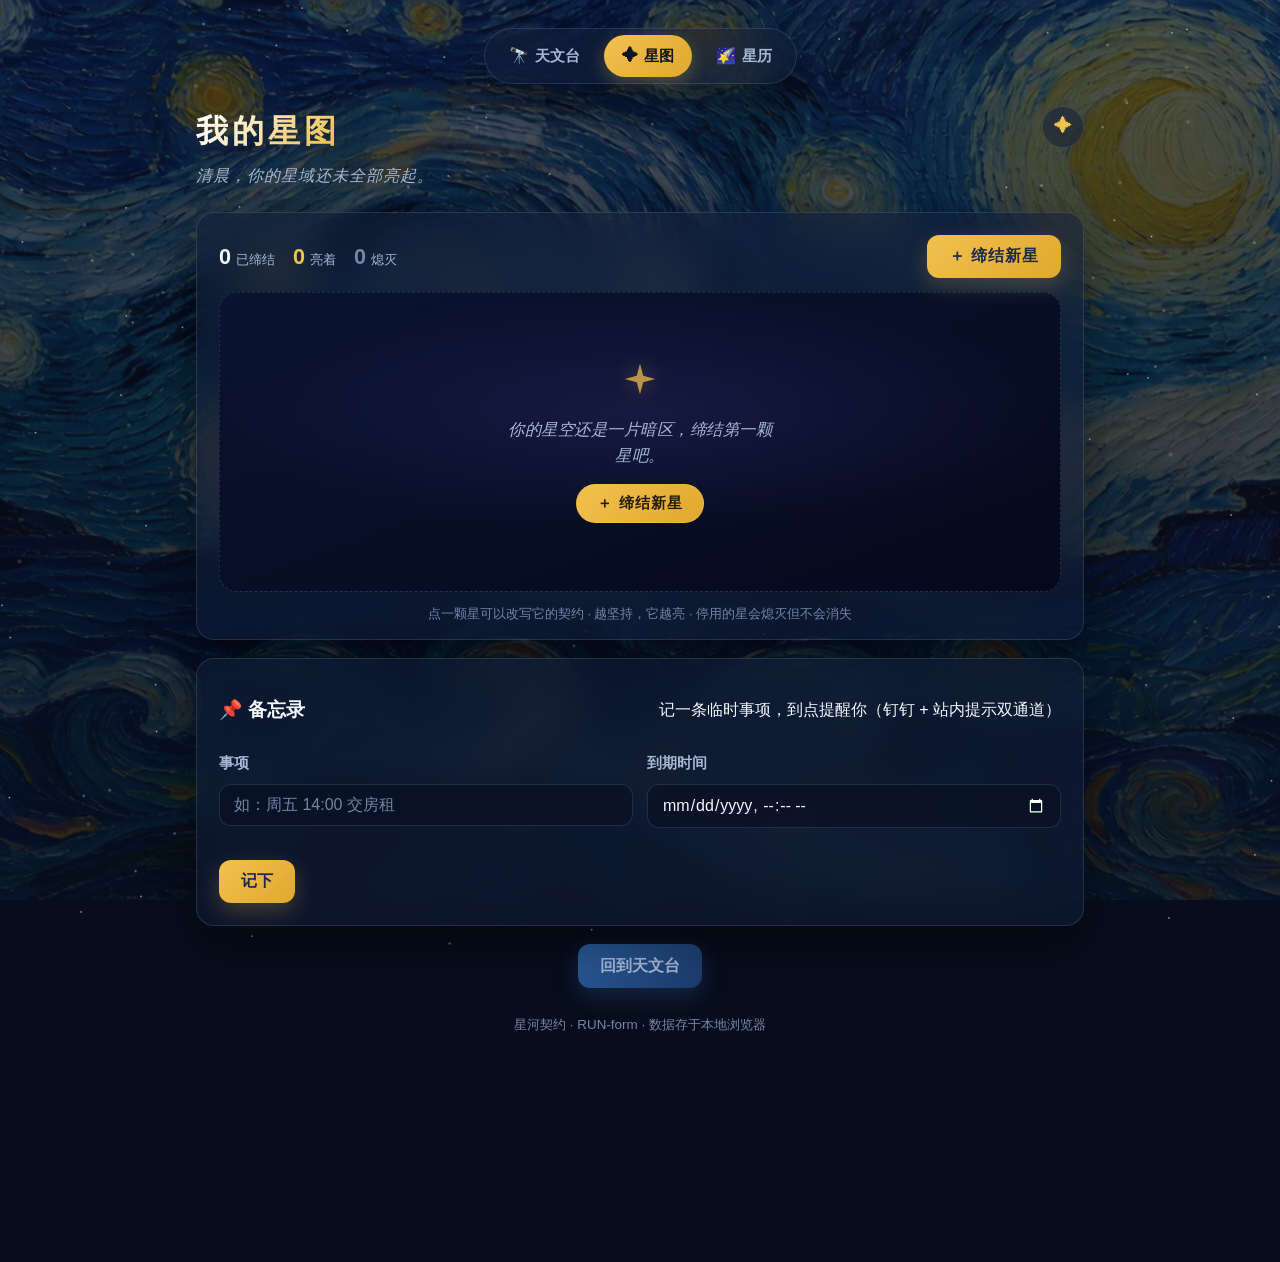
==== manage.html @ 53e4587c "sync(update): manage.html" ====
<!DOCTYPE html>
<html lang="zh-CN">
<head>
  <meta charset="UTF-8" />
  <meta name="viewport" content="width=device-width, initial-scale=1.0" />
  <meta name="color-scheme" content="dark" />
  <meta name="theme-color" content="#060a16" />
  <meta name="apple-mobile-web-app-capable" content="yes" />
  <meta name="apple-mobile-web-app-status-bar-style" content="black-translucent" />
  <meta name="apple-mobile-web-app-title" content="星河契约" />
  <title>星图 · 星河契约</title>
  <link rel="manifest" href="manifest.webmanifest" />
  <link rel="apple-touch-icon" sizes="180x180" href="assets/apple-touch-icon.png" />
  <link rel="icon" type="image/png" sizes="32x32" href="assets/favicon-32.png" />
  <!-- v6 主题防闪：必须在 styles.css 之前落 data-theme，否则会先闪一帧默认色 -->
  <script>
    (function () {
      try {
        var mode = "auto";
        var value = "";
        var raw = localStorage.getItem("runform_theme");
        if (raw) {
          var o = JSON.parse(raw);
          if (o && typeof o === "object") {
            mode = o.mode === "manual" ? "manual" : "auto";
            value = typeof o.value === "string" ? o.value : "";
          }
        }
        var t = mode === "manual" && value ? value : "";
        if (!t) {
          var h = new Date().getHours();
          t = h < 5 ? "polar" : h < 8 ? "dawn" : h < 18 ? "origin" : "midnight";
        }
        if (t && t !== "origin") document.documentElement.setAttribute("data-theme", t);
      } catch (e) {
        /* 读不到就用默认主题，绝不因此白屏 */
      }
    })();
  </script>
  <link rel="stylesheet" href="styles.css" />
</head>
<body>
  <main class="container" id="app-root">
    <!-- 顶部胶囊导航：由 components.js 的 uiNav('manage') 注入 -->
    <div id="nav-slot"></div>

    <header class="hero hero-small sky-hero">
      <div class="sky-hero-text">
        <h1 class="hero-title">我的星图</h1>
        <p class="hero-subtitle" id="sky-poem">每一个计划，都是一颗与自己缔结的星。</p>
      </div>
      <!-- 技术性设置全部收进这个抽屉，主视图只留星空 -->
      <button
        type="button"
        class="gear-btn"
        id="settings-btn"
        aria-haspopup="dialog"
        aria-controls="settings-drawer"
        aria-expanded="false"
        title="观星台设置"
      >
        <span class="gear-icon" aria-hidden="true">✦</span>
        <span class="sr-only">观星台设置</span>
      </button>
    </header>

    <!-- ==================== 主视图：星图画布 ==================== -->
    <section class="card sky-card">
      <div class="sky-card-head">
        <div id="sky-meta-slot"><!-- uiSkyMeta 注入 --></div>
        <button type="button" class="btn btn-vg-gold btn-new-star" id="new-star-btn">
          ＋ 缔结新星
        </button>
      </div>

      <div id="sky-map-slot"><!-- uiStarMap 注入 --></div>

      <p class="sky-hint">
        点一颗星可以改写它的契约 · 越坚持，它越亮 · 停用的星会熄灭但不会消失
      </p>
    </section>

    <!-- ==================== 备忘录（一次性临时事项提醒） ==================== -->
    <section class="card memo-card">
      <div class="card-head">
        <h2 class="card-title">📌 备忘录</h2>
        <p class="memo-sub">记一条临时事项，到点提醒你（钉钉 + 站内提示双通道）</p>
      </div>

      <form id="memo-form" class="checkin-form memo-form">
        <div class="field-row">
          <div>
            <label for="memo-title" class="field-label">事项</label>
            <input
              type="text"
              id="memo-title"
              class="input"
              maxlength="60"
              placeholder="如：周五 14:00 交房租"
              autocomplete="off"
            />
          </div>
          <div>
            <label for="memo-due" class="field-label">到期时间</label>
            <input type="datetime-local" id="memo-due" class="input" />
          </div>
        </div>
        <div class="form-actions">
          <button type="submit" class="btn btn-vg-gold" id="memo-add-btn">记下</button>
        </div>
      </form>

      <div id="memo-list"><!-- app2.js 渲染 --></div>
    </section>

    <footer class="footer">
      <a id="back-btn" class="btn btn-vg-blue" href="index.html">回到天文台</a>
      <p>星河契约 · RUN-form · 数据存于本地浏览器</p>
    </footer>
  </main>

  <!-- ==================== 星体编辑舱（新增 / 编辑共用） ==================== -->
  <div class="modal" id="star-modal" hidden>
    <div class="modal-backdrop" data-act="close-star"></div>
    <div
      class="modal-panel"
      role="dialog"
      aria-modal="true"
      aria-labelledby="star-modal-title"
    >
      <header class="modal-head">
        <h2 class="modal-title" id="star-modal-title">缔结新星</h2>
        <button type="button" class="modal-close" id="star-close" data-act="close-star">
          <span aria-hidden="true">×</span><span class="sr-only">关闭</span>
        </button>
      </header>

      <div class="modal-body">
        <div id="star-brief-slot"><!-- uiStarBrief 注入 --></div>

        <!-- 计划表单：v2/v3 全部 id 原样保留，仅换了容器与文案 -->
        <form id="plan-form" class="checkin-form">
          <label for="plan-name" class="field-label">星名</label>
          <input type="text" id="plan-name" class="input" placeholder="如：跑步" autocomplete="off" />

          <label class="field-label field-label-gap">星徽</label>
          <div id="icon-picker-slot"><!-- uiIconPicker 注入 --></div>

          <label class="field-label field-label-gap">星色</label>
          <div id="theme-picker-slot"><!-- uiThemePicker 注入 --></div>

          <label for="plan-desc" class="field-label field-label-gap">一句话契约（可选）</label>
          <input
            type="text"
            id="plan-desc"
            class="input"
            maxlength="60"
            placeholder="如：五公里，慢一点也没关系"
            autocomplete="off"
          />

          <div class="field-row field-label-gap">
            <div>
              <label for="plan-freq" class="field-label">周期</label>
              <select id="plan-freq" class="input">
                <option value="daily">每日</option>
                <option value="weekly">每周</option>
                <option value="monthly">每月</option>
              </select>
            </div>
            <div>
              <label for="plan-time" class="field-label">亮起时刻</label>
              <input type="time" id="plan-time" class="input" value="08:00" />
            </div>
          </div>

          <div id="weekday-wrap" hidden>
            <label for="plan-weekday" class="field-label field-label-gap">星期</label>
            <!-- ⚠️ value 是 Python 口径：周一 = 0，与 data/plans.json、提醒脚本完全一致 -->
            <select id="plan-weekday" class="input">
              <option value="0">周一</option>
              <option value="1">周二</option>
              <option value="2">周三</option>
              <option value="3">周四</option>
              <option value="4">周五</option>
              <option value="5">周六</option>
              <option value="6">周日</option>
            </select>
          </div>

          <div id="date-wrap" hidden>
            <label for="plan-date" class="field-label field-label-gap">日期（每月第几日）</label>
            <input type="number" id="plan-date" class="input" min="1" max="31" value="1" />
          </div>

          <label class="checkbox-row">
            <input type="checkbox" id="plan-enabled" checked />
            <span>让它亮着（取消勾选 ＝ 暂时熄灭，数据不会丢）</span>
          </label>

          <div class="form-actions">
            <button type="submit" class="btn btn-vg-gold" id="plan-submit">缔结</button>
            <a href="#" id="plan-cancel" class="link-cancel" hidden>取消</a>
          </div>

          <div class="danger-zone" id="plan-danger" hidden>
            <button type="button" class="extinguish-btn" id="plan-delete">熄灭此星</button>
            <span class="danger-note">熄灭后这颗星会从夜空中消失，记录不可恢复。</span>
          </div>
        </form>
      </div>
    </div>
  </div>

  <!-- ==================== 观星台设置抽屉 ==================== -->
  <div class="drawer" id="settings-drawer" hidden>
    <div class="drawer-backdrop" data-act="close-settings"></div>
    <aside
      class="drawer-panel"
      role="dialog"
      aria-modal="true"
      aria-labelledby="drawer-title"
    >
      <header class="drawer-head">
        <h2 class="drawer-title" id="drawer-title">观星台设置</h2>
        <button
          type="button"
          class="modal-close"
          id="settings-close"
          data-act="close-settings"
        >
          <span aria-hidden="true">×</span><span class="sr-only">关闭</span>
        </button>
      </header>

      <div class="drawer-body">
        <!-- 同步到 GitHub（Token 只存本机浏览器；v2 id 全部保留） -->
        <section class="drawer-sec" id="sync-card">
          <h3 class="drawer-sec-title">🔄 同步到仓库</h3>
          <p class="notice-warn">
            提醒脚本读的是仓库里的 <code>data/plans.json</code>，不是浏览器里的数据。
            <strong>改动星图后需要同步一次</strong>，钉钉提醒才会跟着变。
          </p>

          <label for="pat-input" class="field-label">Personal Access Token</label>
          <input
            type="password"
            id="pat-input"
            class="input"
            placeholder="ghp_xxx 或 github_pat_xxx"
            autocomplete="off"
          />
          <p class="setting-note">
            Token 仅存本机浏览器 localStorage，<strong>不发往第三方</strong>；填好后会自动同步。
            权限：Classic 勾 <code>repo</code>；Fine-grained 给
            <code>Contents: read &amp; write</code> + <code>Metadata: read</code>。
            安全提示：
            <a href="https://github.com/settings/tokens" target="_blank" rel="noopener">定期在 GitHub 轮换</a>
            可降低泄露风险；如怀疑 token 已暴露，应立即在 GitHub 撤销并重新生成。
          </p>

          <div class="form-actions">
            <button type="button" class="btn btn-vg-blue" id="sync-btn">同步到仓库</button>
          </div>
        </section>

        <!-- 备份与恢复 -->
        <section class="drawer-sec" id="backup-card">
          <h3 class="drawer-sec-title">💾 备份与恢复</h3>
          <p class="setting-note">
            导出内容包含 <strong>计划 + 台账 + 偏好</strong>，
            <strong>不含 Token</strong>，可放心保存或转移到别的浏览器。
          </p>

          <div class="form-actions">
            <button type="button" class="btn btn-vg-teal" id="export-btn">导出备份 JSON</button>
          </div>

          <label for="import-file" class="field-label field-label-gap">选择备份文件</label>
          <input type="file" id="import-file" class="input" accept="application/json,.json" />

          <label class="checkbox-row">
            <input type="checkbox" id="import-merge" checked />
            <span>合并导入（按 id 合并，不勾选 ＝ 整体覆盖）</span>
          </label>

          <div class="form-actions">
            <button type="button" class="btn btn-vg-blue" id="import-btn">导入</button>
          </div>
        </section>

        <!-- 界面偏好 -->
        <section class="drawer-sec" id="prefs-card">
          <h3 class="drawer-sec-title">🎛 观星偏好</h3>

          <label class="checkbox-row">
            <input type="checkbox" id="pref-manual" checked />
            <span>在天文台显示「点亮」按钮</span>
          </label>

          <label for="pref-heatmap-source" class="field-label field-label-gap">星点图数据来源</label>
          <select id="pref-heatmap-source" class="input">
            <option value="all">全部来源（提醒送达 + 手动点亮）</option>
            <option value="auto">仅提醒送达</option>
            <option value="manual">仅手动点亮</option>
          </select>

          <label class="checkbox-row">
            <input type="checkbox" id="pref-reduce-motion" />
            <span>减少动效（星点闪烁 / 进场动画 / 数字滚动全部关闭）</span>
          </label>
          <p class="setting-note">
            系统若已开启「减少动态效果」，此处无论怎么设置都会自动降级。
          </p>
        </section>

        <!-- v6 · 天色（四季主题） -->
        <section class="drawer-sec" id="theme-card">
          <h3 class="drawer-sec-title">🌗 天色</h3>
          <div id="theme-slot-v6"><!-- uiThemeSwitch 注入 --></div>
        </section>

        <!-- v6 · 感官：静默总开关 + 白噪音 -->
        <section class="drawer-sec" id="sensory-card">
          <h3 class="drawer-sec-title">🔊 声音与触感</h3>
          <label class="checkbox-row">
            <input type="checkbox" id="pref-silent" />
            <span>静默模式（不出声、不震动，只留画面）</span>
          </label>
          <p class="setting-note">
            静默是一票否决：开着它，下面的白噪音与所有打卡音效都不会响。
          </p>
          <div id="wn-slot" class="field-label-gap"><!-- uiWhiteNoise 注入 --></div>
        </section>

        <!-- v6 · 环境动效 + 星幕：能力不支持时整块由 app2.js 隐藏 -->
        <section class="drawer-sec" id="ambient-card" hidden>
          <h3 class="drawer-sec-title">🌌 环境动效</h3>
          <label class="checkbox-row">
            <input type="checkbox" id="pref-ambient" />
            <span>让背景的星缓慢流动</span>
          </label>
          <p class="setting-note">
            默认关闭。不手动开的话，只有「充电中 + Wi-Fi」时才会自己亮起来；
            帧率掉下去会自动减粒子，再掉就自己停。
          </p>
        </section>

        <section class="drawer-sec" id="screensaver-card" hidden>
          <h3 class="drawer-sec-title">🕯 星幕</h3>
          <label class="checkbox-row">
            <input type="checkbox" id="pref-screensaver" />
            <span>闲置 3 分钟后进入星幕（时钟 + 连续天数）</span>
          </label>
          <div class="poster-acts">
            <button type="button" class="btn btn-ghost btn-sm" id="ss-now">现在就进星幕</button>
          </div>
          <p class="setting-note">
            星幕期间会请求保持屏幕常亮；退出时立刻释放。不支持的浏览器看不到这一节。
          </p>
        </section>

        <!-- v6 · 星图互鉴 -->
        <section class="drawer-sec" id="friend-card">
          <h3 class="drawer-sec-title">🔭 星图互鉴</h3>
          <div id="fm-slot"><!-- uiFriendCompare 注入 --></div>
        </section>

        <!-- 星光台账 -->
        <section class="drawer-sec" id="ledger-card">
          <details class="collapsible">
            <summary>📒 星光台账</summary>
            <div class="table-wrap">
              <table class="ledger-table">
                <thead>
                  <tr>
                    <th>序号</th>
                    <th>日期时间</th>
                    <th>星</th>
                    <th>来源</th>
                    <th>操作</th>
                  </tr>
                </thead>
                <tbody id="ledger-body"><!-- 由 app2.js 动态渲染 --></tbody>
              </table>
              <p class="empty-hint" id="ledger-empty" hidden>还没有点亮记录，去天文台点亮一颗吧。</p>
            </div>
            <button type="button" class="btn btn-vg-danger" id="clear-all-btn">清空全部记录</button>
          </details>
        </section>

        <!-- 语录库扩充：网页端贴句子 → repository_dispatch → add-quotes.yml 由 Actions 写回仓库 -->
        <section class="drawer-sec" id="quotes-card">
          <h3 class="drawer-sec-title">✍️ 扩充语录库</h3>

          <div class="quote-status">
            <div class="quote-status-tile">
              <span class="quote-status-value" id="quote-total-count">—</span>
              <span class="quote-status-label">语录库总条数</span>
            </div>
            <div class="quote-status-tile">
              <span class="quote-status-value" id="quote-preview-count">0</span>
              <span class="quote-status-label">本次将新增</span>
            </div>
            <div class="quote-status-tile">
              <span class="quote-status-value" id="quote-duplicate-count">0</span>
              <span class="quote-status-label">已有重复</span>
            </div>
          </div>

          <div id="quote-duplicate-box" class="quote-dup-hint" hidden>
            <strong>以下句子语录库里已经有了，提交会自动跳过：</strong>
            <ul id="quote-duplicate-list"></ul>
          </div>

          <p class="setting-note">
            每行一句，会<strong>追加到 <code>data/quotes.json</code> 末尾</strong>。
            首页「星语」与早晚 09:10 / 21:10 两条钉钉推送共用这一份库，
            <strong>条数越多，越久不重样</strong>。
            与库里重复的句子会自动跳过；含
            <code>&lt;</code> <code>&gt;</code> <code>&amp;</code> <code>"</code>
            的行会被丢弃。
          </p>

          <label for="quote-input" class="field-label">新语录（每行一句）</label>
          <textarea id="quote-input" class="textarea" rows="4"
            placeholder="别停，你已经走了这么远。&#10;你现在做的一切，都在为将来的你铺路。"></textarea>

          <p class="setting-note">
            提交后 GitHub Actions 约 1 分钟写回仓库，Pages 重新发布后首页生效。
          </p>

          <div class="form-actions">
            <button type="button" class="btn btn-vg-teal" id="add-quote-btn">添加到语录库</button>
          </div>
        </section>

        <p class="drawer-about">
          星河契约 · RUN-form v4 —— 无后端、无构建、无第三方依赖，
          所有数据都躺在这台设备的浏览器里。
        </p>
      </div>
    </aside>
  </div>

  <!-- v6 星屑画布（z-index 60，永不吃点击） -->
  <canvas id="fx-layer" aria-hidden="true"></canvas>
  <!-- v6 浮层挂载点（z-index 80，toast 仍在其上） -->
  <div id="overlay-root"></div>

  <!-- 全局 toast 提示容器 -->
  <div id="toast" class="toast" role="status" aria-live="polite" hidden></div>

  <!-- PWA：注册 Service Worker（异步，不阻塞页面） -->
  <script src="register-sw.js"></script>
  <!-- 背景图 blur-up：高清图加载完后淡出低清占位 -->
  <script>
    (function () {
      const img = new Image();
      img.src = "assets/bg-vangogh-ocean.webp";
      if (img.complete) {
        document.body.classList.add("bg-ready");
      } else {
        img.addEventListener("load", function () {
          document.body.classList.add("bg-ready");
        });
      }
    })();
  </script>
  <!-- ⚠️ 加载顺序固定：store.js → v6 模块 → components.js → app2.js
       星图页承载设置抽屉：四季主题 / 星轨背景 / 屏保 / 白噪音 / 星图互鉴的开关都在这儿。 -->
  <script src="store.js"></script>
  <script src="sensory.js"></script>
  <script src="theme.js"></script>
  <script src="rank.js"></script>
  <script src="whitenoise.js"></script>
  <script src="ambient.js"></script>
  <script src="screensaver.js"></script>
  <script src="friendmap.js"></script>
  <script src="shortcuts.js"></script>
  <script src="components.js"></script>
  <script src="app2.js"></script>
</body>
</html>
---- styles.css ----
/* =====================================================================
   星河自律 · RUN-form v3 —— 深色星空玻璃拟态设计系统
   ---------------------------------------------------------------------
   分层构成（从下到上）：
     z-index -4  底色      #070d1c 深夜蓝黑，兜底防闪白
     z-index -3  梵高油画  assets/bg-vangogh-ocean.webp，fixed + cover
     z-index -2  压暗蒙版  linear-gradient 把油画压成氛围而非主体
     z-index -1  星空 ×3   components.js 注入的 .starfield-1/2/3，视差微闪
     z-index  0  内容      .container 内的玻璃卡片

   动效契约（硬性）：
     - A1–A10 的 animation / transition 全部写在
       @media (prefers-reduced-motion: no-preference) 里；
     - reduce 分支 + html.no-motion（管理页手动开关）统一降级为 0.001ms。

   兼容性：v2 全部类名保留，只换视觉实现，避免遗漏节点变成裸样式。
   ===================================================================== */

:root {
  /* —— 基础色 —— */
  --bg-deep: #070d1c;
  --ink: #eaf1ff;          /* 主文字 */
  --ink-muted: #a7b9d6;    /* 次级文字（对 --glass-bg 约 5.6:1，达 AA） */
  --ink-faint: #7286a8;    /* 三级 / 装饰性文本，不承载信息 */

  /* —— 玻璃卡片 —— */
  --glass-bg: rgba(18, 30, 58, 0.52);
  --glass-bg-2: rgba(24, 38, 70, 0.68);
  --glass-border: rgba(180, 205, 255, 0.14);
  --glass-blur: 18px;
  --glass-shadow: 0 18px 48px rgba(0, 0, 0, 0.42);

  /* —— 主题色（6 套，与 store.js 的 COLOR_THEMES 一一对应）—— */
  --gold-from: #f2c14e;   --gold-to: #e0a82e;   --gold-glow: 242, 193, 78;
  --blue-from: #4a86d8;   --blue-to: #1b3a6b;   --blue-glow: 74, 134, 216;
  --teal-from: #2a9d8f;   --teal-to: #1d6f74;   --teal-glow: 42, 157, 143;
  --violet-from: #8b7ae8; --violet-to: #4b3f9e; --violet-glow: 139, 122, 232;
  --rose-from: #e58ba6;   --rose-to: #a13b5e;   --rose-glow: 229, 139, 166;
  --amber-from: #f0954a;  --amber-to: #b4551a;  --amber-glow: 240, 149, 74;

  /* —— 当前上下文主题（由 .theme-<key> 覆写；组件内一律只用这三个）—— */
  --t-from: var(--gold-from);
  --t-to: var(--gold-to);
  --t-glow: var(--gold-glow);

  /* —— 语义色 —— */
  --danger: #e5484d;
  --danger-hover: #f06a6e;
  --success: #46c78a;
  --primary: var(--blue-from);
  --primary-hover: #6a9fe6;

  /* —— 热力图 5 档 —— */
  --hm-0: rgba(255, 255, 255, 0.055);
  --hm-1: rgba(42, 157, 143, 0.34);
  --hm-2: rgba(42, 157, 143, 0.62);
  --hm-3: rgba(242, 193, 78, 0.72);
  --hm-4: rgba(242, 193, 78, 1);

  /* —— 尺度 —— */
  --radius: 18px;
  --radius-sm: 12px;
  --gap: 18px;
  --maxw: 920px;

  /* v2 变量别名：老代码/老类名仍可能引用，保留避免出现无效值 */
  --card-bg: var(--glass-bg);
  --text-color: var(--ink);
  --muted-color: var(--ink-muted);
  --border: var(--glass-border);
  --shadow: var(--glass-shadow);
}

/* 主题挂载：给任意元素加 class="theme-teal" 即切换 --t-* */
.theme-gold   { --t-from: var(--gold-from);   --t-to: var(--gold-to);   --t-glow: var(--gold-glow); }
.theme-blue   { --t-from: var(--blue-from);   --t-to: var(--blue-to);   --t-glow: var(--blue-glow); }
.theme-teal   { --t-from: var(--teal-from);   --t-to: var(--teal-to);   --t-glow: var(--teal-glow); }
.theme-violet { --t-from: var(--violet-from); --t-to: var(--violet-to); --t-glow: var(--violet-glow); }
.theme-rose   { --t-from: var(--rose-from);   --t-to: var(--rose-to);   --t-glow: var(--rose-glow); }
.theme-amber  { --t-from: var(--amber-from);  --t-to: var(--amber-to);  --t-glow: var(--amber-glow); }

* {
  box-sizing: border-box;
}

/* hidden 属性优先级兜底：.btn / .offline-chip 等设了 display 的类
   会盖掉浏览器默认的 [hidden]{display:none}，这里统一强制生效，
   保证页面脚本里所有 el.hidden = true 都真的隐藏。 */
[hidden] {
  display: none !important;
}

html,
body {
  margin: 0;
  padding: 0;
}

/* ---- 层 -4 / -3：底色 + 梵高油画 ---- */
body {
  position: relative;
  min-height: 100vh;
  font-family: -apple-system, BlinkMacSystemFont, "Segoe UI", "PingFang SC",
    "Microsoft YaHei", sans-serif;
  color: var(--ink);
  line-height: 1.6;
  background-color: var(--bg-deep);
  background-image: url("assets/bg-vangogh-ocean.webp");
  background-attachment: fixed;
  background-size: cover;
  background-position: center;
  background-repeat: no-repeat;
  overflow-x: hidden;
}

/* ---- 层 -2：压暗蒙版，把油画压成氛围而非主体 ---- */
body::before {
  content: "";
  position: fixed;
  inset: 0;
  background: linear-gradient(
    180deg,
    rgba(7, 13, 28, 0.72),
    rgba(7, 13, 28, 0.88)
  );
  z-index: -2;
  pointer-events: none;
}

/* 高亮环境（浅色系统主题）下略降蒙版浓度并提亮文字，保证强光下依然清晰 */
@media (prefers-color-scheme: light) {
  body::before {
    background: linear-gradient(
      180deg,
      rgba(7, 13, 28, 0.66),
      rgba(7, 13, 28, 0.84)
    );
  }
  :root {
    --ink: #f4f8ff;
  }
}

/* ---- 层 -1：星空 ×3（由 components.js 的 uiStarfield 注入）---- */
.starfield {
  position: fixed;
  inset: -5%;
  z-index: -1;
  pointer-events: none;
  background-repeat: no-repeat;
  opacity: 0.7;
}
.starfield-1 { opacity: 0.75; }
.starfield-2 { opacity: 0.55; }
.starfield-3 { opacity: 0.4; }

/* ---- 布局容器 ---- */
.container {
  position: relative;
  z-index: 0;
  max-width: var(--maxw);
  margin: 0 auto;
  padding: 28px 16px 56px;
}

/* ---- 顶部导航（胶囊） ---- */
.nav {
  display: flex;
  gap: 6px;
  padding: 6px;
  margin: 0 auto 22px;
  width: fit-content;
  background: var(--glass-bg);
  border: 1px solid var(--glass-border);
  border-radius: 999px;
  backdrop-filter: blur(var(--glass-blur));
  -webkit-backdrop-filter: blur(var(--glass-blur));
  box-shadow: var(--glass-shadow);
}
.nav-item {
  display: inline-flex;
  align-items: center;
  gap: 6px;
  padding: 8px 18px;
  border-radius: 999px;
  color: var(--ink-muted);
  text-decoration: none;
  font-size: 0.94rem;
  font-weight: 600;
  white-space: nowrap;
}
.nav-item:hover {
  color: var(--ink);
  background: rgba(255, 255, 255, 0.06);
}
.nav-item.is-active {
  color: #0d1526;
  background: linear-gradient(135deg, var(--gold-from), var(--gold-to));
  box-shadow: 0 6px 18px rgba(var(--gold-glow), 0.28);
}
.nav-icon { font-size: 1rem; }

/* ---- 页头 ---- */
.hero {
  text-align: center;
  margin-bottom: 24px;
}
.hero-title {
  font-size: 2.6rem;
  margin: 0;
  letter-spacing: 4px;
  font-weight: 700;
  background: linear-gradient(135deg, #ffffff 10%, var(--gold-from) 60%, var(--teal-from) 100%);
  -webkit-background-clip: text;
  background-clip: text;
  color: transparent;
  text-shadow: 0 0 32px rgba(242, 193, 78, 0.16);
}
.hero-subtitle {
  margin: 10px 0 0;
  color: var(--ink-muted);
  font-size: 1rem;
  letter-spacing: 1px;
}
.hero-small .hero-title {
  font-size: 2rem;
}
.hero-quote {
  margin: 14px auto 0;
  max-width: 620px;
  color: var(--ink-muted);
  font-size: 0.95rem;
  font-style: italic;
}
.hero-meta {
  margin: 6px 0 0;
  color: var(--ink-faint);
  font-size: 0.88rem;
}

/* ---- 玻璃卡片（v2 .card 保留） ---- */
.card,
.glass {
  position: relative;
  background: var(--glass-bg);
  border: 1px solid var(--glass-border);
  border-radius: var(--radius);
  box-shadow: var(--glass-shadow);
  padding: 22px;
  margin-bottom: var(--gap);
  backdrop-filter: blur(var(--glass-blur));
  -webkit-backdrop-filter: blur(var(--glass-blur));
}
.card-title {
  margin: 0 0 16px;
  font-size: 1.18rem;
  font-weight: 700;
  color: var(--ink);
  display: flex;
  align-items: center;
  gap: 8px;
}
.card-subtitle {
  margin: 18px 0 10px;
  font-size: 1rem;
  color: var(--ink-muted);
}
.card-head {
  display: flex;
  align-items: center;
  justify-content: space-between;
  gap: 12px;
  flex-wrap: wrap;
  margin-bottom: 14px;
}
.card-head .card-title {
  margin: 0;
}

/* ---- 表单控件 ---- */
.field-label {
  display: block;
  margin-bottom: 8px;
  font-weight: 600;
  color: var(--ink-muted);
  font-size: 0.92rem;
}
.field-label-gap {
  margin-top: 16px;
}
.textarea,
.input,
select.input {
  width: 100%;
  padding: 11px 14px;
  border: 1px solid var(--glass-border);
  border-radius: var(--radius-sm);
  font-size: 1rem;
  font-family: inherit;
  color: var(--ink);
  background: rgba(9, 16, 33, 0.66);
  resize: vertical;
}
.input::placeholder,
.textarea::placeholder {
  color: var(--ink-faint);
}
.textarea:focus,
.input:focus,
select.input:focus {
  outline: none;
  border-color: var(--t-from);
  box-shadow: 0 0 0 3px rgba(var(--t-glow), 0.22);
}
select.input option {
  background: #0d1830;
  color: var(--ink);
}
.input-emoji {
  max-width: 120px;
  font-size: 1.3rem;
  text-align: center;
}
/* 卡片标题行里的紧凑下拉框（统计页筛选器用） */
.input-inline {
  width: auto;
  min-width: 148px;
  padding: 7px 12px;
  font-size: 0.88rem;
}
.field-row {
  display: grid;
  grid-template-columns: repeat(auto-fit, minmax(180px, 1fr));
  gap: 14px;
}

/* ---- 按钮 ---- */
.btn {
  display: inline-block;
  border: none;
  border-radius: var(--radius-sm);
  padding: 11px 22px;
  font-size: 1rem;
  font-weight: 600;
  cursor: pointer;
  font-family: inherit;
}
.btn:disabled {
  opacity: 0.5;
  cursor: not-allowed;
}
a.btn {
  text-decoration: none;
  line-height: 1.4;
}
.btn-primary {
  background: linear-gradient(135deg, var(--blue-from), var(--blue-to));
  color: #fff;
}
.btn-primary:hover {
  filter: brightness(1.12);
}
.btn-danger {
  background: linear-gradient(135deg, #9b2226, #6a040f);
  color: #fff;
}
.btn-danger:hover {
  filter: brightness(1.15);
}

/* 梵高星空海洋配色按钮（v2 类名全部保留） */
.btn-vg-gold {
  background: linear-gradient(135deg, var(--gold-from), var(--gold-to));
  color: #1b2a4a;
  box-shadow: 0 8px 22px rgba(var(--gold-glow), 0.24);
}
.btn-vg-gold:hover {
  background: linear-gradient(135deg, #e6b23e, #cf9a26);
}
.btn-vg-blue {
  background: linear-gradient(135deg, #2a5d9c, #1b3a6b);
  color: #fff;
  box-shadow: 0 8px 22px rgba(var(--blue-glow), 0.22);
}
.btn-vg-blue:hover {
  background: linear-gradient(135deg, #356fb5, #22497f);
}
.btn-vg-teal {
  background: linear-gradient(135deg, var(--teal-from), var(--teal-to));
  color: #fff;
  box-shadow: 0 8px 22px rgba(var(--teal-glow), 0.22);
}
.btn-vg-teal:hover {
  background: linear-gradient(135deg, #33b3a3, #227e84);
}
.btn-vg-danger {
  background: linear-gradient(135deg, #9b2226, #6a040f);
  color: #fff;
}
.btn-vg-danger:hover {
  background: linear-gradient(135deg, #b32a2f, #7f1418);
}
.btn-ghost {
  background: transparent;
  border: 1px solid var(--glass-border);
  color: var(--ink-muted);
}
.btn-ghost:hover {
  color: var(--ink);
  border-color: var(--t-from);
}
.btn-sm {
  padding: 7px 14px;
  font-size: 0.88rem;
}
.checkin-form .btn,
.sync-form .btn,
.plan-form .btn {
  margin-top: 14px;
}

/* ---- 小尺寸操作按钮 ---- */
.mini-btn {
  background: transparent;
  border: 1px solid rgba(var(--t-glow), 0.55);
  color: var(--t-from);
  border-radius: 8px;
  padding: 4px 12px;
  cursor: pointer;
  font-size: 0.85rem;
  font-family: inherit;
}
.mini-btn:hover {
  background: rgba(var(--t-glow), 0.16);
}
.delete-btn {
  background: transparent;
  border: 1px solid rgba(229, 72, 77, 0.55);
  color: var(--danger-hover);
  border-radius: 8px;
  padding: 4px 12px;
  cursor: pointer;
  font-size: 0.85rem;
  font-family: inherit;
}
.delete-btn:hover {
  background: rgba(229, 72, 77, 0.18);
}

/* ---- 复选框行 / 表单操作区 ---- */
.checkbox-row {
  display: flex;
  align-items: center;
  gap: 8px;
  margin-top: 14px;
  font-weight: 600;
  color: var(--ink-muted);
  cursor: pointer;
}
.checkbox-row input[type="checkbox"] {
  width: 16px;
  height: 16px;
  accent-color: var(--t-from);
  cursor: pointer;
}
.checkbox-inline {
  margin-top: 0;
  font-weight: 400;
  font-size: 0.88rem;
}
.form-actions {
  display: flex;
  align-items: center;
  gap: 14px;
  margin-top: 18px;
  flex-wrap: wrap;
}
.link-cancel {
  color: var(--ink-muted);
  font-size: 0.9rem;
}

/* ---- 分隔线 ---- */
.divider {
  height: 1px;
  background: var(--glass-border);
  border: 0;
  margin: 18px 0;
}

/* ---- v2 计划 / 记录行（保留） ---- */
.plan-row,
#plan-list .plan-item {
  display: flex;
  justify-content: space-between;
  align-items: center;
  gap: 12px;
  padding: 12px 0;
  border-bottom: 1px solid var(--glass-border);
}
.plan-row:last-child,
#plan-list .plan-item:last-child {
  border-bottom: 0;
}
.plan-meta {
  color: var(--ink-muted);
  font-size: 0.86rem;
  margin: 6px 0 0;
}
.plan-info {
  min-width: 0;
  word-break: break-word;
}
.plan-actions {
  display: flex;
  align-items: center;
  gap: 10px;
  flex-shrink: 0;
  flex-wrap: wrap;
}

/* ---- 关键指标四宫格 ---- */
.stat-grid {
  display: grid;
  grid-template-columns: repeat(auto-fit, minmax(150px, 1fr));
  gap: 12px;
}
.stat-tile {
  background: var(--glass-bg-2);
  border: 1px solid var(--glass-border);
  border-radius: var(--radius-sm);
  padding: 16px 14px;
  text-align: center;
}
.stat-value {
  display: block;
  font-size: 1.9rem;
  font-weight: 700;
  line-height: 1.2;
  background: linear-gradient(135deg, var(--t-from), var(--t-to));
  -webkit-background-clip: text;
  background-clip: text;
  color: transparent;
}
.stat-label {
  display: block;
  margin-top: 4px;
  font-size: 0.84rem;
  color: var(--ink-muted);
}

/* ---- 下一次提醒主卡 ---- */
.next-card {
  display: flex;
  align-items: center;
  gap: 22px;
  flex-wrap: wrap;
}
.next-ring {
  flex-shrink: 0;
}
.next-body {
  flex: 1 1 220px;
  min-width: 0;
}
.next-name {
  margin: 0;
  font-size: 1.5rem;
  font-weight: 700;
  display: flex;
  align-items: center;
  gap: 10px;
  word-break: break-word;
}
.next-icon {
  font-size: 1.6rem;
}
.next-desc {
  margin: 6px 0 0;
  color: var(--ink-muted);
  font-size: 0.95rem;
}
.next-meta {
  margin: 10px 0 0;
  color: var(--ink-faint);
  font-size: 0.9rem;
}
.next-count {
  display: inline-block;
  margin-top: 12px;
  padding: 5px 14px;
  border-radius: 999px;
  font-size: 0.92rem;
  font-weight: 600;
  color: var(--t-from);
  background: rgba(var(--t-glow), 0.14);
  border: 1px solid rgba(var(--t-glow), 0.32);
}
.next-actions {
  margin-top: 14px;
  display: flex;
  gap: 10px;
  flex-wrap: wrap;
}

/* ---- 今日时间轴 ---- */
.timeline {
  list-style: none;
  margin: 0;
  padding: 0;
}
.tl-item {
  display: grid;
  grid-template-columns: 54px 18px 1fr auto;
  align-items: center;
  gap: 10px;
  padding: 12px 6px;
  border-bottom: 1px solid var(--glass-border);
}
.tl-item:last-child {
  border-bottom: 0;
}
.tl-time {
  font-variant-numeric: tabular-nums;
  color: var(--ink-muted);
  font-size: 0.92rem;
  font-weight: 600;
}
.tl-dot {
  width: 12px;
  height: 12px;
  border-radius: 50%;
  border: 2px solid rgba(var(--t-glow), 0.7);
  background: transparent;
  justify-self: center;
}
.tl-item.is-done .tl-dot {
  background: linear-gradient(135deg, var(--t-from), var(--t-to));
  border-color: transparent;
}
.tl-item.is-passed .tl-time,
.tl-item.is-passed .tl-name {
  opacity: 0.72;
}
.tl-body {
  min-width: 0;
}
.tl-name {
  display: flex;
  align-items: center;
  gap: 7px;
  font-weight: 600;
  word-break: break-word;
}
.tl-icon {
  font-size: 1.05rem;
}
.tl-desc {
  display: block;
  color: var(--ink-faint);
  font-size: 0.84rem;
}
.tl-status {
  font-size: 0.84rem;
  color: var(--ink-muted);
  white-space: nowrap;
}
.tl-item.is-done .tl-status {
  color: var(--success);
}
.tl-item.is-now .tl-status {
  color: var(--t-from);
  font-weight: 600;
}

/* ---- 热力图 ---- */
.heatmap {
  width: 100%;
  overflow-x: auto;
}
.heatmap svg {
  display: block;
  min-width: 320px;
}
.hm-cell {
  fill: var(--hm-0);
  transform-box: fill-box;
  transform-origin: center;
}
.hm-l0 { fill: var(--hm-0); }
.hm-l1 { fill: var(--hm-1); }
.hm-l2 { fill: var(--hm-2); }
.hm-l3 { fill: var(--hm-3); }
.hm-l4 { fill: var(--hm-4); }
.hm-cell--manual {
  stroke: var(--gold-from);
  stroke-width: 1;
}
.hm-axis {
  fill: var(--ink-faint);
  font-size: 9px;
}
.hm-legend {
  display: flex;
  align-items: center;
  gap: 5px;
  margin-top: 10px;
  flex-wrap: wrap;
}
.hm-legend-text,
.hm-legend-note {
  font-size: 0.78rem;
  color: var(--ink-faint);
}
.hm-legend-note {
  margin-left: auto;
}
.hm-swatch {
  display: inline-block;
  width: 12px;
  height: 12px;
  border-radius: 3px;
  background: var(--hm-0);
}
.hm-swatch.hm-l0 { background: var(--hm-0); }
.hm-swatch.hm-l1 { background: var(--hm-1); }
.hm-swatch.hm-l2 { background: var(--hm-2); }
.hm-swatch.hm-l3 { background: var(--hm-3); }
.hm-swatch.hm-l4 { background: var(--hm-4); }

/* ---- 进度环 ---- */
.ring {
  position: relative;
  display: inline-block;
}
.ring-track {
  stroke: rgba(255, 255, 255, 0.09);
}
.ring-label {
  position: absolute;
  inset: 0;
  display: flex;
  flex-direction: column;
  align-items: center;
  justify-content: center;
  text-align: center;
  pointer-events: none;
}
.ring-label-main {
  font-size: 1.05rem;
  font-weight: 700;
  color: var(--ink);
  font-variant-numeric: tabular-nums;
}
.ring-label-sub {
  font-size: 0.72rem;
  color: var(--ink-faint);
}

/* ---- 折线图 ---- */
.spark {
  width: 100%;
}
.spark svg {
  display: block;
  width: 100%;
}
.spark-dot {
  fill: var(--t-from);
  opacity: 0.85;
}
.spark-axis {
  display: flex;
  justify-content: space-between;
  margin-top: 6px;
  font-size: 0.78rem;
  color: var(--ink-faint);
}

/* ---- 计划卡片网格 ---- */
.plan-grid {
  display: grid;
  grid-template-columns: repeat(auto-fill, minmax(260px, 1fr));
  gap: 14px;
}
.plan-card {
  display: flex;
  flex-direction: column;
  background: var(--glass-bg-2);
  border: 1px solid var(--glass-border);
  border-radius: var(--radius-sm);
  overflow: hidden;
}
.plan-card.is-off {
  opacity: 0.55;
}
.plan-card-head {
  display: flex;
  align-items: center;
  justify-content: space-between;
  gap: 10px;
  padding: 12px 14px;
  background: linear-gradient(135deg, var(--t-from), var(--t-to));
}
.plan-icon {
  font-size: 1.5rem;
  line-height: 1;
}
.freq-badge {
  font-size: 0.78rem;
  font-weight: 700;
  color: #0d1526;
  background: rgba(255, 255, 255, 0.6);
  border-radius: 999px;
  padding: 2px 10px;
  white-space: nowrap;
}
.plan-card-body {
  flex: 1;
  padding: 14px;
}
.plan-card-title {
  margin: 0;
  font-size: 1.08rem;
  font-weight: 700;
  word-break: break-word;
}
.plan-card-desc {
  margin: 6px 0 0;
  color: var(--ink-muted);
  font-size: 0.88rem;
  word-break: break-word;
}
.streak-badge {
  display: inline-block;
  margin-top: 10px;
  padding: 3px 10px;
  border-radius: 999px;
  font-size: 0.78rem;
  color: var(--t-from);
  background: rgba(var(--t-glow), 0.14);
  border: 1px solid rgba(var(--t-glow), 0.3);
}
.plan-card .plan-actions {
  padding: 10px 14px 14px;
  border-top: 1px solid var(--glass-border);
  justify-content: space-between;
}

/* ---- 图标 / 配色选择器 ---- */
.icon-picker {
  display: grid;
  grid-template-columns: repeat(8, 1fr);
  gap: 6px;
}
.icon-cell {
  aspect-ratio: 1 / 1;
  min-height: 36px;
  display: flex;
  align-items: center;
  justify-content: center;
  font-size: 1.2rem;
  background: rgba(9, 16, 33, 0.6);
  border: 1px solid var(--glass-border);
  border-radius: 10px;
  cursor: pointer;
  padding: 0;
}
.icon-cell:hover {
  border-color: var(--t-from);
}
.icon-cell.is-active {
  border-color: var(--t-from);
  background: rgba(var(--t-glow), 0.2);
  box-shadow: 0 0 0 2px rgba(var(--t-glow), 0.28);
}
.icon-custom {
  margin-top: 6px;
}
.theme-picker {
  display: flex;
  gap: 10px;
  flex-wrap: wrap;
}
.swatch {
  display: flex;
  flex-direction: column;
  align-items: center;
  gap: 5px;
  padding: 8px 10px;
  background: rgba(9, 16, 33, 0.6);
  border: 1px solid var(--glass-border);
  border-radius: var(--radius-sm);
  cursor: pointer;
  font-family: inherit;
}
.swatch-dot {
  width: 26px;
  height: 26px;
  border-radius: 50%;
  background: linear-gradient(135deg, var(--t-from), var(--t-to));
  box-shadow: 0 0 12px rgba(var(--t-glow), 0.5);
}
.swatch-name {
  font-size: 0.74rem;
  color: var(--ink-muted);
}
.swatch.is-active {
  border-color: var(--t-from);
  box-shadow: 0 0 0 2px rgba(var(--t-glow), 0.35);
}
.swatch.is-active .swatch-name {
  color: var(--ink);
}

/* ---- 徽章 ---- */
.badge-grid {
  display: grid;
  grid-template-columns: repeat(auto-fill, minmax(110px, 1fr));
  gap: 12px;
}
.badge {
  display: flex;
  flex-direction: column;
  align-items: center;
  gap: 4px;
  padding: 16px 8px;
  background: var(--glass-bg-2);
  border: 1px solid var(--glass-border);
  border-radius: var(--radius-sm);
  text-align: center;
}
.badge-icon {
  font-size: 1.9rem;
  line-height: 1;
}
.badge-name {
  font-weight: 700;
  font-size: 0.92rem;
}
.badge-progress {
  font-size: 0.76rem;
  color: var(--ink-faint);
  font-variant-numeric: tabular-nums;
}
.badge.is-locked {
  filter: grayscale(1) opacity(0.35);
}

/* ---- 完成率列表 / 频率分布 ---- */
.rate-list {
  display: grid;
  grid-template-columns: repeat(auto-fill, minmax(240px, 1fr));
  gap: 14px;
}
.rate-item {
  display: flex;
  align-items: center;
  gap: 14px;
  padding: 14px;
  background: var(--glass-bg-2);
  border: 1px solid var(--glass-border);
  border-radius: var(--radius-sm);
}
.rate-body {
  min-width: 0;
}
.rate-name {
  margin: 0;
  font-weight: 700;
  font-size: 1rem;
  word-break: break-word;
}
.rate-bar {
  height: 8px;
  margin-top: 8px;
  border-radius: 999px;
  background: rgba(255, 255, 255, 0.08);
  overflow: hidden;
}
.rate-bar-fill {
  display: block;
  height: 100%;
  border-radius: 999px;
  background: linear-gradient(90deg, var(--t-from), var(--t-to));
}
.freq-dist {
  display: flex;
  height: 26px;
  border-radius: 999px;
  overflow: hidden;
  background: rgba(255, 255, 255, 0.06);
}
.freq-seg {
  display: flex;
  align-items: center;
  justify-content: center;
  font-size: 0.76rem;
  font-weight: 700;
  color: #0d1526;
  background: linear-gradient(135deg, var(--t-from), var(--t-to));
  white-space: nowrap;
  overflow: hidden;
}
.freq-legend {
  display: flex;
  gap: 16px;
  margin-top: 10px;
  flex-wrap: wrap;
  font-size: 0.82rem;
  color: var(--ink-muted);
}
.freq-legend span::before {
  content: "";
  display: inline-block;
  width: 10px;
  height: 10px;
  border-radius: 3px;
  margin-right: 6px;
  background: linear-gradient(135deg, var(--t-from), var(--t-to));
}

/* ---- 设置区（v2 保留） ---- */
.setting-row {
  display: flex;
  justify-content: space-between;
  align-items: center;
  gap: 12px;
}
.setting-label {
  font-weight: 600;
}
.setting-value {
  color: var(--t-from);
  font-weight: 600;
}
.setting-note {
  color: var(--ink-muted);
  font-size: 0.88rem;
  margin: 10px 0 0;
}
.setting-note code {
  background: rgba(255, 255, 255, 0.08);
  padding: 1px 6px;
  border-radius: 4px;
  font-size: 0.84rem;
}
.notice-warn {
  margin: 0 0 14px;
  padding: 10px 14px;
  border-radius: var(--radius-sm);
  background: rgba(242, 193, 78, 0.13);
  border: 1px solid rgba(242, 193, 78, 0.4);
  color: #f6d489;
  font-size: 0.88rem;
}
.sync-form {
  display: flex;
  flex-direction: column;
}

/* ---- 台账表格（v2 保留） ---- */
.table-wrap {
  overflow-x: auto;
}
.ledger-table {
  width: 100%;
  border-collapse: collapse;
  font-size: 0.92rem;
}
.ledger-table th,
.ledger-table td {
  padding: 10px 12px;
  text-align: left;
  border-bottom: 1px solid var(--glass-border);
  vertical-align: top;
}
.ledger-table th {
  color: var(--ink-muted);
  font-weight: 600;
}
.ledger-table td.content-cell {
  white-space: pre-wrap;
  word-break: break-word;
  max-width: 280px;
}
.source-tag {
  display: inline-block;
  padding: 1px 8px;
  border-radius: 999px;
  font-size: 0.74rem;
  border: 1px solid var(--glass-border);
  color: var(--ink-muted);
}
.source-tag.is-manual {
  color: var(--gold-from);
  border-color: rgba(242, 193, 78, 0.4);
}
details.collapsible > summary {
  cursor: pointer;
  font-weight: 700;
  font-size: 1.05rem;
  list-style: none;
  padding: 4px 0;
}
details.collapsible > summary::-webkit-details-marker {
  display: none;
}
details.collapsible > summary::before {
  content: "▸ ";
  color: var(--ink-faint);
}
details.collapsible[open] > summary::before {
  content: "▾ ";
}

/* ---- 空状态 ---- */
.empty-hint {
  color: var(--ink-muted);
  text-align: center;
  padding: 20px 0;
  margin: 0;
  font-size: 0.92rem;
}
.empty-hint a {
  color: var(--t-from);
}
.empty-icon {
  font-size: 1.1rem;
}

/* ---- 离线 / 降级提示胶囊 ---- */
.offline-chip {
  display: inline-block;
  margin: 0 auto 14px;
  padding: 5px 14px;
  border-radius: 999px;
  font-size: 0.8rem;
  color: var(--ink-muted);
  background: rgba(255, 255, 255, 0.06);
  border: 1px solid var(--glass-border);
}
.chip-wrap {
  text-align: center;
}

/* ---- tooltip 浮层 ---- */
.tip {
  position: fixed;
  z-index: 90;
  max-width: 260px;
  padding: 6px 10px;
  border-radius: 8px;
  font-size: 0.8rem;
  line-height: 1.4;
  color: var(--ink);
  background: rgba(9, 16, 33, 0.96);
  border: 1px solid var(--glass-border);
  box-shadow: 0 8px 24px rgba(0, 0, 0, 0.5);
  pointer-events: none;
}

/* ---- toast 提示（v2 保留） ---- */
.toast {
  position: fixed;
  bottom: 24px;
  left: 50%;
  transform: translateX(-50%);
  background: rgba(13, 21, 38, 0.96);
  border: 1px solid var(--glass-border);
  color: var(--ink);
  padding: 12px 20px;
  border-radius: var(--radius-sm);
  font-size: 0.94rem;
  box-shadow: var(--glass-shadow);
  z-index: 100;
  max-width: 90vw;
  text-align: center;
}
.toast.toast-success {
  border-color: rgba(70, 199, 138, 0.55);
  color: #b8f0d4;
}
.toast.toast-error {
  border-color: rgba(229, 72, 77, 0.6);
  color: #ffc3c5;
}

/* ---- 页脚 ---- */
.footer {
  text-align: center;
  color: var(--ink-faint);
  font-size: 0.84rem;
  margin-top: 10px;
}
.footer .btn {
  margin-bottom: 12px;
}
.footer a {
  color: var(--ink-muted);
}

/* ---- 进场 stagger 的基态：默认可见（reduce 模式直接生效） ---- */
.reveal {
  opacity: 1;
}

/* =====================================================================
   动效 A1–A11 —— 全部包在 prefers-reduced-motion: no-preference 内
   ===================================================================== */
@media (prefers-reduced-motion: no-preference) {
  /* A1 星点微闪 */
  @keyframes twinkle {
    0%, 100% { opacity: 0.3; }
    50% { opacity: 0.85; }
  }
  /* A2 星云漂移 */
  @keyframes drift {
    from { transform: translate3d(0, 0, 0); }
    to { transform: translate3d(-1.5%, 1%, 0); }
  }
  .starfield-1 {
    animation: twinkle 6s ease-in-out infinite;
  }
  .starfield-2 {
    animation: twinkle 9s ease-in-out infinite,
      drift 90s ease-in-out infinite alternate;
  }
  .starfield-3 {
    animation: twinkle 13s ease-in-out infinite,
      drift 120s ease-in-out infinite alternate;
  }

  /* A3 卡片悬浮 */
  .card,
  .plan-card,
  .stat-tile {
    transition: transform 180ms ease-out, box-shadow 180ms ease-out,
      border-color 180ms ease-out;
  }
  .card:hover,
  .plan-card:hover,
  .stat-tile:hover {
    transform: translateY(-4px);
    box-shadow: 0 24px 60px rgba(0, 0, 0, 0.5);
    border-color: rgba(var(--t-glow), 0.45);
  }

  /* A4 进度环填充 */
  .ring-fill {
    transition: stroke-dashoffset 900ms cubic-bezier(0.22, 1, 0.36, 1);
  }

  /* A6 进场 stagger（A5 数字滚动由 uiCountUp 用 rAF 实现） */
  @keyframes reveal-in {
    from { opacity: 0; transform: translateY(12px); }
    to { opacity: 1; transform: translateY(0); }
  }
  .reveal {
    opacity: 0;
  }
  .reveal.is-shown {
    animation: reveal-in 420ms cubic-bezier(0.22, 1, 0.36, 1) both;
  }

  /* A7 当前项脉冲 */
  @keyframes halo {
    0% { box-shadow: 0 0 0 0 rgba(var(--t-glow), 0.55); }
    100% { box-shadow: 0 0 0 12px rgba(var(--t-glow), 0); }
  }
  .tl-item.is-now .tl-dot {
    background: linear-gradient(135deg, var(--t-from), var(--t-to));
    border-color: transparent;
    animation: halo 2s ease-out infinite;
  }

  /* A8 热力格悬停 */
  .hm-cell {
    transition: transform 120ms ease-out, stroke 120ms ease-out;
  }
  .hm-cell:hover {
    transform: scale(1.35);
    stroke: rgba(255, 255, 255, 0.75);
    stroke-width: 1;
  }

  /* A9 toast 滑入 */
  @keyframes toast-in {
    from { opacity: 0; transform: translate(-50%, 16px); }
    to { opacity: 1; transform: translate(-50%, 0); }
  }
  .toast {
    animation: toast-in 240ms ease-out;
  }

  /* A10 主题色块选中 */
  .swatch {
    transition: transform 160ms ease-out, box-shadow 160ms ease-out,
      border-color 160ms ease-out;
  }
  .swatch.is-active {
    transform: scale(1.12);
  }
  .icon-cell {
    transition: transform 120ms ease-out, border-color 120ms ease-out,
      background 120ms ease-out;
  }
  .icon-cell.is-active {
    transform: scale(1.08);
  }

  /* A11 按钮按下（沿用 v2） */
  .btn,
  .mini-btn,
  .delete-btn,
  .nav-item {
    transition: background 150ms ease, filter 150ms ease, color 150ms ease,
      transform 50ms ease;
  }
  .btn:active,
  .mini-btn:active,
  .delete-btn:active {
    transform: translateY(1px);
  }
}

/* =====================================================================
   reduced-motion 降级：系统偏好
   ===================================================================== */
@media (prefers-reduced-motion: reduce) {
  *,
  *::before,
  *::after {
    animation-duration: 0.001ms !important;
    animation-iteration-count: 1 !important;
    transition-duration: 0.001ms !important;
    scroll-behavior: auto !important;
  }
  .starfield {
    opacity: 0.5;
  }
  .ring-fill {
    transition: none !important;
  }
  .reveal {
    opacity: 1 !important;
    transform: none !important;
  }
}

/* =====================================================================
   reduced-motion 降级：管理页手动开关（<html class="no-motion">）
   与上面的 reduce 分支效果完全等价
   ===================================================================== */
html.no-motion *,
html.no-motion *::before,
html.no-motion *::after {
  animation-duration: 0.001ms !important;
  animation-iteration-count: 1 !important;
  transition-duration: 0.001ms !important;
  scroll-behavior: auto !important;
}
html.no-motion .starfield {
  opacity: 0.5;
}
html.no-motion .ring-fill {
  transition: none !important;
}
html.no-motion .reveal {
  opacity: 1 !important;
  transform: none !important;
}

/* =====================================================================
   响应式
   ===================================================================== */
@media (max-width: 640px) {
  .hero-title {
    font-size: 2rem;
    letter-spacing: 2px;
  }
  .hero-small .hero-title {
    font-size: 1.7rem;
  }
  .card,
  .glass {
    padding: 18px;
  }
  .container {
    padding: 20px 12px 44px;
  }
  .nav-item {
    padding: 8px 13px;
    font-size: 0.88rem;
  }
  .next-card {
    gap: 16px;
  }
  .next-name {
    font-size: 1.25rem;
  }
  .stat-value {
    font-size: 1.6rem;
  }
  .icon-picker {
    grid-template-columns: repeat(6, 1fr);
  }
  .tl-item {
    grid-template-columns: 48px 16px 1fr;
    row-gap: 4px;
  }
  .tl-status {
    grid-column: 3 / 4;
    justify-self: start;
  }
  /* 计划行在窄屏换行，避免操作按钮被挤出屏幕 */
  .plan-row,
  #plan-list .plan-item {
    flex-wrap: wrap;
    align-items: flex-start;
  }
  .plan-row .plan-actions {
    width: 100%;
    justify-content: flex-end;
  }
}

/* =====================================================================
   ██  v4「星河契约」样式层  ██
   ---------------------------------------------------------------------
   本节【只新增】，不改写上面任何 v3 选择器。
   继续遵守动效契约：
     · 所有 animation / transition 写在
       @media (prefers-reduced-motion: no-preference) 内（见本节末尾）；
     · 上面的 html.no-motion / prefers-reduced-motion:reduce 两个 !important
       兜底块位于本节之前，但因为带 !important，依然能压住这里的动效；
     · 每条 keyframes 的 100% 都是「合理静止态」，
       这样被降级成 0.001ms 时会直接落到好看的终态，而不是消失或全黑。
   ===================================================================== */

/* ============================ 通用小件 ============================ */

/* 只给读屏器的文本 */
.sr-only {
  position: absolute;
  width: 1px;
  height: 1px;
  margin: -1px;
  padding: 0;
  overflow: hidden;
  clip: rect(0 0 0 0);
  clip-path: inset(50%);
  white-space: nowrap;
  border: 0;
}

/* 弹层打开时锁滚动，避免背景跟着一起动 */
body.is-locked {
  overflow: hidden;
}

/* ============================ 星图页：页头 ============================ */

.sky-hero {
  display: flex;
  align-items: flex-start;
  justify-content: space-between;
  gap: 14px;
  text-align: left;
}
.sky-hero-text {
  min-width: 0;
}
.sky-hero .hero-title,
.sky-hero .hero-subtitle {
  text-align: left;
}
.sky-hero .hero-subtitle {
  margin-top: 6px;
  color: var(--ink-muted);
  font-style: italic;
}

/* 设置入口：一颗可以按的小星星 */
.gear-btn {
  flex-shrink: 0;
  width: 42px;
  height: 42px;
  display: inline-flex;
  align-items: center;
  justify-content: center;
  border-radius: 50%;
  border: 1px solid var(--glass-border);
  background: var(--glass-bg);
  backdrop-filter: blur(var(--glass-blur));
  -webkit-backdrop-filter: blur(var(--glass-blur));
  color: var(--gold-from);
  font-size: 1.15rem;
  line-height: 1;
  cursor: pointer;
}
.gear-btn:hover {
  border-color: rgba(var(--gold-glow), 0.55);
  box-shadow: 0 0 18px rgba(var(--gold-glow), 0.28);
}
.gear-btn:focus-visible {
  outline: 2px solid rgba(var(--gold-glow), 0.8);
  outline-offset: 3px;
}
.gear-icon {
  display: block;
}

/* ============================ 星图页：画布 ============================ */

.sky-card {
  padding-bottom: 14px;
}
.sky-card-head {
  display: flex;
  align-items: center;
  justify-content: space-between;
  gap: 12px;
  flex-wrap: wrap;
  margin-bottom: 14px;
}
.btn-new-star {
  flex-shrink: 0;
  letter-spacing: 1px;
}

/* 星图统计一行 */
.sky-meta {
  display: flex;
  align-items: baseline;
  gap: 18px;
  flex-wrap: wrap;
}
.sky-meta-item {
  display: inline-flex;
  align-items: baseline;
  gap: 5px;
}
.sky-meta-num {
  font-size: 1.35rem;
  font-weight: 700;
  color: var(--ink);
}
.sky-meta-item.is-lit .sky-meta-num {
  color: var(--gold-from);
}
.sky-meta-item.is-dim .sky-meta-num {
  color: var(--ink-faint);
}
.sky-meta-label {
  font-size: 0.82rem;
  color: var(--ink-muted);
}

/* 画布本体：一块深空 */
.sky-map {
  position: relative;
  width: 100%;
  aspect-ratio: 16 / 10;
  min-height: 340px;
  max-height: 560px;
  border-radius: var(--radius);
  border: 1px solid rgba(180, 205, 255, 0.1);
  overflow: hidden;
  background-color: #050a18;
  background-image:
    radial-gradient(ellipse 60% 45% at 22% 28%, rgba(94, 76, 190, 0.34), transparent 70%),
    radial-gradient(ellipse 52% 40% at 78% 68%, rgba(30, 110, 140, 0.3), transparent 72%),
    radial-gradient(ellipse 70% 55% at 55% 108%, rgba(18, 34, 82, 0.55), transparent 70%),
    linear-gradient(160deg, #0a1330 0%, #060b1e 55%, #04081a 100%);
}
/* 一层极淡的星尘噪点，让空白处不至于太"平" */
.sky-map::before {
  content: "";
  position: absolute;
  inset: 0;
  pointer-events: none;
  opacity: 0.5;
  background-image:
    radial-gradient(1px 1px at 12% 18%, rgba(255, 255, 255, 0.5), transparent),
    radial-gradient(1px 1px at 34% 62%, rgba(255, 255, 255, 0.35), transparent),
    radial-gradient(1px 1px at 58% 24%, rgba(255, 255, 255, 0.45), transparent),
    radial-gradient(1px 1px at 71% 81%, rgba(255, 255, 255, 0.3), transparent),
    radial-gradient(1px 1px at 88% 42%, rgba(255, 255, 255, 0.42), transparent),
    radial-gradient(1px 1px at 46% 91%, rgba(255, 255, 255, 0.28), transparent),
    radial-gradient(1px 1px at 8% 74%, rgba(255, 255, 255, 0.32), transparent),
    radial-gradient(1px 1px at 93% 12%, rgba(255, 255, 255, 0.36), transparent);
}

/* 星座连线层 */
.sky-links {
  position: absolute;
  inset: 0;
  width: 100%;
  height: 100%;
  pointer-events: none;
}
.sky-link {
  stroke: rgba(174, 200, 255, 0.16);
  stroke-width: 1;
  stroke-dasharray: 3 5;
}
.sky-link.is-bright {
  stroke: rgba(242, 193, 78, 0.34);
  stroke-dasharray: 4 4;
}

/* 星点层 */
.sky-stars {
  position: absolute;
  inset: 0;
}

/* ---- 单颗星 ---- */
.sky-star {
  position: absolute;
  transform: translate(-50%, -50%);
  width: var(--star-size, 16px);
  height: var(--star-size, 16px);
  padding: 0;
  border: 0;
  background: none;
  cursor: pointer;
  color: inherit;
  display: block;
}
.sky-star:focus-visible {
  outline: none;
}
.sky-star:focus-visible .star-core {
  box-shadow: 0 0 0 3px rgba(255, 255, 255, 0.85);
}

/* 光环 */
.star-halo {
  position: absolute;
  left: 50%;
  top: 50%;
  width: var(--star-halo, 42px);
  height: var(--star-halo, 42px);
  transform: translate(-50%, -50%);
  border-radius: 50%;
  pointer-events: none;
  background: radial-gradient(
    circle,
    rgba(var(--t-glow), 0.42) 0%,
    rgba(var(--t-glow), 0.16) 38%,
    rgba(var(--t-glow), 0) 70%
  );
}

/* 十字星芒 */
.star-beam {
  position: absolute;
  left: 50%;
  top: 50%;
  width: calc(var(--star-halo, 42px) * 0.86);
  height: calc(var(--star-halo, 42px) * 0.86);
  transform: translate(-50%, -50%);
  pointer-events: none;
  opacity: 0.75;
}
.star-beam::before,
.star-beam::after {
  content: "";
  position: absolute;
  left: 50%;
  top: 50%;
  transform: translate(-50%, -50%);
  background: linear-gradient(
    var(--beam-dir, 90deg),
    rgba(255, 255, 255, 0) 0%,
    rgba(255, 255, 255, 0.55) 50%,
    rgba(255, 255, 255, 0) 100%
  );
}
.star-beam::before {
  --beam-dir: 90deg;
  width: 100%;
  height: 1.5px;
}
.star-beam::after {
  --beam-dir: 0deg;
  width: 1.5px;
  height: 100%;
}

/* 星芯 */
.star-core {
  position: absolute;
  inset: 0;
  border-radius: 50%;
  background: radial-gradient(circle at 34% 30%, #ffffff 0%, var(--t-from) 52%, var(--t-to) 100%);
  box-shadow: 0 0 10px rgba(var(--t-glow), 0.75);
}

/* 名牌 */
.star-tag {
  position: absolute;
  left: 50%;
  top: calc(100% + calc(var(--star-halo, 42px) * 0.28));
  transform: translateX(-50%);
  display: inline-flex;
  align-items: center;
  gap: 4px;
  max-width: 132px;
  padding: 2px 8px;
  border-radius: 999px;
  background: rgba(6, 12, 28, 0.62);
  border: 1px solid rgba(180, 205, 255, 0.12);
  font-size: 0.72rem;
  line-height: 1.5;
  color: var(--ink-muted);
  white-space: nowrap;
  pointer-events: none;
}
.star-tag-icon {
  font-size: 0.78rem;
}
.star-tag-name {
  overflow: hidden;
  text-overflow: ellipsis;
}
.sky-star:hover .star-tag,
.sky-star:focus-visible .star-tag {
  color: var(--ink);
  border-color: rgba(var(--t-glow), 0.45);
}

/* 亮度分档：越亮，光环与星芒越张扬 */
.sky-star.lvl-1 .star-beam { opacity: 0.3; }
.sky-star.lvl-2 .star-beam { opacity: 0.5; }
.sky-star.lvl-3 .star-beam { opacity: 0.7; }
.sky-star.lvl-4 .star-beam { opacity: 0.95; }
.sky-star.lvl-4 .star-core {
  box-shadow: 0 0 16px rgba(var(--t-glow), 0.95), 0 0 34px rgba(var(--t-glow), 0.4);
}

/* 熄灭：只剩一点冷灰余烬 */
.sky-star.is-off .star-core {
  background: radial-gradient(circle at 35% 30%, #6b7896 0%, #3a465f 70%, #26304a 100%);
  box-shadow: none;
}
.sky-star.is-off .star-halo,
.sky-star.is-off .star-beam {
  opacity: 0.12;
}
.sky-star.is-off .star-tag {
  color: var(--ink-faint);
  text-decoration: line-through;
  text-decoration-color: rgba(114, 134, 168, 0.5);
}

/* ---- 空星空 ---- */
.sky-empty {
  display: flex;
  flex-direction: column;
  align-items: center;
  justify-content: center;
  gap: 12px;
  min-height: 300px;
  padding: 32px 20px;
  border-radius: var(--radius);
  border: 1px dashed rgba(180, 205, 255, 0.16);
  background:
    radial-gradient(ellipse 70% 55% at 50% 40%, rgba(70, 60, 150, 0.24), transparent 72%),
    linear-gradient(160deg, #0a1330, #05091c);
  text-align: center;
}
.sky-empty-mark svg {
  width: 34px;
  height: 34px;
  fill: rgba(242, 193, 78, 0.72);
  filter: drop-shadow(0 0 10px rgba(242, 193, 78, 0.45));
}
.sky-empty-line {
  margin: 0;
  max-width: 30ch;
  font-size: 1.02rem;
  color: var(--ink-muted);
  font-style: italic;
  letter-spacing: 0.5px;
}
.sky-empty-cta {
  margin-top: 4px;
  padding: 9px 20px;
  border-radius: 999px;
  border: 1px solid rgba(var(--gold-glow), 0.5);
  background: linear-gradient(135deg, var(--gold-from), var(--gold-to));
  color: #241a05;
  font-size: 0.92rem;
  font-weight: 700;
  letter-spacing: 1px;
  cursor: pointer;
}
.sky-empty-cta:hover {
  filter: brightness(1.08);
}
.sky-empty-cta:focus-visible {
  outline: 2px solid rgba(var(--gold-glow), 0.85);
  outline-offset: 3px;
}

.sky-hint {
  margin: 12px 0 0;
  text-align: center;
  font-size: 0.8rem;
  color: var(--ink-faint);
}

/* ============================ 弹层：星体编辑舱 ============================ */

.modal {
  position: fixed;
  inset: 0;
  z-index: 60;
  display: flex;
  align-items: center;
  justify-content: center;
  padding: 20px 14px;
}
.modal-backdrop {
  position: absolute;
  inset: 0;
  background: rgba(4, 8, 20, 0.72);
  backdrop-filter: blur(5px);
  -webkit-backdrop-filter: blur(5px);
}
.modal-panel {
  position: relative;
  z-index: 1;
  width: min(560px, 100%);
  max-height: min(88vh, 860px);
  display: flex;
  flex-direction: column;
  border-radius: var(--radius);
  border: 1px solid var(--glass-border);
  background: linear-gradient(160deg, rgba(20, 32, 62, 0.96), rgba(11, 18, 40, 0.97));
  box-shadow: var(--glass-shadow), 0 0 60px rgba(90, 120, 220, 0.16);
  overflow: hidden;
}
.modal-head {
  display: flex;
  align-items: center;
  justify-content: space-between;
  gap: 12px;
  padding: 16px 20px;
  border-bottom: 1px solid var(--glass-border);
}
.modal-title {
  margin: 0;
  font-size: 1.08rem;
  font-weight: 700;
  letter-spacing: 1px;
}
.modal-close {
  flex-shrink: 0;
  width: 32px;
  height: 32px;
  display: inline-flex;
  align-items: center;
  justify-content: center;
  border-radius: 50%;
  border: 1px solid var(--glass-border);
  background: rgba(255, 255, 255, 0.04);
  color: var(--ink-muted);
  font-size: 1.2rem;
  line-height: 1;
  cursor: pointer;
}
.modal-close:hover {
  color: var(--ink);
  border-color: rgba(180, 205, 255, 0.3);
}
.modal-close:focus-visible {
  outline: 2px solid var(--primary-hover);
  outline-offset: 2px;
}
.modal-body {
  padding: 18px 20px 22px;
  overflow-y: auto;
  -webkit-overflow-scrolling: touch;
}

/* ---- 星体简报 ---- */
.star-brief {
  display: flex;
  align-items: flex-start;
  gap: 12px;
  padding: 14px;
  margin-bottom: 16px;
  border-radius: var(--radius-sm);
  border: 1px solid rgba(var(--t-glow), 0.24);
  background: linear-gradient(
    135deg,
    rgba(var(--t-glow), 0.14),
    rgba(255, 255, 255, 0.02)
  );
}
.star-brief.is-new {
  border-color: rgba(var(--gold-glow), 0.24);
  background: linear-gradient(135deg, rgba(var(--gold-glow), 0.12), rgba(255, 255, 255, 0.02));
}
.star-brief-icon {
  flex-shrink: 0;
  width: 40px;
  height: 40px;
  display: inline-flex;
  align-items: center;
  justify-content: center;
  border-radius: 50%;
  background: rgba(6, 12, 28, 0.5);
  border: 1px solid rgba(var(--t-glow), 0.3);
  font-size: 1.2rem;
}
.star-brief-text {
  min-width: 0;
  flex: 1 1 auto;
}
.star-brief-title {
  margin: 0;
  font-size: 1.05rem;
  font-weight: 700;
  word-break: break-word;
}
.star-brief-sub {
  margin: 3px 0 0;
  font-size: 0.84rem;
  color: var(--ink-muted);
}
.star-chips {
  display: flex;
  flex-wrap: wrap;
  gap: 6px;
  margin-top: 9px;
}
.star-chip {
  padding: 2px 10px;
  border-radius: 999px;
  border: 1px solid rgba(var(--t-glow), 0.32);
  background: rgba(var(--t-glow), 0.1);
  font-size: 0.75rem;
  color: var(--ink);
}
.star-chip.is-muted {
  border-color: rgba(180, 205, 255, 0.16);
  background: rgba(255, 255, 255, 0.04);
  color: var(--ink-faint);
}
.star-chip.is-off {
  border-color: rgba(229, 72, 77, 0.4);
  background: rgba(229, 72, 77, 0.12);
  color: #f3a2a4;
}

/* ---- 熄灭此星（克制的危险区） ---- */
.danger-zone {
  margin-top: 20px;
  padding-top: 14px;
  border-top: 1px dashed rgba(229, 72, 77, 0.26);
  display: flex;
  align-items: center;
  gap: 12px;
  flex-wrap: wrap;
}
.extinguish-btn {
  flex-shrink: 0;
  padding: 7px 16px;
  border-radius: 999px;
  border: 1px solid rgba(229, 72, 77, 0.45);
  background: rgba(229, 72, 77, 0.08);
  color: #ef8a8d;
  font-size: 0.86rem;
  cursor: pointer;
}
.extinguish-btn:hover {
  background: rgba(229, 72, 77, 0.18);
  color: #ffd7d8;
  border-color: var(--danger-hover);
}
.extinguish-btn:focus-visible {
  outline: 2px solid var(--danger-hover);
  outline-offset: 2px;
}
.danger-note {
  font-size: 0.76rem;
  color: var(--ink-faint);
}

/* ============================ 弹层：观星台设置抽屉 ============================ */

.drawer {
  position: fixed;
  inset: 0;
  z-index: 70;
}
.drawer-backdrop {
  position: absolute;
  inset: 0;
  background: rgba(4, 8, 20, 0.66);
  backdrop-filter: blur(4px);
  -webkit-backdrop-filter: blur(4px);
}
.drawer-panel {
  position: absolute;
  top: 0;
  right: 0;
  height: 100%;
  width: min(430px, 94vw);
  display: flex;
  flex-direction: column;
  border-left: 1px solid var(--glass-border);
  background: linear-gradient(180deg, rgba(16, 26, 52, 0.98), rgba(9, 15, 34, 0.99));
  box-shadow: -20px 0 60px rgba(0, 0, 0, 0.5);
}
.drawer-head {
  display: flex;
  align-items: center;
  justify-content: space-between;
  gap: 12px;
  padding: 16px 18px;
  border-bottom: 1px solid var(--glass-border);
  flex-shrink: 0;
}
.drawer-title {
  margin: 0;
  font-size: 1.05rem;
  font-weight: 700;
  letter-spacing: 1px;
}
.drawer-body {
  flex: 1 1 auto;
  overflow-y: auto;
  -webkit-overflow-scrolling: touch;
  padding: 16px 18px 28px;
}
.drawer-sec {
  padding: 14px 0 16px;
  border-bottom: 1px solid rgba(180, 205, 255, 0.08);
}
.drawer-sec:first-child {
  padding-top: 0;
}
.drawer-sec:last-of-type {
  border-bottom: 0;
}
.drawer-sec-title {
  margin: 0 0 10px;
  font-size: 0.95rem;
  font-weight: 700;
  color: var(--ink);
}
.drawer-about {
  margin: 8px 0 0;
  padding-top: 14px;
  border-top: 1px solid rgba(180, 205, 255, 0.08);
  font-size: 0.76rem;
  line-height: 1.7;
  color: var(--ink-faint);
}

/* ============================ 天文台：天象四宫格 ============================ */

.stat-grid--astro {
  grid-template-columns: repeat(auto-fit, minmax(190px, 1fr));
}
.stat-grid--astro .stat-tile {
  display: flex;
  align-items: center;
  gap: 12px;
  text-align: left;
  padding: 14px;
  min-height: 92px;
}
.stat-glyph {
  flex-shrink: 0;
  width: 42px;
  height: 42px;
  display: inline-flex;
  align-items: center;
  justify-content: center;
  border-radius: 50%;
  border: 1px solid rgba(var(--t-glow), 0.28);
  background: radial-gradient(circle at 36% 30%, rgba(var(--t-glow), 0.3), rgba(var(--t-glow), 0.05) 70%);
  font-size: 1.2rem;
  color: var(--t-from);
}
.stat-astro-text {
  min-width: 0;
  flex: 1 1 auto;
}
.stat-astro-text .stat-value {
  font-size: 1.65rem;
}
.stat-astro-text .stat-label {
  margin-top: 2px;
}
.stat-tile--comet .stat-comet,
.stat-tile--moon .stat-moon {
  flex-shrink: 0;
}
.stat-tile--comet .stat-comet {
  width: 96px;
}
.stat-tile--moon .stat-moon {
  width: 64px;
  height: 64px;
}
/* 仪表盘里的月亮不重复显示数字，交给旁边的 stat-value */
.stat-moon .moon-label {
  display: none;
}

/* ---- 月相 ---- */
.moon {
  position: relative;
  display: inline-flex;
  flex-direction: column;
  align-items: center;
  justify-content: center;
}
.moon svg {
  display: block;
  overflow: visible;
}
.moon-dark {
  fill: #131c34;
  stroke: rgba(180, 205, 255, 0.12);
  stroke-width: 1;
}
.moon-lit {
  filter: drop-shadow(0 0 8px rgba(246, 231, 184, 0.45));
}
.moon-craters circle {
  fill: rgba(150, 130, 80, 0.22);
}
.moon-rim {
  stroke: rgba(255, 253, 242, 0.2);
  stroke-width: 1;
}
.moon-label {
  margin-top: 6px;
  text-align: center;
  line-height: 1.25;
}
.moon-label-main {
  display: block;
  font-size: 1.1rem;
  font-weight: 700;
  color: var(--ink);
}
.moon-label-sub {
  display: block;
  font-size: 0.74rem;
  color: var(--ink-muted);
}

/* ---- 彗星 ---- */
.comet {
  display: block;
  width: 100%;
}
.comet svg {
  display: block;
  overflow: visible;
}
/* 尾巴的填充是 SVG 里的线性渐变，这里只补形态修饰 */
.comet-tail {
  filter: blur(0.4px);
}
.comet-head {
  fill: #fffdf2;
  filter: drop-shadow(0 0 7px rgba(var(--t-glow), 0.9));
}
.comet-spark {
  fill: rgba(255, 255, 255, 0.6);
}
.comet.is-idle {
  opacity: 0.42;
}
.comet.is-idle .comet-head {
  fill: #9aa8c4;
  filter: none;
}

/* ============================ 天文台：今晚的星轨 ============================ */

.rail {
  list-style: none;
  margin: 0;
  padding: 0;
  position: relative;
}
/* 贯穿全列的轨道线 */
.rail::before {
  content: "";
  position: absolute;
  left: 66px;
  top: 14px;
  bottom: 14px;
  width: 1px;
  background: linear-gradient(
    180deg,
    rgba(180, 205, 255, 0) 0%,
    rgba(180, 205, 255, 0.22) 12%,
    rgba(180, 205, 255, 0.22) 88%,
    rgba(180, 205, 255, 0) 100%
  );
  pointer-events: none;
}
.rail-item {
  position: relative;
  display: grid;
  grid-template-columns: 54px 24px 1fr auto;
  align-items: center;
  gap: 10px;
  padding: 11px 0;
  border-bottom: 1px solid rgba(180, 205, 255, 0.07);
}
.rail-item:last-child {
  border-bottom: 0;
}
.rail-time {
  font-variant-numeric: tabular-nums;
  font-size: 0.9rem;
  color: var(--ink-muted);
}
.rail-star {
  display: inline-flex;
  align-items: center;
  justify-content: center;
  width: 24px;
  height: 24px;
}
.rail-star svg {
  width: 17px;
  height: 17px;
  fill: rgba(180, 205, 255, 0.32);
}
.rail-body {
  min-width: 0;
  display: block;
}
.rail-name {
  display: flex;
  align-items: center;
  gap: 7px;
  font-weight: 600;
  word-break: break-word;
}
.rail-icon {
  font-size: 1.02rem;
}
.rail-desc {
  display: block;
  margin-top: 2px;
  font-size: 0.8rem;
  color: var(--ink-faint);
}
.rail-status {
  flex-shrink: 0;
  padding: 3px 11px;
  border-radius: 999px;
  border: 1px solid rgba(180, 205, 255, 0.16);
  background: rgba(255, 255, 255, 0.04);
  font-size: 0.76rem;
  color: var(--ink-muted);
  white-space: nowrap;
}

/* 已点亮：星芒填成主题色，状态胶囊转绿 */
.rail-item.is-done .rail-star svg {
  fill: var(--t-from);
  filter: drop-shadow(0 0 7px rgba(var(--t-glow), 0.8));
}
.rail-item.is-done .rail-status {
  border-color: rgba(70, 199, 138, 0.42);
  background: rgba(70, 199, 138, 0.12);
  color: var(--success);
}
/* 已过时辰但没点亮：整行压暗，星芒留一点红 */
.rail-item.is-passed:not(.is-done) .rail-time,
.rail-item.is-passed:not(.is-done) .rail-name {
  color: var(--ink-faint);
}
.rail-item.is-due .rail-star svg {
  fill: rgba(229, 72, 77, 0.55);
}
.rail-item.is-due .rail-status {
  border-color: rgba(229, 72, 77, 0.36);
  color: #e79a9c;
}
/* 即将亮起：加一圈脉冲底座（动效在末尾的 no-preference 块里） */
.rail-item.is-now .rail-star {
  border-radius: 50%;
  background: rgba(var(--t-glow), 0.16);
}
.rail-item.is-now .rail-star svg {
  fill: var(--t-from);
}
.rail-item.is-now .rail-status {
  border-color: rgba(var(--t-glow), 0.45);
  background: rgba(var(--t-glow), 0.12);
  color: var(--ink);
}

/* ============================ 星点热力图（两页共用） ============================ */

.starheat {
  width: 100%;
  overflow-x: auto;
  -webkit-overflow-scrolling: touch;
}
.starheat svg {
  display: block;
  min-width: 320px;
}
.sh-dot {
  fill: rgba(180, 205, 255, 0.14);
}
.sh-l0 { fill: rgba(180, 205, 255, 0.12); }
.sh-l1 { fill: rgba(42, 157, 143, 0.55); }
.sh-l2 { fill: rgba(42, 157, 143, 0.9); }
.sh-l3 { fill: rgba(242, 193, 78, 0.9); }
.sh-l4 { fill: #ffe08a; }
.sh-l2,
.sh-l3,
.sh-l4 {
  filter: drop-shadow(0 0 3px currentColor);
}
.sh-l3,
.sh-l4 {
  color: rgba(242, 193, 78, 0.85);
}
.sh-l2 {
  color: rgba(42, 157, 143, 0.85);
}
/* 手动点亮的日子额外带一圈细描边，肉眼可区分来源 */
.sh-dot--manual {
  stroke: rgba(242, 193, 78, 0.55);
  stroke-width: 0.6;
}
.sh-swatch {
  display: inline-flex;
  width: 14px;
  height: 14px;
}
.sh-swatch svg {
  width: 14px;
  height: 14px;
  min-width: 0;
}
.sh-swatch.sh-l0 circle { fill: rgba(180, 205, 255, 0.14); }
.sh-swatch.sh-l1 circle { fill: rgba(42, 157, 143, 0.55); }
.sh-swatch.sh-l2 circle { fill: rgba(42, 157, 143, 0.9); }
.sh-swatch.sh-l3 circle { fill: rgba(242, 193, 78, 0.9); }
.sh-swatch.sh-l4 circle { fill: #ffe08a; }

/* ============================ 天文台：星语 ============================ */

.quote-card {
  position: relative;
  overflow: hidden;
  background:
    radial-gradient(ellipse 70% 120% at 50% 0%, rgba(139, 122, 232, 0.16), transparent 70%),
    var(--glass-bg);
}
.skyquote {
  margin: 0;
  padding: 14px 8px 6px;
  display: flex;
  flex-direction: column;
  align-items: center;
  gap: 12px;
  text-align: center;
}
.skyquote-mark svg {
  width: 24px;
  height: 24px;
  fill: rgba(242, 193, 78, 0.7);
  filter: drop-shadow(0 0 9px rgba(242, 193, 78, 0.5));
}
.skyquote-text {
  margin: 0;
  max-width: 34ch;
  font-size: 1.22rem;
  line-height: 1.85;
  font-style: italic;
  letter-spacing: 1px;
  color: var(--ink);
  text-shadow: 0 0 22px rgba(174, 200, 255, 0.28);
}
.skyquote-from {
  font-size: 0.82rem;
  letter-spacing: 2px;
  color: var(--ink-faint);
}

/* ============================ 星历：里程碑贺词 ============================ */

.cheer {
  display: flex;
  align-items: center;
  gap: 12px;
  margin-bottom: var(--gap);
  padding: 13px 18px;
  border-radius: var(--radius);
  border: 1px solid rgba(180, 205, 255, 0.14);
  background: var(--glass-bg);
  backdrop-filter: blur(var(--glass-blur));
  -webkit-backdrop-filter: blur(var(--glass-blur));
}
.cheer.is-unlocked {
  border-color: rgba(242, 193, 78, 0.36);
  background: linear-gradient(135deg, rgba(242, 193, 78, 0.14), rgba(255, 255, 255, 0.02));
}
.cheer-icon {
  flex-shrink: 0;
  font-size: 1.35rem;
}
.cheer-text {
  margin: 0;
  font-size: 0.98rem;
  letter-spacing: 0.5px;
  color: var(--ink);
}
.cheer.is-pending .cheer-text {
  color: var(--ink-muted);
}

/* ============================ 星历：星轨攀升 ============================ */

.startrack {
  display: flex;
  align-items: flex-end;
  gap: 14px;
  padding: 6px 2px 2px;
  overflow-x: auto;
  -webkit-overflow-scrolling: touch;
}
.track {
  flex: 1 0 58px;
  max-width: 84px;
  display: flex;
  flex-direction: column;
  align-items: center;
  gap: 6px;
}
.track-rail {
  position: relative;
  width: 100%;
  height: 190px;
  border-radius: 999px;
  background: linear-gradient(
    180deg,
    rgba(180, 205, 255, 0.03),
    rgba(180, 205, 255, 0.09)
  );
  border: 1px solid rgba(180, 205, 255, 0.08);
  overflow: visible;
}
.track-trail {
  position: absolute;
  left: 50%;
  bottom: 0;
  transform: translateX(-50%);
  width: 4px;
  border-radius: 999px;
  background: linear-gradient(
    180deg,
    rgba(var(--t-glow), 0.85),
    rgba(var(--t-glow), 0.12)
  );
}
.track-star {
  position: absolute;
  left: 50%;
  transform: translate(-50%, 50%);
  width: 30px;
  height: 30px;
  display: inline-flex;
  align-items: center;
  justify-content: center;
}
.track-star-glow {
  position: absolute;
  inset: -8px;
  border-radius: 50%;
  background: radial-gradient(circle, rgba(var(--t-glow), 0.4) 0%, rgba(var(--t-glow), 0) 70%);
}
.track-star-icon {
  position: relative;
  z-index: 1;
  width: 30px;
  height: 30px;
  display: inline-flex;
  align-items: center;
  justify-content: center;
  border-radius: 50%;
  background: rgba(6, 12, 28, 0.75);
  border: 1px solid rgba(var(--t-glow), 0.5);
  font-size: 0.95rem;
}
.track:not(.is-active) .track-star-icon {
  border-color: rgba(180, 205, 255, 0.16);
  filter: grayscale(0.7);
  opacity: 0.7;
}
.track:not(.is-active) .track-star-glow {
  opacity: 0.25;
}
.track-num {
  font-size: 0.95rem;
  font-weight: 700;
  font-variant-numeric: tabular-nums;
  color: var(--t-from);
}
.track:not(.is-active) .track-num {
  color: var(--ink-faint);
}
.track-name {
  max-width: 100%;
  font-size: 0.74rem;
  color: var(--ink-muted);
  text-align: center;
  overflow: hidden;
  text-overflow: ellipsis;
  white-space: nowrap;
}
.startrack-axis {
  margin: 10px 0 0;
  font-size: 0.76rem;
  color: var(--ink-faint);
  text-align: center;
}

/* ============================ 星历：月度星历 ============================ */

.month-nav {
  display: inline-flex;
  align-items: center;
  gap: 6px;
}
.month-nav .mini-btn[disabled] {
  opacity: 0.4;
  cursor: not-allowed;
}
.monthgrid {
  width: 100%;
}
.mg-head {
  display: flex;
  align-items: baseline;
  justify-content: space-between;
  gap: 10px;
  flex-wrap: wrap;
  margin-bottom: 10px;
}
.mg-title {
  font-size: 1rem;
  font-weight: 700;
  letter-spacing: 1px;
}
.mg-sum {
  font-size: 0.8rem;
  color: var(--ink-muted);
}
.mg-dows,
.mg-body {
  display: grid;
  grid-template-columns: repeat(7, 1fr);
  gap: 6px;
}
.mg-dows {
  margin-bottom: 6px;
}
.mg-dow {
  text-align: center;
  font-size: 0.74rem;
  color: var(--ink-faint);
}
.mg-cell {
  position: relative;
  aspect-ratio: 1 / 1;
  min-height: 34px;
  display: flex;
  align-items: center;
  justify-content: center;
  border-radius: 10px;
  border: 1px solid rgba(180, 205, 255, 0.07);
  background: rgba(255, 255, 255, 0.025);
  font-variant-numeric: tabular-nums;
}
.mg-cell.is-out {
  opacity: 0.32;
}
.mg-cell.is-future {
  opacity: 0.22;
}
.mg-cell.is-today {
  border-color: rgba(242, 193, 78, 0.6);
  box-shadow: 0 0 0 1px rgba(242, 193, 78, 0.22) inset;
}
.mg-day {
  position: relative;
  z-index: 1;
  font-size: 0.78rem;
  color: var(--ink-faint);
}
.mg-cell.is-lit .mg-day {
  color: rgba(8, 14, 30, 0.9);
  font-weight: 700;
}
.mg-spark {
  position: absolute;
  inset: 0;
  display: flex;
  align-items: center;
  justify-content: center;
  pointer-events: none;
}
.mg-spark svg {
  width: 88%;
  height: 88%;
}
.mg-cell.lv-1 .mg-spark svg path { fill: rgba(42, 157, 143, 0.55); }
.mg-cell.lv-2 .mg-spark svg path { fill: rgba(42, 157, 143, 0.85); }
.mg-cell.lv-3 .mg-spark svg path { fill: rgba(242, 193, 78, 0.85); }
.mg-cell.lv-4 .mg-spark svg path { fill: #ffe08a; }
.mg-cell.lv-3 .mg-spark,
.mg-cell.lv-4 .mg-spark {
  filter: drop-shadow(0 0 6px rgba(242, 193, 78, 0.55));
}
.mg-cell.lv-1 .mg-day,
.mg-cell.lv-2 .mg-day {
  color: rgba(234, 241, 255, 0.92);
}

/* ============================ 星历：星座亮度条 ============================ */

.brightbars {
  display: flex;
  flex-direction: column;
  gap: 11px;
}
.bright-row {
  display: grid;
  grid-template-columns: 26px minmax(72px, 1fr) 3fr 44px;
  align-items: center;
  gap: 10px;
}
.bright-icon {
  font-size: 1.02rem;
  text-align: center;
}
.bright-name {
  min-width: 0;
  font-size: 0.9rem;
  overflow: hidden;
  text-overflow: ellipsis;
  white-space: nowrap;
}
.bright-bar {
  position: relative;
  height: 9px;
  border-radius: 999px;
  background: rgba(255, 255, 255, 0.06);
  overflow: visible;
}
.bright-fill {
  position: absolute;
  left: 0;
  top: 0;
  bottom: 0;
  border-radius: 999px;
  background: linear-gradient(90deg, var(--t-to), var(--t-from));
}
.bright-tip-star {
  position: absolute;
  top: 50%;
  transform: translate(-50%, -50%);
  width: 15px;
  height: 15px;
  display: inline-flex;
  pointer-events: none;
}
.bright-tip-star svg {
  width: 15px;
  height: 15px;
  fill: var(--t-from);
}
.bright-row.lvl-0 .bright-tip-star {
  opacity: 0.28;
}
.bright-row.lvl-3 .bright-tip-star svg,
.bright-row.lvl-4 .bright-tip-star svg {
  filter: drop-shadow(0 0 6px rgba(var(--t-glow), 0.9));
}
.bright-row.lvl-4 .bright-fill {
  box-shadow: 0 0 12px rgba(var(--t-glow), 0.5);
}
.bright-pct {
  text-align: right;
  font-size: 0.84rem;
  font-variant-numeric: tabular-nums;
  color: var(--ink-muted);
}

/* =====================================================================
   v4 动效 —— 与 v3 同样包在 prefers-reduced-motion: no-preference 内。
   每条 keyframes 的 100% 都是稳定终态，降级时不会消失。
   ===================================================================== */
@media (prefers-reduced-motion: no-preference) {
  /* B1 星点呼吸（相位由 --tw-delay / --tw-period 错开） */
  @keyframes star-breathe {
    0% { opacity: 0.55; transform: translate(-50%, -50%) scale(0.9); }
    50% { opacity: 1; transform: translate(-50%, -50%) scale(1.06); }
    100% { opacity: 0.88; transform: translate(-50%, -50%) scale(1); }
  }
  @keyframes star-beam-flare {
    0% { opacity: 0.25; }
    50% { opacity: 1; }
    100% { opacity: 0.75; }
  }
  .sky-star:not(.is-off) .star-halo {
    animation: star-breathe var(--tw-period, 3600ms) ease-in-out
      var(--tw-delay, 0ms) infinite alternate;
  }
  .sky-star:not(.is-off) .star-beam {
    animation: star-beam-flare calc(var(--tw-period, 3600ms) * 1.35) ease-in-out
      var(--tw-delay, 0ms) infinite alternate;
  }
  .sky-star {
    transition: transform 180ms cubic-bezier(0.22, 1, 0.36, 1);
  }
  .sky-star:hover,
  .sky-star:focus-visible {
    transform: translate(-50%, -50%) scale(1.22);
    z-index: 3;
  }
  .star-tag {
    transition: color 160ms ease, border-color 160ms ease;
  }

  /* B2 星座连线缓慢流动 */
  @keyframes link-flow {
    from { stroke-dashoffset: 0; }
    to { stroke-dashoffset: -16; }
  }
  .sky-link {
    animation: link-flow 5s linear infinite;
  }
  .sky-link.is-bright {
    animation-duration: 3.4s;
  }

  /* B3 空星空的引导星轻轻脉动 */
  @keyframes empty-pulse {
    0% { opacity: 0.5; transform: scale(0.94); }
    50% { opacity: 1; transform: scale(1.05); }
    100% { opacity: 0.85; transform: scale(1); }
  }
  .sky-empty-mark {
    display: inline-block;
    animation: empty-pulse 3.6s ease-in-out infinite alternate;
  }

  /* B4 弹层进场 */
  @keyframes modal-in {
    from { opacity: 0; transform: translateY(18px) scale(0.98); }
    to { opacity: 1; transform: translateY(0) scale(1); }
  }
  @keyframes fade-in {
    from { opacity: 0; }
    to { opacity: 1; }
  }
  @keyframes drawer-in {
    from { transform: translateX(100%); }
    to { transform: translateX(0); }
  }
  .modal-panel {
    animation: modal-in 260ms cubic-bezier(0.22, 1, 0.36, 1) both;
  }
  .modal-backdrop,
  .drawer-backdrop {
    animation: fade-in 200ms ease-out both;
  }
  .drawer-panel {
    animation: drawer-in 280ms cubic-bezier(0.22, 1, 0.36, 1) both;
  }

  /* B5 彗尾碎星漂移 + 头部辉光 */
  @keyframes comet-glow {
    0% { opacity: 0.7; }
    50% { opacity: 1; }
    100% { opacity: 0.9; }
  }
  .comet:not(.is-idle) .comet-head {
    animation: comet-glow 2.4s ease-in-out infinite alternate;
  }
  .comet:not(.is-idle) .comet-spark {
    animation: comet-glow 1.8s ease-in-out infinite alternate;
  }

  /* B6 今晚星轨：即将亮起的那一颗脉冲 */
  @keyframes rail-halo {
    0% { box-shadow: 0 0 0 0 rgba(var(--t-glow), 0.5); }
    100% { box-shadow: 0 0 0 10px rgba(var(--t-glow), 0); }
  }
  .rail-item.is-now .rail-star {
    animation: rail-halo 2.1s ease-out infinite;
  }

  /* B7 星点热力图悬停 */
  .sh-dot {
    transition: r 130ms ease-out, opacity 130ms ease-out;
  }
  .sh-dot:hover {
    opacity: 1;
    stroke: rgba(255, 255, 255, 0.8);
    stroke-width: 0.8;
  }

  /* B8 月历里的星星逐个亮起 */
  @keyframes mg-pop {
    from { opacity: 0; transform: scale(0.6); }
    to { opacity: 1; transform: scale(1); }
  }
  .mg-cell.is-lit .mg-spark {
    animation: mg-pop 320ms cubic-bezier(0.22, 1, 0.36, 1) both;
  }
  .mg-cell {
    transition: border-color 140ms ease, background 140ms ease;
  }
  .mg-cell:hover {
    border-color: rgba(180, 205, 255, 0.28);
    background: rgba(255, 255, 255, 0.06);
  }

  /* B9 星轨攀升：升到位 + 顶端星微浮 */
  @keyframes track-rise {
    from { height: 0; }
  }
  @keyframes track-float {
    0% { transform: translate(-50%, 50%) translateY(0); }
    100% { transform: translate(-50%, 50%) translateY(-4px); }
  }
  .track-trail {
    animation: track-rise 720ms cubic-bezier(0.22, 1, 0.36, 1) both;
  }
  .track.is-active .track-star {
    animation: track-float 2.8s ease-in-out infinite alternate;
  }

  /* B10 亮度条填充 */
  @keyframes bright-grow {
    from { transform: scaleX(0); }
    to { transform: scaleX(1); }
  }
  .bright-fill {
    transform-origin: left center;
    animation: bright-grow 700ms cubic-bezier(0.22, 1, 0.36, 1) both;
  }

  /* B11 星语辉光呼吸 */
  @keyframes quote-glow {
    0% { text-shadow: 0 0 14px rgba(174, 200, 255, 0.16); }
    100% { text-shadow: 0 0 30px rgba(174, 200, 255, 0.42); }
  }
  .skyquote-text {
    animation: quote-glow 5.5s ease-in-out infinite alternate;
  }

  /* B12 里程碑贺词的金边呼吸 */
  @keyframes cheer-glow {
    0% { box-shadow: 0 0 0 0 rgba(242, 193, 78, 0.18); }
    100% { box-shadow: 0 0 26px 0 rgba(242, 193, 78, 0.24); }
  }
  .cheer.is-unlocked {
    animation: cheer-glow 3.4s ease-in-out infinite alternate;
  }

  /* B13 设置入口按钮 */
  .gear-btn {
    transition: transform 200ms ease-out, box-shadow 200ms ease-out,
      border-color 200ms ease-out;
  }
  .gear-btn:hover {
    transform: rotate(72deg) scale(1.06);
  }
  .sky-empty-cta,
  .extinguish-btn,
  .modal-close {
    transition: background 150ms ease, color 150ms ease, filter 150ms ease,
      border-color 150ms ease;
  }
}

/* =====================================================================
   v4 减少动效兜底
   上面 html.no-motion / prefers-reduced-motion:reduce 的 !important 规则
   会把时长压到 0.001ms —— 动画因此直接落到 100% 终态。
   这里只补几处「终态仍需修正」的静态样式。
   ===================================================================== */
html.no-motion .track-trail,
html.no-motion .bright-fill,
html.no-motion .mg-cell.is-lit .mg-spark,
html.no-motion .modal-panel,
html.no-motion .drawer-panel,
html.no-motion .modal-backdrop,
html.no-motion .drawer-backdrop {
  opacity: 1 !important;
  transform: none !important;
}
html.no-motion .bright-fill {
  /* 终态是 scaleX(1)，但上面统一清了 transform，这里明确保住宽度语义 */
  transform: scaleX(1) !important;
}
html.no-motion .track-star,
html.no-motion .sky-star:not(.is-off) .star-halo {
  animation: none !important;
}
html.no-motion .sky-star:not(.is-off) .star-halo {
  opacity: 1;
}
html.no-motion .sky-link {
  animation: none !important;
}

@media (prefers-reduced-motion: reduce) {
  .track-trail,
  .bright-fill,
  .mg-cell.is-lit .mg-spark,
  .modal-panel,
  .drawer-panel,
  .modal-backdrop,
  .drawer-backdrop {
    opacity: 1 !important;
  }
  .bright-fill {
    transform: scaleX(1) !important;
  }
  .sky-star:not(.is-off) .star-halo,
  .sky-link,
  .track-star {
    animation: none !important;
  }
}

/* =====================================================================
   v4 响应式 —— 窄屏不出现横向滚动
   ===================================================================== */
@media (max-width: 900px) {
  .bright-row {
    grid-template-columns: 24px minmax(64px, 1fr) 2fr 42px;
  }
}

@media (max-width: 640px) {
  /* 页头：设置按钮与标题同排但不挤 */
  .sky-hero {
    gap: 10px;
  }
  .gear-btn {
    width: 38px;
    height: 38px;
  }

  /* 星图在竖屏给更多纵向空间 */
  .sky-map {
    aspect-ratio: 3 / 4;
    min-height: 400px;
    max-height: none;
  }
  .star-tag {
    max-width: 96px;
    font-size: 0.66rem;
    padding: 1px 6px;
  }
  .sky-card-head {
    gap: 10px;
  }
  .btn-new-star {
    width: 100%;
  }
  .sky-meta {
    gap: 14px;
  }
  .sky-meta-num {
    font-size: 1.15rem;
  }

  /* 弹层：贴底大卡，避免小屏中间弹窗被键盘挤没 */
  .modal {
    padding: 0;
    align-items: flex-end;
  }
  .modal-panel {
    width: 100%;
    max-height: 92vh;
    border-radius: var(--radius) var(--radius) 0 0;
  }
  .modal-body {
    padding: 16px 16px 24px;
  }
  .drawer-panel {
    width: 100%;
    border-left: 0;
  }
  .drawer-body {
    padding: 14px 16px 28px;
  }

  /* 天象四宫格：小屏两列，彗星与月亮缩一号 */
  .stat-grid--astro {
    grid-template-columns: repeat(2, minmax(0, 1fr));
  }
  .stat-grid--astro .stat-tile {
    flex-direction: column;
    align-items: flex-start;
    gap: 8px;
    padding: 12px;
    min-height: 0;
  }
  .stat-astro-text .stat-value {
    font-size: 1.4rem;
  }
  .stat-glyph {
    width: 34px;
    height: 34px;
    font-size: 1rem;
  }
  .stat-tile--comet .stat-comet {
    width: 100%;
  }
  .stat-tile--moon .stat-moon {
    width: 48px;
    height: 48px;
  }

  /* 今晚星轨：时间与状态换行，正文占满 */
  .rail::before {
    left: 46px;
  }
  .rail-item {
    grid-template-columns: 42px 20px 1fr;
    row-gap: 4px;
  }
  .rail-status {
    grid-column: 3 / 4;
    justify-self: start;
  }
  .rail-star svg {
    width: 15px;
    height: 15px;
  }

  /* 星语 */
  .skyquote-text {
    font-size: 1.06rem;
    line-height: 1.75;
  }

  /* 星轨攀升：轨道压矮，横向可滑但不撑破页面 */
  .track-rail {
    height: 150px;
  }
  .track {
    flex: 0 0 54px;
  }
  .track-star,
  .track-star-icon {
    width: 26px;
    height: 26px;
  }

  /* 月历 */
  .mg-dows,
  .mg-body {
    gap: 4px;
  }
  .mg-cell {
    min-height: 30px;
    border-radius: 8px;
  }
  .mg-day {
    font-size: 0.7rem;
  }

  /* 亮度条：图标 + 名称一行，条与百分比一行 */
  .bright-row {
    grid-template-columns: 24px 1fr 44px;
    row-gap: 5px;
  }
  .bright-bar {
    grid-column: 1 / 4;
  }
  .bright-pct {
    grid-column: 3 / 4;
    grid-row: 1 / 2;
  }
}
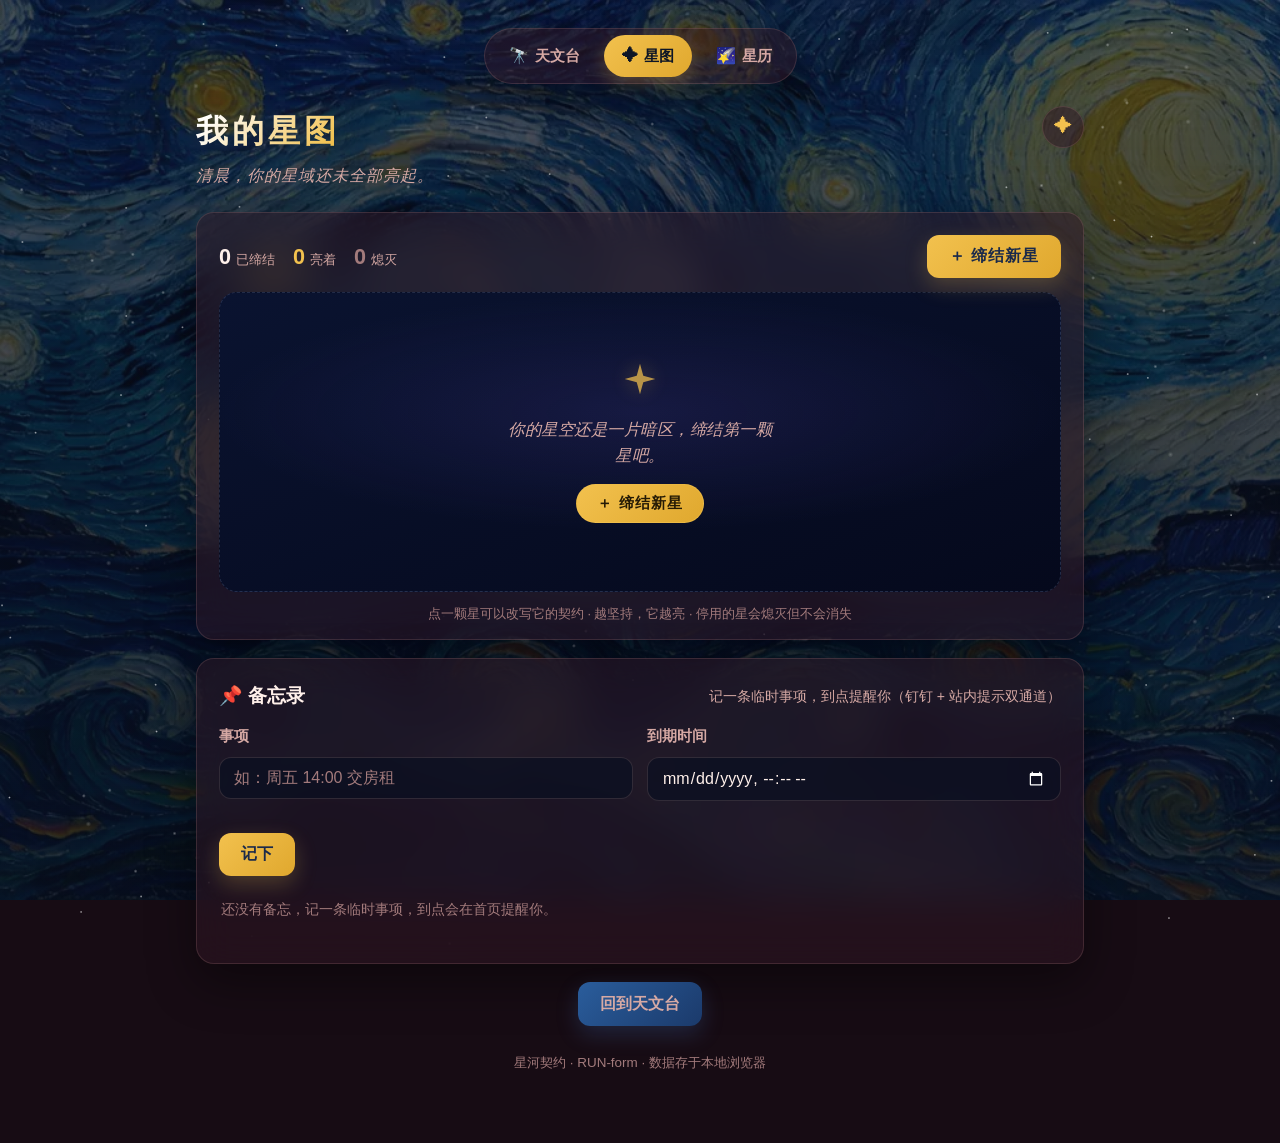
==== commit 9a828442: "sync(fix-lf): manage.html" ====
--- a/manage.html
+++ b/manage.html
@@ -1,484 +1,484 @@
-<!DOCTYPE html>
-<html lang="zh-CN">
-<head>
-  <meta charset="UTF-8" />
-  <meta name="viewport" content="width=device-width, initial-scale=1.0" />
-  <meta name="color-scheme" content="dark" />
-  <meta name="theme-color" content="#060a16" />
-  <meta name="apple-mobile-web-app-capable" content="yes" />
-  <meta name="apple-mobile-web-app-status-bar-style" content="black-translucent" />
-  <meta name="apple-mobile-web-app-title" content="星河契约" />
-  <title>星图 · 星河契约</title>
-  <link rel="manifest" href="manifest.webmanifest" />
-  <link rel="apple-touch-icon" sizes="180x180" href="assets/apple-touch-icon.png" />
-  <link rel="icon" type="image/png" sizes="32x32" href="assets/favicon-32.png" />
-  <!-- v6 主题防闪：必须在 styles.css 之前落 data-theme，否则会先闪一帧默认色 -->
-  <script>
-    (function () {
-      try {
-        var mode = "auto";
-        var value = "";
-        var raw = localStorage.getItem("runform_theme");
-        if (raw) {
-          var o = JSON.parse(raw);
-          if (o && typeof o === "object") {
-            mode = o.mode === "manual" ? "manual" : "auto";
-            value = typeof o.value === "string" ? o.value : "";
-          }
-        }
-        var t = mode === "manual" && value ? value : "";
-        if (!t) {
-          var h = new Date().getHours();
-          t = h < 5 ? "polar" : h < 8 ? "dawn" : h < 18 ? "origin" : "midnight";
-        }
-        if (t && t !== "origin") document.documentElement.setAttribute("data-theme", t);
-      } catch (e) {
-        /* 读不到就用默认主题，绝不因此白屏 */
-      }
-    })();
-  </script>
-  <link rel="stylesheet" href="styles.css" />
-</head>
-<body>
-  <main class="container" id="app-root">
-    <!-- 顶部胶囊导航：由 components.js 的 uiNav('manage') 注入 -->
-    <div id="nav-slot"></div>
-
-    <header class="hero hero-small sky-hero">
-      <div class="sky-hero-text">
-        <h1 class="hero-title">我的星图</h1>
-        <p class="hero-subtitle" id="sky-poem">每一个计划，都是一颗与自己缔结的星。</p>
-      </div>
-      <!-- 技术性设置全部收进这个抽屉，主视图只留星空 -->
-      <button
-        type="button"
-        class="gear-btn"
-        id="settings-btn"
-        aria-haspopup="dialog"
-        aria-controls="settings-drawer"
-        aria-expanded="false"
-        title="观星台设置"
-      >
-        <span class="gear-icon" aria-hidden="true">✦</span>
-        <span class="sr-only">观星台设置</span>
-      </button>
-    </header>
-
-    <!-- ==================== 主视图：星图画布 ==================== -->
-    <section class="card sky-card">
-      <div class="sky-card-head">
-        <div id="sky-meta-slot"><!-- uiSkyMeta 注入 --></div>
-        <button type="button" class="btn btn-vg-gold btn-new-star" id="new-star-btn">
-          ＋ 缔结新星
-        </button>
-      </div>
-
-      <div id="sky-map-slot"><!-- uiStarMap 注入 --></div>
-
-      <p class="sky-hint">
-        点一颗星可以改写它的契约 · 越坚持，它越亮 · 停用的星会熄灭但不会消失
-      </p>
-    </section>
-
-    <!-- ==================== 备忘录（一次性临时事项提醒） ==================== -->
-    <section class="card memo-card">
-      <div class="card-head">
-        <h2 class="card-title">📌 备忘录</h2>
-        <p class="memo-sub">记一条临时事项，到点提醒你（钉钉 + 站内提示双通道）</p>
-      </div>
-
-      <form id="memo-form" class="checkin-form memo-form">
-        <div class="field-row">
-          <div>
-            <label for="memo-title" class="field-label">事项</label>
-            <input
-              type="text"
-              id="memo-title"
-              class="input"
-              maxlength="60"
-              placeholder="如：周五 14:00 交房租"
-              autocomplete="off"
-            />
-          </div>
-          <div>
-            <label for="memo-due" class="field-label">到期时间</label>
-            <input type="datetime-local" id="memo-due" class="input" />
-          </div>
-        </div>
-        <div class="form-actions">
-          <button type="submit" class="btn btn-vg-gold" id="memo-add-btn">记下</button>
-        </div>
-      </form>
-
-      <div id="memo-list"><!-- app2.js 渲染 --></div>
-    </section>
-
-    <footer class="footer">
-      <a id="back-btn" class="btn btn-vg-blue" href="index.html">回到天文台</a>
-      <p>星河契约 · RUN-form · 数据存于本地浏览器</p>
-    </footer>
-  </main>
-
-  <!-- ==================== 星体编辑舱（新增 / 编辑共用） ==================== -->
-  <div class="modal" id="star-modal" hidden>
-    <div class="modal-backdrop" data-act="close-star"></div>
-    <div
-      class="modal-panel"
-      role="dialog"
-      aria-modal="true"
-      aria-labelledby="star-modal-title"
-    >
-      <header class="modal-head">
-        <h2 class="modal-title" id="star-modal-title">缔结新星</h2>
-        <button type="button" class="modal-close" id="star-close" data-act="close-star">
-          <span aria-hidden="true">×</span><span class="sr-only">关闭</span>
-        </button>
-      </header>
-
-      <div class="modal-body">
-        <div id="star-brief-slot"><!-- uiStarBrief 注入 --></div>
-
-        <!-- 计划表单：v2/v3 全部 id 原样保留，仅换了容器与文案 -->
-        <form id="plan-form" class="checkin-form">
-          <label for="plan-name" class="field-label">星名</label>
-          <input type="text" id="plan-name" class="input" placeholder="如：跑步" autocomplete="off" />
-
-          <label class="field-label field-label-gap">星徽</label>
-          <div id="icon-picker-slot"><!-- uiIconPicker 注入 --></div>
-
-          <label class="field-label field-label-gap">星色</label>
-          <div id="theme-picker-slot"><!-- uiThemePicker 注入 --></div>
-
-          <label for="plan-desc" class="field-label field-label-gap">一句话契约（可选）</label>
-          <input
-            type="text"
-            id="plan-desc"
-            class="input"
-            maxlength="60"
-            placeholder="如：五公里，慢一点也没关系"
-            autocomplete="off"
-          />
-
-          <div class="field-row field-label-gap">
-            <div>
-              <label for="plan-freq" class="field-label">周期</label>
-              <select id="plan-freq" class="input">
-                <option value="daily">每日</option>
-                <option value="weekly">每周</option>
-                <option value="monthly">每月</option>
-              </select>
-            </div>
-            <div>
-              <label for="plan-time" class="field-label">亮起时刻</label>
-              <input type="time" id="plan-time" class="input" value="08:00" />
-            </div>
-          </div>
-
-          <div id="weekday-wrap" hidden>
-            <label for="plan-weekday" class="field-label field-label-gap">星期</label>
-            <!-- ⚠️ value 是 Python 口径：周一 = 0，与 data/plans.json、提醒脚本完全一致 -->
-            <select id="plan-weekday" class="input">
-              <option value="0">周一</option>
-              <option value="1">周二</option>
-              <option value="2">周三</option>
-              <option value="3">周四</option>
-              <option value="4">周五</option>
-              <option value="5">周六</option>
-              <option value="6">周日</option>
-            </select>
-          </div>
-
-          <div id="date-wrap" hidden>
-            <label for="plan-date" class="field-label field-label-gap">日期（每月第几日）</label>
-            <input type="number" id="plan-date" class="input" min="1" max="31" value="1" />
-          </div>
-
-          <label class="checkbox-row">
-            <input type="checkbox" id="plan-enabled" checked />
-            <span>让它亮着（取消勾选 ＝ 暂时熄灭，数据不会丢）</span>
-          </label>
-
-          <div class="form-actions">
-            <button type="submit" class="btn btn-vg-gold" id="plan-submit">缔结</button>
-            <a href="#" id="plan-cancel" class="link-cancel" hidden>取消</a>
-          </div>
-
-          <div class="danger-zone" id="plan-danger" hidden>
-            <button type="button" class="extinguish-btn" id="plan-delete">熄灭此星</button>
-            <span class="danger-note">熄灭后这颗星会从夜空中消失，记录不可恢复。</span>
-          </div>
-        </form>
-      </div>
-    </div>
-  </div>
-
-  <!-- ==================== 观星台设置抽屉 ==================== -->
-  <div class="drawer" id="settings-drawer" hidden>
-    <div class="drawer-backdrop" data-act="close-settings"></div>
-    <aside
-      class="drawer-panel"
-      role="dialog"
-      aria-modal="true"
-      aria-labelledby="drawer-title"
-    >
-      <header class="drawer-head">
-        <h2 class="drawer-title" id="drawer-title">观星台设置</h2>
-        <button
-          type="button"
-          class="modal-close"
-          id="settings-close"
-          data-act="close-settings"
-        >
-          <span aria-hidden="true">×</span><span class="sr-only">关闭</span>
-        </button>
-      </header>
-
-      <div class="drawer-body">
-        <!-- 同步到 GitHub（Token 只存本机浏览器；v2 id 全部保留） -->
-        <section class="drawer-sec" id="sync-card">
-          <h3 class="drawer-sec-title">🔄 同步到仓库</h3>
-          <p class="notice-warn">
-            提醒脚本读的是仓库里的 <code>data/plans.json</code>，不是浏览器里的数据。
-            <strong>改动星图后需要同步一次</strong>，钉钉提醒才会跟着变。
-          </p>
-
-          <label for="pat-input" class="field-label">Personal Access Token</label>
-          <input
-            type="password"
-            id="pat-input"
-            class="input"
-            placeholder="ghp_xxx 或 github_pat_xxx"
-            autocomplete="off"
-          />
-          <p class="setting-note">
-            Token 仅存本机浏览器 localStorage，<strong>不发往第三方</strong>；填好后会自动同步。
-            权限：Classic 勾 <code>repo</code>；Fine-grained 给
-            <code>Contents: read &amp; write</code> + <code>Metadata: read</code>。
-            安全提示：
-            <a href="https://github.com/settings/tokens" target="_blank" rel="noopener">定期在 GitHub 轮换</a>
-            可降低泄露风险；如怀疑 token 已暴露，应立即在 GitHub 撤销并重新生成。
-          </p>
-
-          <div class="form-actions">
-            <button type="button" class="btn btn-vg-blue" id="sync-btn">同步到仓库</button>
-          </div>
-        </section>
-
-        <!-- 备份与恢复 -->
-        <section class="drawer-sec" id="backup-card">
-          <h3 class="drawer-sec-title">💾 备份与恢复</h3>
-          <p class="setting-note">
-            导出内容包含 <strong>计划 + 台账 + 偏好</strong>，
-            <strong>不含 Token</strong>，可放心保存或转移到别的浏览器。
-          </p>
-
-          <div class="form-actions">
-            <button type="button" class="btn btn-vg-teal" id="export-btn">导出备份 JSON</button>
-          </div>
-
-          <label for="import-file" class="field-label field-label-gap">选择备份文件</label>
-          <input type="file" id="import-file" class="input" accept="application/json,.json" />
-
-          <label class="checkbox-row">
-            <input type="checkbox" id="import-merge" checked />
-            <span>合并导入（按 id 合并，不勾选 ＝ 整体覆盖）</span>
-          </label>
-
-          <div class="form-actions">
-            <button type="button" class="btn btn-vg-blue" id="import-btn">导入</button>
-          </div>
-        </section>
-
-        <!-- 界面偏好 -->
-        <section class="drawer-sec" id="prefs-card">
-          <h3 class="drawer-sec-title">🎛 观星偏好</h3>
-
-          <label class="checkbox-row">
-            <input type="checkbox" id="pref-manual" checked />
-            <span>在天文台显示「点亮」按钮</span>
-          </label>
-
-          <label for="pref-heatmap-source" class="field-label field-label-gap">星点图数据来源</label>
-          <select id="pref-heatmap-source" class="input">
-            <option value="all">全部来源（提醒送达 + 手动点亮）</option>
-            <option value="auto">仅提醒送达</option>
-            <option value="manual">仅手动点亮</option>
-          </select>
-
-          <label class="checkbox-row">
-            <input type="checkbox" id="pref-reduce-motion" />
-            <span>减少动效（星点闪烁 / 进场动画 / 数字滚动全部关闭）</span>
-          </label>
-          <p class="setting-note">
-            系统若已开启「减少动态效果」，此处无论怎么设置都会自动降级。
-          </p>
-        </section>
-
-        <!-- v6 · 天色（四季主题） -->
-        <section class="drawer-sec" id="theme-card">
-          <h3 class="drawer-sec-title">🌗 天色</h3>
-          <div id="theme-slot-v6"><!-- uiThemeSwitch 注入 --></div>
-        </section>
-
-        <!-- v6 · 感官：静默总开关 + 白噪音 -->
-        <section class="drawer-sec" id="sensory-card">
-          <h3 class="drawer-sec-title">🔊 声音与触感</h3>
-          <label class="checkbox-row">
-            <input type="checkbox" id="pref-silent" />
-            <span>静默模式（不出声、不震动，只留画面）</span>
-          </label>
-          <p class="setting-note">
-            静默是一票否决：开着它，下面的白噪音与所有打卡音效都不会响。
-          </p>
-          <div id="wn-slot" class="field-label-gap"><!-- uiWhiteNoise 注入 --></div>
-        </section>
-
-        <!-- v6 · 环境动效 + 星幕：能力不支持时整块由 app2.js 隐藏 -->
-        <section class="drawer-sec" id="ambient-card" hidden>
-          <h3 class="drawer-sec-title">🌌 环境动效</h3>
-          <label class="checkbox-row">
-            <input type="checkbox" id="pref-ambient" />
-            <span>让背景的星缓慢流动</span>
-          </label>
-          <p class="setting-note">
-            默认关闭。不手动开的话，只有「充电中 + Wi-Fi」时才会自己亮起来；
-            帧率掉下去会自动减粒子，再掉就自己停。
-          </p>
-        </section>
-
-        <section class="drawer-sec" id="screensaver-card" hidden>
-          <h3 class="drawer-sec-title">🕯 星幕</h3>
-          <label class="checkbox-row">
-            <input type="checkbox" id="pref-screensaver" />
-            <span>闲置 3 分钟后进入星幕（时钟 + 连续天数）</span>
-          </label>
-          <div class="poster-acts">
-            <button type="button" class="btn btn-ghost btn-sm" id="ss-now">现在就进星幕</button>
-          </div>
-          <p class="setting-note">
-            星幕期间会请求保持屏幕常亮；退出时立刻释放。不支持的浏览器看不到这一节。
-          </p>
-        </section>
-
-        <!-- v6 · 星图互鉴 -->
-        <section class="drawer-sec" id="friend-card">
-          <h3 class="drawer-sec-title">🔭 星图互鉴</h3>
-          <div id="fm-slot"><!-- uiFriendCompare 注入 --></div>
-        </section>
-
-        <!-- 星光台账 -->
-        <section class="drawer-sec" id="ledger-card">
-          <details class="collapsible">
-            <summary>📒 星光台账</summary>
-            <div class="table-wrap">
-              <table class="ledger-table">
-                <thead>
-                  <tr>
-                    <th>序号</th>
-                    <th>日期时间</th>
-                    <th>星</th>
-                    <th>来源</th>
-                    <th>操作</th>
-                  </tr>
-                </thead>
-                <tbody id="ledger-body"><!-- 由 app2.js 动态渲染 --></tbody>
-              </table>
-              <p class="empty-hint" id="ledger-empty" hidden>还没有点亮记录，去天文台点亮一颗吧。</p>
-            </div>
-            <button type="button" class="btn btn-vg-danger" id="clear-all-btn">清空全部记录</button>
-          </details>
-        </section>
-
-        <!-- 语录库扩充：网页端贴句子 → repository_dispatch → add-quotes.yml 由 Actions 写回仓库 -->
-        <section class="drawer-sec" id="quotes-card">
-          <h3 class="drawer-sec-title">✍️ 扩充语录库</h3>
-
-          <div class="quote-status">
-            <div class="quote-status-tile">
-              <span class="quote-status-value" id="quote-total-count">—</span>
-              <span class="quote-status-label">语录库总条数</span>
-            </div>
-            <div class="quote-status-tile">
-              <span class="quote-status-value" id="quote-preview-count">0</span>
-              <span class="quote-status-label">本次将新增</span>
-            </div>
-            <div class="quote-status-tile">
-              <span class="quote-status-value" id="quote-duplicate-count">0</span>
-              <span class="quote-status-label">已有重复</span>
-            </div>
-          </div>
-
-          <div id="quote-duplicate-box" class="quote-dup-hint" hidden>
-            <strong>以下句子语录库里已经有了，提交会自动跳过：</strong>
-            <ul id="quote-duplicate-list"></ul>
-          </div>
-
-          <p class="setting-note">
-            每行一句，会<strong>追加到 <code>data/quotes.json</code> 末尾</strong>。
-            首页「星语」与早晚 09:10 / 21:10 两条钉钉推送共用这一份库，
-            <strong>条数越多，越久不重样</strong>。
-            与库里重复的句子会自动跳过；含
-            <code>&lt;</code> <code>&gt;</code> <code>&amp;</code> <code>"</code>
-            的行会被丢弃。
-          </p>
-
-          <label for="quote-input" class="field-label">新语录（每行一句）</label>
-          <textarea id="quote-input" class="textarea" rows="4"
-            placeholder="别停，你已经走了这么远。&#10;你现在做的一切，都在为将来的你铺路。"></textarea>
-
-          <p class="setting-note">
-            提交后 GitHub Actions 约 1 分钟写回仓库，Pages 重新发布后首页生效。
-          </p>
-
-          <div class="form-actions">
-            <button type="button" class="btn btn-vg-teal" id="add-quote-btn">添加到语录库</button>
-          </div>
-        </section>
-
-        <p class="drawer-about">
-          星河契约 · RUN-form v4 —— 无后端、无构建、无第三方依赖，
-          所有数据都躺在这台设备的浏览器里。
-        </p>
-      </div>
-    </aside>
-  </div>
-
-  <!-- v6 星屑画布（z-index 60，永不吃点击） -->
-  <canvas id="fx-layer" aria-hidden="true"></canvas>
-  <!-- v6 浮层挂载点（z-index 80，toast 仍在其上） -->
-  <div id="overlay-root"></div>
-
-  <!-- 全局 toast 提示容器 -->
-  <div id="toast" class="toast" role="status" aria-live="polite" hidden></div>
-
-  <!-- PWA：注册 Service Worker（异步，不阻塞页面） -->
-  <script src="register-sw.js"></script>
-  <!-- 背景图 blur-up：高清图加载完后淡出低清占位 -->
-  <script>
-    (function () {
-      const img = new Image();
-      img.src = "assets/bg-vangogh-ocean.webp";
-      if (img.complete) {
-        document.body.classList.add("bg-ready");
-      } else {
-        img.addEventListener("load", function () {
-          document.body.classList.add("bg-ready");
-        });
-      }
-    })();
-  </script>
-  <!-- ⚠️ 加载顺序固定：store.js → v6 模块 → components.js → app2.js
-       星图页承载设置抽屉：四季主题 / 星轨背景 / 屏保 / 白噪音 / 星图互鉴的开关都在这儿。 -->
-  <script src="store.js"></script>
-  <script src="sensory.js"></script>
-  <script src="theme.js"></script>
-  <script src="rank.js"></script>
-  <script src="whitenoise.js"></script>
-  <script src="ambient.js"></script>
-  <script src="screensaver.js"></script>
-  <script src="friendmap.js"></script>
-  <script src="shortcuts.js"></script>
-  <script src="components.js"></script>
-  <script src="app2.js"></script>
-</body>
-</html>
+<!DOCTYPE html>
+<html lang="zh-CN">
+<head>
+  <meta charset="UTF-8" />
+  <meta name="viewport" content="width=device-width, initial-scale=1.0" />
+  <meta name="color-scheme" content="dark" />
+  <meta name="theme-color" content="#060a16" />
+  <meta name="apple-mobile-web-app-capable" content="yes" />
+  <meta name="apple-mobile-web-app-status-bar-style" content="black-translucent" />
+  <meta name="apple-mobile-web-app-title" content="星河契约" />
+  <title>星图 · 星河契约</title>
+  <link rel="manifest" href="manifest.webmanifest" />
+  <link rel="apple-touch-icon" sizes="180x180" href="assets/apple-touch-icon.png" />
+  <link rel="icon" type="image/png" sizes="32x32" href="assets/favicon-32.png" />
+  <!-- v6 主题防闪：必须在 styles.css 之前落 data-theme，否则会先闪一帧默认色 -->
+  <script>
+    (function () {
+      try {
+        var mode = "auto";
+        var value = "";
+        var raw = localStorage.getItem("runform_theme");
+        if (raw) {
+          var o = JSON.parse(raw);
+          if (o && typeof o === "object") {
+            mode = o.mode === "manual" ? "manual" : "auto";
+            value = typeof o.value === "string" ? o.value : "";
+          }
+        }
+        var t = mode === "manual" && value ? value : "";
+        if (!t) {
+          var h = new Date().getHours();
+          t = h < 5 ? "polar" : h < 8 ? "dawn" : h < 18 ? "origin" : "midnight";
+        }
+        if (t && t !== "origin") document.documentElement.setAttribute("data-theme", t);
+      } catch (e) {
+        /* 读不到就用默认主题，绝不因此白屏 */
+      }
+    })();
+  </script>
+  <link rel="stylesheet" href="styles.css" />
+</head>
+<body>
+  <main class="container" id="app-root">
+    <!-- 顶部胶囊导航：由 components.js 的 uiNav('manage') 注入 -->
+    <div id="nav-slot"></div>
+
+    <header class="hero hero-small sky-hero">
+      <div class="sky-hero-text">
+        <h1 class="hero-title">我的星图</h1>
+        <p class="hero-subtitle" id="sky-poem">每一个计划，都是一颗与自己缔结的星。</p>
+      </div>
+      <!-- 技术性设置全部收进这个抽屉，主视图只留星空 -->
+      <button
+        type="button"
+        class="gear-btn"
+        id="settings-btn"
+        aria-haspopup="dialog"
+        aria-controls="settings-drawer"
+        aria-expanded="false"
+        title="观星台设置"
+      >
+        <span class="gear-icon" aria-hidden="true">✦</span>
+        <span class="sr-only">观星台设置</span>
+      </button>
+    </header>
+
+    <!-- ==================== 主视图：星图画布 ==================== -->
+    <section class="card sky-card">
+      <div class="sky-card-head">
+        <div id="sky-meta-slot"><!-- uiSkyMeta 注入 --></div>
+        <button type="button" class="btn btn-vg-gold btn-new-star" id="new-star-btn">
+          ＋ 缔结新星
+        </button>
+      </div>
+
+      <div id="sky-map-slot"><!-- uiStarMap 注入 --></div>
+
+      <p class="sky-hint">
+        点一颗星可以改写它的契约 · 越坚持，它越亮 · 停用的星会熄灭但不会消失
+      </p>
+    </section>
+
+    <!-- ==================== 备忘录（一次性临时事项提醒） ==================== -->
+    <section class="card memo-card">
+      <div class="card-head">
+        <h2 class="card-title">📌 备忘录</h2>
+        <p class="memo-sub">记一条临时事项，到点提醒你（钉钉 + 站内提示双通道）</p>
+      </div>
+
+      <form id="memo-form" class="checkin-form memo-form">
+        <div class="field-row">
+          <div>
+            <label for="memo-title" class="field-label">事项</label>
+            <input
+              type="text"
+              id="memo-title"
+              class="input"
+              maxlength="60"
+              placeholder="如：周五 14:00 交房租"
+              autocomplete="off"
+            />
+          </div>
+          <div>
+            <label for="memo-due" class="field-label">到期时间</label>
+            <input type="datetime-local" id="memo-due" class="input" />
+          </div>
+        </div>
+        <div class="form-actions">
+          <button type="submit" class="btn btn-vg-gold" id="memo-add-btn">记下</button>
+        </div>
+      </form>
+
+      <div id="memo-list"><!-- app2.js 渲染 --></div>
+    </section>
+
+    <footer class="footer">
+      <a id="back-btn" class="btn btn-vg-blue" href="index.html">回到天文台</a>
+      <p>星河契约 · RUN-form · 数据存于本地浏览器</p>
+    </footer>
+  </main>
+
+  <!-- ==================== 星体编辑舱（新增 / 编辑共用） ==================== -->
+  <div class="modal" id="star-modal" hidden>
+    <div class="modal-backdrop" data-act="close-star"></div>
+    <div
+      class="modal-panel"
+      role="dialog"
+      aria-modal="true"
+      aria-labelledby="star-modal-title"
+    >
+      <header class="modal-head">
+        <h2 class="modal-title" id="star-modal-title">缔结新星</h2>
+        <button type="button" class="modal-close" id="star-close" data-act="close-star">
+          <span aria-hidden="true">×</span><span class="sr-only">关闭</span>
+        </button>
+      </header>
+
+      <div class="modal-body">
+        <div id="star-brief-slot"><!-- uiStarBrief 注入 --></div>
+
+        <!-- 计划表单：v2/v3 全部 id 原样保留，仅换了容器与文案 -->
+        <form id="plan-form" class="checkin-form">
+          <label for="plan-name" class="field-label">星名</label>
+          <input type="text" id="plan-name" class="input" placeholder="如：跑步" autocomplete="off" />
+
+          <label class="field-label field-label-gap">星徽</label>
+          <div id="icon-picker-slot"><!-- uiIconPicker 注入 --></div>
+
+          <label class="field-label field-label-gap">星色</label>
+          <div id="theme-picker-slot"><!-- uiThemePicker 注入 --></div>
+
+          <label for="plan-desc" class="field-label field-label-gap">一句话契约（可选）</label>
+          <input
+            type="text"
+            id="plan-desc"
+            class="input"
+            maxlength="60"
+            placeholder="如：五公里，慢一点也没关系"
+            autocomplete="off"
+          />
+
+          <div class="field-row field-label-gap">
+            <div>
+              <label for="plan-freq" class="field-label">周期</label>
+              <select id="plan-freq" class="input">
+                <option value="daily">每日</option>
+                <option value="weekly">每周</option>
+                <option value="monthly">每月</option>
+              </select>
+            </div>
+            <div>
+              <label for="plan-time" class="field-label">亮起时刻</label>
+              <input type="time" id="plan-time" class="input" value="08:00" />
+            </div>
+          </div>
+
+          <div id="weekday-wrap" hidden>
+            <label for="plan-weekday" class="field-label field-label-gap">星期</label>
+            <!-- ⚠️ value 是 Python 口径：周一 = 0，与 data/plans.json、提醒脚本完全一致 -->
+            <select id="plan-weekday" class="input">
+              <option value="0">周一</option>
+              <option value="1">周二</option>
+              <option value="2">周三</option>
+              <option value="3">周四</option>
+              <option value="4">周五</option>
+              <option value="5">周六</option>
+              <option value="6">周日</option>
+            </select>
+          </div>
+
+          <div id="date-wrap" hidden>
+            <label for="plan-date" class="field-label field-label-gap">日期（每月第几日）</label>
+            <input type="number" id="plan-date" class="input" min="1" max="31" value="1" />
+          </div>
+
+          <label class="checkbox-row">
+            <input type="checkbox" id="plan-enabled" checked />
+            <span>让它亮着（取消勾选 ＝ 暂时熄灭，数据不会丢）</span>
+          </label>
+
+          <div class="form-actions">
+            <button type="submit" class="btn btn-vg-gold" id="plan-submit">缔结</button>
+            <a href="#" id="plan-cancel" class="link-cancel" hidden>取消</a>
+          </div>
+
+          <div class="danger-zone" id="plan-danger" hidden>
+            <button type="button" class="extinguish-btn" id="plan-delete">熄灭此星</button>
+            <span class="danger-note">熄灭后这颗星会从夜空中消失，记录不可恢复。</span>
+          </div>
+        </form>
+      </div>
+    </div>
+  </div>
+
+  <!-- ==================== 观星台设置抽屉 ==================== -->
+  <div class="drawer" id="settings-drawer" hidden>
+    <div class="drawer-backdrop" data-act="close-settings"></div>
+    <aside
+      class="drawer-panel"
+      role="dialog"
+      aria-modal="true"
+      aria-labelledby="drawer-title"
+    >
+      <header class="drawer-head">
+        <h2 class="drawer-title" id="drawer-title">观星台设置</h2>
+        <button
+          type="button"
+          class="modal-close"
+          id="settings-close"
+          data-act="close-settings"
+        >
+          <span aria-hidden="true">×</span><span class="sr-only">关闭</span>
+        </button>
+      </header>
+
+      <div class="drawer-body">
+        <!-- 同步到 GitHub（Token 只存本机浏览器；v2 id 全部保留） -->
+        <section class="drawer-sec" id="sync-card">
+          <h3 class="drawer-sec-title">🔄 同步到仓库</h3>
+          <p class="notice-warn">
+            提醒脚本读的是仓库里的 <code>data/plans.json</code>，不是浏览器里的数据。
+            <strong>改动星图后需要同步一次</strong>，钉钉提醒才会跟着变。
+          </p>
+
+          <label for="pat-input" class="field-label">Personal Access Token</label>
+          <input
+            type="password"
+            id="pat-input"
+            class="input"
+            placeholder="ghp_xxx 或 github_pat_xxx"
+            autocomplete="off"
+          />
+          <p class="setting-note">
+            Token 仅存本机浏览器 localStorage，<strong>不发往第三方</strong>；填好后会自动同步。
+            权限：Classic 勾 <code>repo</code>；Fine-grained 给
+            <code>Contents: read &amp; write</code> + <code>Metadata: read</code>。
+            安全提示：
+            <a href="https://github.com/settings/tokens" target="_blank" rel="noopener">定期在 GitHub 轮换</a>
+            可降低泄露风险；如怀疑 token 已暴露，应立即在 GitHub 撤销并重新生成。
+          </p>
+
+          <div class="form-actions">
+            <button type="button" class="btn btn-vg-blue" id="sync-btn">同步到仓库</button>
+          </div>
+        </section>
+
+        <!-- 备份与恢复 -->
+        <section class="drawer-sec" id="backup-card">
+          <h3 class="drawer-sec-title">💾 备份与恢复</h3>
+          <p class="setting-note">
+            导出内容包含 <strong>计划 + 台账 + 偏好</strong>，
+            <strong>不含 Token</strong>，可放心保存或转移到别的浏览器。
+          </p>
+
+          <div class="form-actions">
+            <button type="button" class="btn btn-vg-teal" id="export-btn">导出备份 JSON</button>
+          </div>
+
+          <label for="import-file" class="field-label field-label-gap">选择备份文件</label>
+          <input type="file" id="import-file" class="input" accept="application/json,.json" />
+
+          <label class="checkbox-row">
+            <input type="checkbox" id="import-merge" checked />
+            <span>合并导入（按 id 合并，不勾选 ＝ 整体覆盖）</span>
+          </label>
+
+          <div class="form-actions">
+            <button type="button" class="btn btn-vg-blue" id="import-btn">导入</button>
+          </div>
+        </section>
+
+        <!-- 界面偏好 -->
+        <section class="drawer-sec" id="prefs-card">
+          <h3 class="drawer-sec-title">🎛 观星偏好</h3>
+
+          <label class="checkbox-row">
+            <input type="checkbox" id="pref-manual" checked />
+            <span>在天文台显示「点亮」按钮</span>
+          </label>
+
+          <label for="pref-heatmap-source" class="field-label field-label-gap">星点图数据来源</label>
+          <select id="pref-heatmap-source" class="input">
+            <option value="all">全部来源（提醒送达 + 手动点亮）</option>
+            <option value="auto">仅提醒送达</option>
+            <option value="manual">仅手动点亮</option>
+          </select>
+
+          <label class="checkbox-row">
+            <input type="checkbox" id="pref-reduce-motion" />
+            <span>减少动效（星点闪烁 / 进场动画 / 数字滚动全部关闭）</span>
+          </label>
+          <p class="setting-note">
+            系统若已开启「减少动态效果」，此处无论怎么设置都会自动降级。
+          </p>
+        </section>
+
+        <!-- v6 · 天色（四季主题） -->
+        <section class="drawer-sec" id="theme-card">
+          <h3 class="drawer-sec-title">🌗 天色</h3>
+          <div id="theme-slot-v6"><!-- uiThemeSwitch 注入 --></div>
+        </section>
+
+        <!-- v6 · 感官：静默总开关 + 白噪音 -->
+        <section class="drawer-sec" id="sensory-card">
+          <h3 class="drawer-sec-title">🔊 声音与触感</h3>
+          <label class="checkbox-row">
+            <input type="checkbox" id="pref-silent" />
+            <span>静默模式（不出声、不震动，只留画面）</span>
+          </label>
+          <p class="setting-note">
+            静默是一票否决：开着它，下面的白噪音与所有打卡音效都不会响。
+          </p>
+          <div id="wn-slot" class="field-label-gap"><!-- uiWhiteNoise 注入 --></div>
+        </section>
+
+        <!-- v6 · 环境动效 + 星幕：能力不支持时整块由 app2.js 隐藏 -->
+        <section class="drawer-sec" id="ambient-card" hidden>
+          <h3 class="drawer-sec-title">🌌 环境动效</h3>
+          <label class="checkbox-row">
+            <input type="checkbox" id="pref-ambient" />
+            <span>让背景的星缓慢流动</span>
+          </label>
+          <p class="setting-note">
+            默认关闭。不手动开的话，只有「充电中 + Wi-Fi」时才会自己亮起来；
+            帧率掉下去会自动减粒子，再掉就自己停。
+          </p>
+        </section>
+
+        <section class="drawer-sec" id="screensaver-card" hidden>
+          <h3 class="drawer-sec-title">🕯 星幕</h3>
+          <label class="checkbox-row">
+            <input type="checkbox" id="pref-screensaver" />
+            <span>闲置 3 分钟后进入星幕（时钟 + 连续天数）</span>
+          </label>
+          <div class="poster-acts">
+            <button type="button" class="btn btn-ghost btn-sm" id="ss-now">现在就进星幕</button>
+          </div>
+          <p class="setting-note">
+            星幕期间会请求保持屏幕常亮；退出时立刻释放。不支持的浏览器看不到这一节。
+          </p>
+        </section>
+
+        <!-- v6 · 星图互鉴 -->
+        <section class="drawer-sec" id="friend-card">
+          <h3 class="drawer-sec-title">🔭 星图互鉴</h3>
+          <div id="fm-slot"><!-- uiFriendCompare 注入 --></div>
+        </section>
+
+        <!-- 星光台账 -->
+        <section class="drawer-sec" id="ledger-card">
+          <details class="collapsible">
+            <summary>📒 星光台账</summary>
+            <div class="table-wrap">
+              <table class="ledger-table">
+                <thead>
+                  <tr>
+                    <th>序号</th>
+                    <th>日期时间</th>
+                    <th>星</th>
+                    <th>来源</th>
+                    <th>操作</th>
+                  </tr>
+                </thead>
+                <tbody id="ledger-body"><!-- 由 app2.js 动态渲染 --></tbody>
+              </table>
+              <p class="empty-hint" id="ledger-empty" hidden>还没有点亮记录，去天文台点亮一颗吧。</p>
+            </div>
+            <button type="button" class="btn btn-vg-danger" id="clear-all-btn">清空全部记录</button>
+          </details>
+        </section>
+
+        <!-- 语录库扩充：网页端贴句子 → repository_dispatch → add-quotes.yml 由 Actions 写回仓库 -->
+        <section class="drawer-sec" id="quotes-card">
+          <h3 class="drawer-sec-title">✍️ 扩充语录库</h3>
+
+          <div class="quote-status">
+            <div class="quote-status-tile">
+              <span class="quote-status-value" id="quote-total-count">—</span>
+              <span class="quote-status-label">语录库总条数</span>
+            </div>
+            <div class="quote-status-tile">
+              <span class="quote-status-value" id="quote-preview-count">0</span>
+              <span class="quote-status-label">本次将新增</span>
+            </div>
+            <div class="quote-status-tile">
+              <span class="quote-status-value" id="quote-duplicate-count">0</span>
+              <span class="quote-status-label">已有重复</span>
+            </div>
+          </div>
+
+          <div id="quote-duplicate-box" class="quote-dup-hint" hidden>
+            <strong>以下句子语录库里已经有了，提交会自动跳过：</strong>
+            <ul id="quote-duplicate-list"></ul>
+          </div>
+
+          <p class="setting-note">
+            每行一句，会<strong>追加到 <code>data/quotes.json</code> 末尾</strong>。
+            首页「星语」与早晚 09:10 / 21:10 两条钉钉推送共用这一份库，
+            <strong>条数越多，越久不重样</strong>。
+            与库里重复的句子会自动跳过；含
+            <code>&lt;</code> <code>&gt;</code> <code>&amp;</code> <code>"</code>
+            的行会被丢弃。
+          </p>
+
+          <label for="quote-input" class="field-label">新语录（每行一句）</label>
+          <textarea id="quote-input" class="textarea" rows="4"
+            placeholder="别停，你已经走了这么远。&#10;你现在做的一切，都在为将来的你铺路。"></textarea>
+
+          <p class="setting-note">
+            提交后 GitHub Actions 约 1 分钟写回仓库，Pages 重新发布后首页生效。
+          </p>
+
+          <div class="form-actions">
+            <button type="button" class="btn btn-vg-teal" id="add-quote-btn">添加到语录库</button>
+          </div>
+        </section>
+
+        <p class="drawer-about">
+          星河契约 · RUN-form v4 —— 无后端、无构建、无第三方依赖，
+          所有数据都躺在这台设备的浏览器里。
+        </p>
+      </div>
+    </aside>
+  </div>
+
+  <!-- v6 星屑画布（z-index 60，永不吃点击） -->
+  <canvas id="fx-layer" aria-hidden="true"></canvas>
+  <!-- v6 浮层挂载点（z-index 80，toast 仍在其上） -->
+  <div id="overlay-root"></div>
+
+  <!-- 全局 toast 提示容器 -->
+  <div id="toast" class="toast" role="status" aria-live="polite" hidden></div>
+
+  <!-- PWA：注册 Service Worker（异步，不阻塞页面） -->
+  <script src="register-sw.js"></script>
+  <!-- 背景图 blur-up：高清图加载完后淡出低清占位 -->
+  <script>
+    (function () {
+      const img = new Image();
+      img.src = "assets/bg-vangogh-ocean.webp";
+      if (img.complete) {
+        document.body.classList.add("bg-ready");
+      } else {
+        img.addEventListener("load", function () {
+          document.body.classList.add("bg-ready");
+        });
+      }
+    })();
+  </script>
+  <!-- ⚠️ 加载顺序固定：store.js → v6 模块 → components.js → app2.js
+       星图页承载设置抽屉：四季主题 / 星轨背景 / 屏保 / 白噪音 / 星图互鉴的开关都在这儿。 -->
+  <script src="store.js"></script>
+  <script src="sensory.js"></script>
+  <script src="theme.js"></script>
+  <script src="rank.js"></script>
+  <script src="whitenoise.js"></script>
+  <script src="ambient.js"></script>
+  <script src="screensaver.js"></script>
+  <script src="friendmap.js"></script>
+  <script src="shortcuts.js"></script>
+  <script src="components.js"></script>
+  <script src="app2.js"></script>
+</body>
+</html>
--- a/styles.css
+++ b/styles.css
@@ -69,6 +69,59 @@
   --muted-color: var(--ink-muted);
   --border: var(--glass-border);
   --shadow: var(--glass-shadow);
+
+  /* —— v6 新增，只此四个；四季主题也只覆盖已存在的变量 —— */
+  --fx-spark: #f2c14e;                    /* 粒子 / 星轨主色 */
+  --fx-trail: rgba(242, 193, 78, 0.28);   /* 拖尾 */
+  --rank-glow: #f2c14e;                   /* 段位徽章辉光 */
+  --oath-veil: rgba(6, 10, 22, 0.78);     /* 誓约 / 屏保遮罩 */
+}
+
+/* =====================================================================
+   v6 · 四季星空主题
+   origin = 默认（不覆盖任何变量），另外三套只改已存在的变量
+   ===================================================================== */
+
+:root[data-theme="midnight"] {
+  --bg-deep: #04060f;
+  --ink: #e6ecff;
+  --ink-muted: #98abcc;
+  --ink-faint: #63769a;
+  --glass-bg: rgba(12, 20, 42, 0.58);
+  --glass-bg-2: rgba(16, 26, 52, 0.72);
+  --glass-border: rgba(150, 180, 240, 0.12);
+  --fx-spark: #9fc4ff;
+  --fx-trail: rgba(159, 196, 255, 0.26);
+  --rank-glow: #9fc4ff;
+  --oath-veil: rgba(3, 5, 12, 0.84);
+}
+
+:root[data-theme="polar"] {
+  --bg-deep: #061616;
+  --ink: #eafaf6;
+  --ink-muted: #9fc9c0;
+  --ink-faint: #6d9a92;
+  --glass-bg: rgba(14, 40, 44, 0.5);
+  --glass-bg-2: rgba(18, 52, 56, 0.66);
+  --glass-border: rgba(160, 235, 220, 0.15);
+  --fx-spark: #5fe3c0;
+  --fx-trail: rgba(95, 227, 192, 0.26);
+  --rank-glow: #5fe3c0;
+  --oath-veil: rgba(4, 14, 14, 0.8);
+}
+
+:root[data-theme="dawn"] {
+  --bg-deep: #170c14;
+  --ink: #fff0ea;
+  --ink-muted: #d6a9a4;
+  --ink-faint: #a37b7c;
+  --glass-bg: rgba(48, 22, 36, 0.5);
+  --glass-bg-2: rgba(60, 28, 44, 0.66);
+  --glass-border: rgba(255, 190, 180, 0.14);
+  --fx-spark: #ff9e7a;
+  --fx-trail: rgba(255, 158, 122, 0.26);
+  --rank-glow: #ff9e7a;
+  --oath-veil: rgba(20, 8, 16, 0.82);
 }
 
 /* 主题挂载：给任意元素加 class="theme-teal" 即切换 --t-* */
@@ -113,6 +166,30 @@
   overflow-x: hidden;
 }
 
+/* ---- 层 -3.5：blur-up 低清占位图 ----
+   199KB 的梵高背景高清图在慢网 / 弱网下可能要一会儿才到；
+   先铺一张 <1KB 的高斯模糊缩略图，高清图加载完后再淡出。
+   编码方式：把原图缩到 24px 宽、JPEG 质量 42、base64 内联。
+   这样首屏没有「突然砸图」的割裂感。 ---- */
+body::after {
+  content: "";
+  position: fixed;
+  inset: 0;
+  background-image: url("[data-uri]");
+  background-attachment: fixed;
+  background-size: cover;
+  background-position: center;
+  background-repeat: no-repeat;
+  filter: blur(10px) saturate(1.1);
+  transform: scale(1.06);
+  z-index: -3;
+  pointer-events: none;
+  opacity: 1;
+}
+body.bg-ready::after {
+  opacity: 0;
+}
+
 /* ---- 层 -2：压暗蒙版，把油画压成氛围而非主体 ---- */
 body::before {
   content: "";
@@ -332,6 +409,74 @@
   display: grid;
   grid-template-columns: repeat(auto-fit, minmax(180px, 1fr));
   gap: 14px;
+}
+
+/* ---- 备忘录板块（v6.1） ---- */
+.memo-sub {
+  margin: 0;
+  font-size: 0.88rem;
+  color: var(--ink-muted);
+}
+.memo-form {
+  margin-bottom: 16px;
+}
+.memo-list {
+  display: flex;
+  flex-direction: column;
+  gap: 10px;
+}
+.memo-item {
+  display: flex;
+  align-items: center;
+  justify-content: space-between;
+  gap: 12px;
+  padding: 12px 14px;
+  border: 1px solid var(--glass-border);
+  border-radius: var(--radius-sm);
+  background: rgba(255, 255, 255, 0.03);
+}
+.memo-item.is-done {
+  opacity: 0.55;
+}
+.memo-item.is-done .memo-title {
+  text-decoration: line-through;
+}
+.memo-main {
+  display: flex;
+  flex-direction: column;
+  gap: 3px;
+  min-width: 0;
+}
+.memo-title {
+  font-weight: 600;
+  overflow-wrap: break-word;
+}
+.memo-meta {
+  font-size: 0.85rem;
+  color: var(--ink-muted);
+}
+.memo-meta.is-overdue {
+  color: #ffb3a7;
+}
+.memo-acts {
+  display: flex;
+  align-items: center;
+  gap: 8px;
+  flex-shrink: 0;
+}
+.memo-empty {
+  color: var(--ink-faint);
+  font-size: 0.9rem;
+  padding: 6px 2px;
+}
+.memo-group-label {
+  font-size: 0.82rem;
+  color: var(--ink-muted);
+  margin: 4px 2px 2px;
+  letter-spacing: 0.04em;
+}
+.memo-group-label:not(:first-child) {
+  margin-top: 14px;
 }
 
 /* ---- 按钮 ---- */
@@ -1315,12 +1460,32 @@
   .delete-btn,
   .nav-item {
     transition: background 150ms ease, filter 150ms ease, color 150ms ease,
-      transform 50ms ease;
+      transform 50ms ease, box-shadow 150ms ease;
   }
   .btn:active,
   .mini-btn:active,
   .delete-btn:active {
-    transform: translateY(1px);
+    transform: translateY(1px) scale(0.985);
+  }
+
+  /* A12 背景图 blur-up 淡入（与 body::after 协作） */
+  body::after {
+    transition: opacity 900ms ease-out;
+  }
+
+  /* A13 按钮 hover / focus 发光环 */
+  .btn:focus-visible,
+  .mini-btn:focus-visible,
+  .delete-btn:focus-visible,
+  .nav-item:focus-visible {
+    outline: none;
+    box-shadow: 0 0 0 3px rgba(var(--t-glow), 0.45);
+  }
+
+  /* A14 玻璃卡片按下微缩（增加触感） */
+  .card:active,
+  .stat-tile:active {
+    transform: translateY(0) scale(0.995);
   }
 }
 
@@ -2064,6 +2229,52 @@
   color: var(--ink-faint);
 }
 
+/* ============================ 管理页：扩充语录库卡片 ============================ */
+
+.quote-status {
+  display: grid;
+  grid-template-columns: repeat(3, 1fr);
+  gap: 10px;
+  margin: 10px 0 14px;
+}
+.quote-status-tile {
+  text-align: center;
+  padding: 10px 8px;
+  background: var(--glass-bg-2);
+  border: 1px solid var(--glass-border);
+  border-radius: var(--radius-sm);
+}
+.quote-status-value {
+  display: block;
+  font-size: 1.35rem;
+  font-weight: 800;
+  color: var(--t-from);
+  line-height: 1.2;
+}
+.quote-status-label {
+  display: block;
+  margin-top: 4px;
+  font-size: 0.72rem;
+  color: var(--ink-muted);
+}
+.quote-dup-hint {
+  margin: 10px 0 14px;
+  padding: 12px 14px;
+  background: rgba(229, 139, 166, 0.14);
+  border: 1px solid rgba(229, 139, 166, 0.35);
+  border-radius: var(--radius-sm);
+  color: var(--ink);
+  font-size: 0.85rem;
+}
+.quote-dup-hint ul {
+  margin: 8px 0 0;
+  padding-left: 18px;
+}
+.quote-dup-hint li {
+  margin: 4px 0;
+  color: var(--ink-muted);
+}
+
 /* ============================ 天文台：天象四宫格 ============================ */
 
 .stat-grid--astro {
@@ -3105,3 +3316,690 @@
     grid-row: 1 / 2;
   }
 }
+
+/* =====================================================================
+   v6 · 星河契约扩展层
+   分层约定：背景 -4~-1 / 内容 0~9 / 星屑 fx-layer 60 / 浮层 80 / toast 100
+   ===================================================================== */
+
+/* 星屑画布：全屏固定、永不吃点击 */
+#fx-layer {
+  position: fixed;
+  inset: 0;
+  z-index: 60;
+  pointer-events: none;
+  display: block;
+}
+
+/* 浮层挂载点：自身不吃事件，子节点各自恢复 */
+#overlay-root {
+  position: fixed;
+  inset: 0;
+  z-index: 80;
+  pointer-events: none;
+}
+#overlay-root > * {
+  pointer-events: auto;
+}
+
+/* D4 星轨呼吸背景：压在所有内容之下 */
+.ambient-layer {
+  position: fixed;
+  inset: 0;
+  z-index: -1;
+  pointer-events: none;
+  opacity: 0.85;
+}
+
+/* ---------------------------------------------------------------
+   B1 打卡仪式：脉冲 + 事件横幅
+   --------------------------------------------------------------- */
+
+/* 脉冲本体只留提示，真正的 animation 在本节末尾的 no-preference 块里 */
+.fx-pulse {
+  will-change: transform;
+}
+
+.fx-banner {
+  position: fixed;
+  left: 50%;
+  top: 18%;
+  transform: translateX(-50%);
+  min-width: 240px;
+  max-width: min(88vw, 420px);
+  padding: 18px 26px;
+  text-align: center;
+  border-radius: var(--radius);
+  border: 1px solid rgba(var(--t-glow), 0.42);
+  background: var(--glass-bg-2);
+  backdrop-filter: blur(var(--glass-blur));
+  -webkit-backdrop-filter: blur(var(--glass-blur));
+  box-shadow: var(--glass-shadow), 0 0 42px rgba(var(--t-glow), 0.22);
+}
+.fx-banner.is-out {
+  opacity: 0;
+  transform: translateX(-50%) translateY(-12px);
+  transition: opacity 380ms ease, transform 380ms ease;
+}
+.fx-banner-title {
+  margin: 0;
+  font-size: 1.18rem;
+  font-weight: 700;
+  color: var(--ink);
+  letter-spacing: 0.02em;
+}
+.fx-banner-sub {
+  margin: 6px 0 0;
+  font-size: 0.86rem;
+  color: var(--ink-muted);
+  line-height: 1.55;
+}
+
+/* ---------------------------------------------------------------
+   B2 誓约引导
+   --------------------------------------------------------------- */
+
+.oath-overlay {
+  position: fixed;
+  inset: 0;
+  display: flex;
+  align-items: center;
+  justify-content: center;
+  padding: 20px;
+}
+.oath-veil {
+  position: absolute;
+  inset: 0;
+  background: var(--oath-veil);
+  backdrop-filter: blur(6px);
+  -webkit-backdrop-filter: blur(6px);
+}
+.oath-panel {
+  position: relative;
+  width: min(94vw, 460px);
+  border-radius: 22px;
+  border: 1px solid var(--glass-border);
+  background: var(--glass-bg-2);
+  box-shadow: var(--glass-shadow), 0 0 60px rgba(var(--t-glow), 0.16);
+}
+.oath-slot { padding: 30px 26px 24px; }
+.oath-icon {
+  display: block;
+  font-size: 2.6rem;
+  text-align: center;
+  margin-bottom: 12px;
+  filter: drop-shadow(0 0 18px var(--rank-glow));
+}
+.oath-title {
+  margin: 0 0 12px;
+  text-align: center;
+  font-size: 1.32rem;
+  font-weight: 700;
+  color: var(--ink);
+}
+.oath-body {
+  margin: 0 0 20px;
+  font-size: 0.94rem;
+  line-height: 1.85;
+  color: var(--ink-muted);
+  white-space: pre-line;
+  text-align: center;
+}
+.oath-dots {
+  display: flex;
+  justify-content: center;
+  gap: 7px;
+  margin-bottom: 18px;
+}
+.oath-dot {
+  width: 7px;
+  height: 7px;
+  border-radius: 50%;
+  background: rgba(255, 255, 255, 0.2);
+}
+.oath-dot.is-on {
+  background: var(--rank-glow);
+  box-shadow: 0 0 10px var(--rank-glow);
+}
+.oath-acts {
+  display: flex;
+  gap: 10px;
+  justify-content: center;
+  flex-wrap: wrap;
+}
+.oath-silent {
+  display: flex;
+  align-items: center;
+  justify-content: center;
+  gap: 8px;
+  margin: 0 0 16px;
+  font-size: 0.84rem;
+  color: var(--ink-faint);
+  cursor: pointer;
+}
+
+/* ---------------------------------------------------------------
+   C1 段位徽章 + 段位卡
+   --------------------------------------------------------------- */
+
+.rank-badge {
+  display: inline-flex;
+  align-items: center;
+  gap: 7px;
+  padding: 5px 12px 5px 8px;
+  border-radius: 999px;
+  border: 1px solid rgba(var(--t-glow), 0.34);
+  background: linear-gradient(135deg, rgba(var(--t-glow), 0.14), rgba(255, 255, 255, 0.03));
+  font-size: 0.8rem;
+  color: var(--ink);
+  cursor: pointer;
+  transition: box-shadow 200ms ease, transform 160ms ease;
+}
+.rank-badge:hover {
+  transform: translateY(-1px);
+  box-shadow: 0 0 18px rgba(var(--t-glow), 0.28);
+}
+.rank-badge-icon { font-size: 1rem; filter: drop-shadow(0 0 8px var(--rank-glow)); }
+.rank-badge-name { font-weight: 600; letter-spacing: 0.02em; }
+.rank-badge-score { color: var(--ink-faint); font-variant-numeric: tabular-nums; }
+.rank-badge.is-hidden-tier {
+  border-color: rgba(255, 255, 255, 0.55);
+  box-shadow: 0 0 26px rgba(255, 255, 255, 0.22);
+}
+
+.rank-card-head { display: flex; align-items: center; gap: 14px; margin-bottom: 14px; }
+.rank-card-icon { font-size: 2.2rem; filter: drop-shadow(0 0 16px var(--rank-glow)); }
+.rank-card-name { margin: 0; font-size: 1.18rem; font-weight: 700; color: var(--ink); }
+.rank-card-tag  { margin: 3px 0 0; font-size: 0.82rem; color: var(--ink-muted); }
+.rank-bar {
+  position: relative;
+  height: 8px;
+  border-radius: 999px;
+  background: rgba(255, 255, 255, 0.07);
+  overflow: hidden;
+}
+.rank-bar-fill {
+  height: 100%;
+  border-radius: 999px;
+  background: linear-gradient(90deg, var(--t-from), var(--t-to));
+  box-shadow: 0 0 14px rgba(var(--t-glow), 0.5);
+  transition: width 700ms cubic-bezier(0.22, 1, 0.36, 1);
+}
+.rank-next { margin: 9px 0 0; font-size: 0.82rem; color: var(--ink-faint); }
+.rank-list { display: grid; gap: 6px; margin-top: 16px; }
+.rank-row {
+  display: grid;
+  grid-template-columns: 26px 1fr auto;
+  align-items: center;
+  gap: 10px;
+  padding: 7px 10px;
+  border-radius: 10px;
+  font-size: 0.82rem;
+  color: var(--ink-muted);
+  background: rgba(255, 255, 255, 0.025);
+}
+.rank-row.is-current {
+  color: var(--ink);
+  background: rgba(var(--t-glow), 0.1);
+  border: 1px solid rgba(var(--t-glow), 0.28);
+}
+.rank-row.is-locked { opacity: 0.45; }
+.rank-row-min { font-variant-numeric: tabular-nums; color: var(--ink-faint); }
+
+/* ---------------------------------------------------------------
+   B3 专注表盘
+   --------------------------------------------------------------- */
+
+.focus-dial { display: grid; justify-items: center; gap: 14px; padding: 6px 0 2px; }
+.focus-ring { position: relative; width: 190px; height: 190px; }
+.focus-ring svg { width: 100%; height: 100%; transform: rotate(-90deg); }
+.focus-ring-bg { fill: none; stroke: rgba(255, 255, 255, 0.08); stroke-width: 9; }
+.focus-ring-fg {
+  fill: none;
+  stroke: var(--t-from);
+  stroke-width: 9;
+  stroke-linecap: round;
+  transition: stroke-dashoffset 900ms linear;
+  filter: drop-shadow(0 0 8px rgba(var(--t-glow), 0.55));
+}
+.focus-center {
+  position: absolute;
+  inset: 0;
+  display: grid;
+  place-content: center;
+  text-align: center;
+}
+.focus-time {
+  font-size: 2.35rem;
+  font-weight: 700;
+  color: var(--ink);
+  font-variant-numeric: tabular-nums;
+  letter-spacing: 0.01em;
+}
+.focus-state { margin-top: 4px; font-size: 0.78rem; color: var(--ink-faint); }
+.focus-plan  { font-size: 0.86rem; color: var(--ink-muted); text-align: center; }
+.focus-acts  { display: flex; gap: 10px; flex-wrap: wrap; justify-content: center; }
+.focus-mins  { display: flex; gap: 8px; flex-wrap: wrap; justify-content: center; }
+.focus-min-btn {
+  padding: 5px 13px;
+  border-radius: 999px;
+  border: 1px solid var(--glass-border);
+  background: transparent;
+  color: var(--ink-muted);
+  font-size: 0.8rem;
+  cursor: pointer;
+}
+.focus-min-btn.is-on {
+  color: var(--ink);
+  border-color: rgba(var(--t-glow), 0.5);
+  background: rgba(var(--t-glow), 0.12);
+}
+.focus-log { margin-top: 14px; display: grid; gap: 5px; }
+.focus-log-row {
+  display: flex;
+  justify-content: space-between;
+  font-size: 0.78rem;
+  color: var(--ink-faint);
+  padding: 4px 2px;
+  border-bottom: 1px dashed rgba(255, 255, 255, 0.06);
+}
+
+/* ---------------------------------------------------------------
+   B4 海报预览
+   --------------------------------------------------------------- */
+
+.poster-prev { display: grid; gap: 12px; justify-items: center; }
+.poster-thumb {
+  width: min(100%, 300px);
+  aspect-ratio: 2 / 3;
+  border-radius: 14px;
+  border: 1px solid var(--glass-border);
+  background: rgba(255, 255, 255, 0.03);
+  object-fit: cover;
+  box-shadow: var(--glass-shadow);
+}
+.poster-acts { display: flex; gap: 10px; flex-wrap: wrap; justify-content: center; }
+.poster-tip { margin: 0; font-size: 0.78rem; color: var(--ink-faint); text-align: center; }
+
+/* ---------------------------------------------------------------
+   C2 主题切换
+   --------------------------------------------------------------- */
+
+.theme-switch { display: grid; gap: 10px; }
+.theme-row { display: flex; gap: 8px; flex-wrap: wrap; }
+.theme-chip {
+  display: inline-flex;
+  align-items: center;
+  gap: 6px;
+  padding: 6px 13px;
+  border-radius: 999px;
+  border: 1px solid var(--glass-border);
+  background: transparent;
+  color: var(--ink-muted);
+  font-size: 0.82rem;
+  cursor: pointer;
+  transition: border-color 180ms ease, color 180ms ease;
+}
+.theme-chip.is-on {
+  color: var(--ink);
+  border-color: rgba(var(--t-glow), 0.55);
+  background: rgba(var(--t-glow), 0.12);
+}
+.theme-dot { width: 10px; height: 10px; border-radius: 50%; }
+.theme-note { margin: 0; font-size: 0.78rem; color: var(--ink-faint); line-height: 1.7; }
+
+/* ---------------------------------------------------------------
+   C3 情绪光谱
+   --------------------------------------------------------------- */
+
+.mood-picker { display: grid; gap: 10px; }
+.mood-row { display: flex; gap: 8px; flex-wrap: wrap; }
+.mood-chip {
+  display: inline-flex;
+  align-items: center;
+  gap: 6px;
+  padding: 6px 12px;
+  border-radius: 999px;
+  border: 1px solid var(--glass-border);
+  background: transparent;
+  color: var(--ink-muted);
+  font-size: 0.82rem;
+  cursor: pointer;
+}
+.mood-chip.is-on {
+  color: var(--ink);
+  border-color: currentColor;
+  box-shadow: 0 0 14px -2px currentColor;
+}
+.mood-note {
+  width: 100%;
+  padding: 9px 12px;
+  border-radius: 10px;
+  border: 1px solid var(--glass-border);
+  background: rgba(255, 255, 255, 0.03);
+  color: var(--ink);
+  font-size: 0.86rem;
+  resize: none;
+}
+.mood-count { font-size: 0.74rem; color: var(--ink-faint); text-align: right; }
+
+.spectrum-bar {
+  display: flex;
+  height: 14px;
+  border-radius: 999px;
+  overflow: hidden;
+  background: rgba(255, 255, 255, 0.05);
+}
+.spectrum-seg { height: 100%; transition: flex-grow 500ms ease; }
+.spectrum-legend {
+  display: flex;
+  gap: 12px;
+  flex-wrap: wrap;
+  margin-top: 10px;
+  font-size: 0.78rem;
+  color: var(--ink-muted);
+}
+.spectrum-key { display: inline-flex; align-items: center; gap: 5px; }
+.spectrum-swatch { width: 9px; height: 9px; border-radius: 50%; }
+
+/* ---------------------------------------------------------------
+   C4 快捷键 / 下拉手势
+   --------------------------------------------------------------- */
+
+.sc-help {
+  position: fixed;
+  inset: 0;
+  display: flex;
+  align-items: center;
+  justify-content: center;
+  padding: 20px;
+  background: var(--oath-veil);
+}
+.sc-panel {
+  width: min(92vw, 360px);
+  padding: 20px 22px;
+  border-radius: 18px;
+  border: 1px solid var(--glass-border);
+  background: var(--glass-bg-2);
+  box-shadow: var(--glass-shadow);
+}
+.sc-head {
+  display: flex;
+  justify-content: space-between;
+  align-items: center;
+  margin-bottom: 14px;
+  font-size: 1rem;
+  font-weight: 600;
+  color: var(--ink);
+}
+.sc-close {
+  border: 0;
+  background: transparent;
+  color: var(--ink-faint);
+  font-size: 1rem;
+  cursor: pointer;
+}
+.sc-row { display: flex; align-items: center; gap: 12px; padding: 6px 0; }
+.sc-key {
+  min-width: 40px;
+  padding: 3px 8px;
+  text-align: center;
+  border-radius: 7px;
+  border: 1px solid var(--glass-border);
+  background: rgba(255, 255, 255, 0.05);
+  font-family: ui-monospace, Menlo, Consolas, monospace;
+  font-size: 0.78rem;
+  color: var(--ink);
+}
+.sc-desc { font-size: 0.84rem; color: var(--ink-muted); }
+.sc-tip { margin: 14px 0 0; font-size: 0.76rem; color: var(--ink-faint); line-height: 1.6; }
+
+.pull-hint {
+  position: fixed;
+  top: 8px;
+  left: 50%;
+  display: flex;
+  align-items: center;
+  gap: 7px;
+  padding: 7px 16px;
+  border-radius: 999px;
+  border: 1px solid var(--glass-border);
+  background: var(--glass-bg-2);
+  color: var(--ink-muted);
+  font-size: 0.8rem;
+  opacity: 0;
+  transform: translateX(-50%);
+  pointer-events: none;
+}
+.pull-hint.is-ready {
+  color: var(--ink);
+  border-color: rgba(var(--t-glow), 0.55);
+  box-shadow: 0 0 20px rgba(var(--t-glow), 0.3);
+}
+.pull-icon { filter: drop-shadow(0 0 8px var(--rank-glow)); }
+body.is-standalone { overscroll-behavior-y: contain; }
+
+/* ---------------------------------------------------------------
+   C5 阶段回望
+   --------------------------------------------------------------- */
+
+.review-block { display: grid; gap: 16px; }
+.review-head {
+  display: flex;
+  align-items: baseline;
+  justify-content: space-between;
+  gap: 10px;
+  flex-wrap: wrap;
+}
+.review-title { margin: 0; font-size: 1.12rem; font-weight: 700; color: var(--ink); }
+.review-sub { margin: 0; font-size: 0.8rem; color: var(--ink-faint); }
+.review-tabs { display: flex; gap: 6px; }
+.review-tab {
+  padding: 4px 12px;
+  border-radius: 999px;
+  border: 1px solid var(--glass-border);
+  background: transparent;
+  color: var(--ink-muted);
+  font-size: 0.8rem;
+  cursor: pointer;
+}
+.review-tab.is-on {
+  color: var(--ink);
+  border-color: rgba(var(--t-glow), 0.5);
+  background: rgba(var(--t-glow), 0.12);
+}
+.review-sec { display: grid; gap: 6px; }
+.review-sec-title { font-size: 0.78rem; color: var(--ink-faint); letter-spacing: 0.06em; }
+.review-sec-body { font-size: 0.9rem; line-height: 1.8; color: var(--ink-muted); }
+.review-poem {
+  margin: 0;
+  padding: 14px 16px;
+  border-left: 3px solid var(--rank-glow);
+  border-radius: 0 10px 10px 0;
+  background: rgba(255, 255, 255, 0.03);
+  font-size: 0.92rem;
+  line-height: 1.85;
+  color: var(--ink);
+  white-space: pre-line;
+}
+.review-empty {
+  font-size: 0.88rem;
+  color: var(--ink-faint);
+  text-align: center;
+  padding: 20px 0;
+}
+
+/* ---------------------------------------------------------------
+   D2 白噪音 / D3 星图互鉴
+   --------------------------------------------------------------- */
+
+.wn-grid { display: grid; grid-template-columns: repeat(3, 1fr); gap: 10px; }
+.wn-card {
+  display: grid;
+  justify-items: center;
+  gap: 5px;
+  padding: 14px 8px;
+  border-radius: 14px;
+  border: 1px solid var(--glass-border);
+  background: rgba(255, 255, 255, 0.03);
+  color: var(--ink-muted);
+  font-size: 0.82rem;
+  cursor: pointer;
+}
+.wn-card.is-on {
+  color: var(--ink);
+  border-color: rgba(var(--t-glow), 0.5);
+  background: rgba(var(--t-glow), 0.12);
+  box-shadow: 0 0 20px rgba(var(--t-glow), 0.18);
+}
+.wn-icon { font-size: 1.5rem; }
+.wn-desc { margin: 10px 0 0; font-size: 0.78rem; color: var(--ink-faint); line-height: 1.7; }
+.wn-vol { width: 100%; margin-top: 12px; accent-color: var(--gold-from); }
+
+.fm-code {
+  display: block;
+  width: 100%;
+  padding: 12px 14px;
+  border-radius: 12px;
+  border: 1px dashed rgba(var(--t-glow), 0.4);
+  background: rgba(255, 255, 255, 0.03);
+  color: var(--ink);
+  font-family: ui-monospace, Menlo, Consolas, monospace;
+  font-size: 1rem;
+  letter-spacing: 0.12em;
+  text-align: center;
+}
+.fm-input {
+  width: 100%;
+  padding: 10px 12px;
+  border-radius: 10px;
+  border: 1px solid var(--glass-border);
+  background: rgba(255, 255, 255, 0.03);
+  color: var(--ink);
+  font-family: ui-monospace, Menlo, Consolas, monospace;
+  letter-spacing: 0.08em;
+}
+.fm-rows { display: grid; gap: 10px; margin-top: 14px; }
+.fm-row { display: grid; gap: 4px; }
+.fm-row-head {
+  display: flex;
+  justify-content: space-between;
+  font-size: 0.8rem;
+  color: var(--ink-muted);
+}
+.fm-bars { display: grid; gap: 3px; }
+.fm-bar {
+  height: 7px;
+  border-radius: 999px;
+  background: rgba(255, 255, 255, 0.06);
+  overflow: hidden;
+}
+.fm-bar > i { display: block; height: 100%; border-radius: 999px; }
+.fm-bar.mine > i { background: linear-gradient(90deg, var(--t-from), var(--t-to)); }
+.fm-bar.his  > i { background: rgba(255, 255, 255, 0.28); }
+.fm-word { margin: 14px 0 0; font-size: 0.84rem; color: var(--ink-muted); line-height: 1.75; }
+
+/* ---------------------------------------------------------------
+   D5 屏保
+   --------------------------------------------------------------- */
+
+.ss-overlay {
+  position: fixed;
+  inset: 0;
+  display: flex;
+  align-items: center;
+  justify-content: center;
+  background: var(--oath-veil);
+  cursor: pointer;
+}
+.ss-canvas { position: absolute; inset: 0; width: 100%; height: 100%; }
+.ss-inner { position: relative; text-align: center; padding: 20px; }
+.ss-time {
+  font-size: clamp(3.6rem, 17vw, 8rem);
+  font-weight: 200;
+  line-height: 1;
+  color: var(--ink);
+  font-variant-numeric: tabular-nums;
+  letter-spacing: 0.02em;
+}
+.ss-time sup {
+  font-size: 0.24em;
+  margin-left: 6px;
+  color: var(--ink-faint);
+  vertical-align: super;
+}
+.ss-streak { margin-top: 14px; color: var(--ink-muted); font-size: 0.95rem; }
+.ss-streak b { font-size: 1.7rem; color: var(--rank-glow); margin-right: 6px; }
+.ss-rank { margin-top: 8px; font-size: 0.9rem; color: var(--ink-muted); }
+.ss-line {
+  margin: 26px auto 0;
+  max-width: 20em;
+  font-size: 0.92rem;
+  line-height: 1.9;
+  color: var(--ink-muted);
+}
+.ss-hint { margin: 30px 0 0; font-size: 0.74rem; color: var(--ink-faint); }
+body.ss-on { overflow: hidden; }
+
+/* ---------------------------------------------------------------
+   v6 动效 —— 与 v3 / v4 同规矩：@keyframes 与 animation 声明
+   一律关在 prefers-reduced-motion: no-preference 里。
+   系统说「少来点动的」，这些就整段不存在，而不是靠 !important 去压。
+   --------------------------------------------------------------- */
+
+@media (prefers-reduced-motion: no-preference) {
+  @keyframes fx-pulse-kf {
+    0%   { transform: scale(1);     box-shadow: 0 0 0 0 rgba(var(--t-glow), 0.55); }
+    55%  { transform: scale(1.045); box-shadow: 0 0 0 14px rgba(var(--t-glow), 0); }
+    100% { transform: scale(1);     box-shadow: 0 0 0 0 rgba(var(--t-glow), 0); }
+  }
+  .fx-pulse {
+    animation: fx-pulse-kf 620ms cubic-bezier(0.22, 1, 0.36, 1);
+  }
+
+  @keyframes fx-banner-in {
+    from { opacity: 0; transform: translateX(-50%) translateY(-16px) scale(0.96); }
+    to   { opacity: 1; transform: translateX(-50%) translateY(0) scale(1); }
+  }
+  .fx-banner {
+    animation: fx-banner-in 480ms cubic-bezier(0.22, 1, 0.36, 1);
+  }
+
+  @keyframes oath-in {
+    from { opacity: 0; transform: translateY(18px) scale(0.97); }
+    to   { opacity: 1; transform: translateY(0) scale(1); }
+  }
+  .oath-panel {
+    animation: oath-in 460ms cubic-bezier(0.22, 1, 0.36, 1);
+  }
+
+  @keyframes ss-in {
+    from { opacity: 0; }
+    to   { opacity: 1; }
+  }
+  .ss-overlay {
+    animation: ss-in 600ms ease;
+  }
+}
+
+/* ---------------------------------------------------------------
+   降级：reduce-motion 下 v6 动效一律直出
+   --------------------------------------------------------------- */
+
+@media (prefers-reduced-motion: reduce) {
+  .fx-pulse,
+  .fx-banner,
+  .oath-panel,
+  .ss-overlay { animation: none !important; }
+  .focus-ring-fg,
+  .rank-bar-fill,
+  .spectrum-seg { transition: none !important; }
+  .ambient-layer { display: none !important; }
+}
+
+@media (max-width: 520px) {
+  .wn-card { padding: 11px 5px; font-size: 0.76rem; }
+  .focus-ring { width: 165px; height: 165px; }
+  .focus-time { font-size: 2rem; }
+  .fx-banner { padding: 15px 20px; }
+}
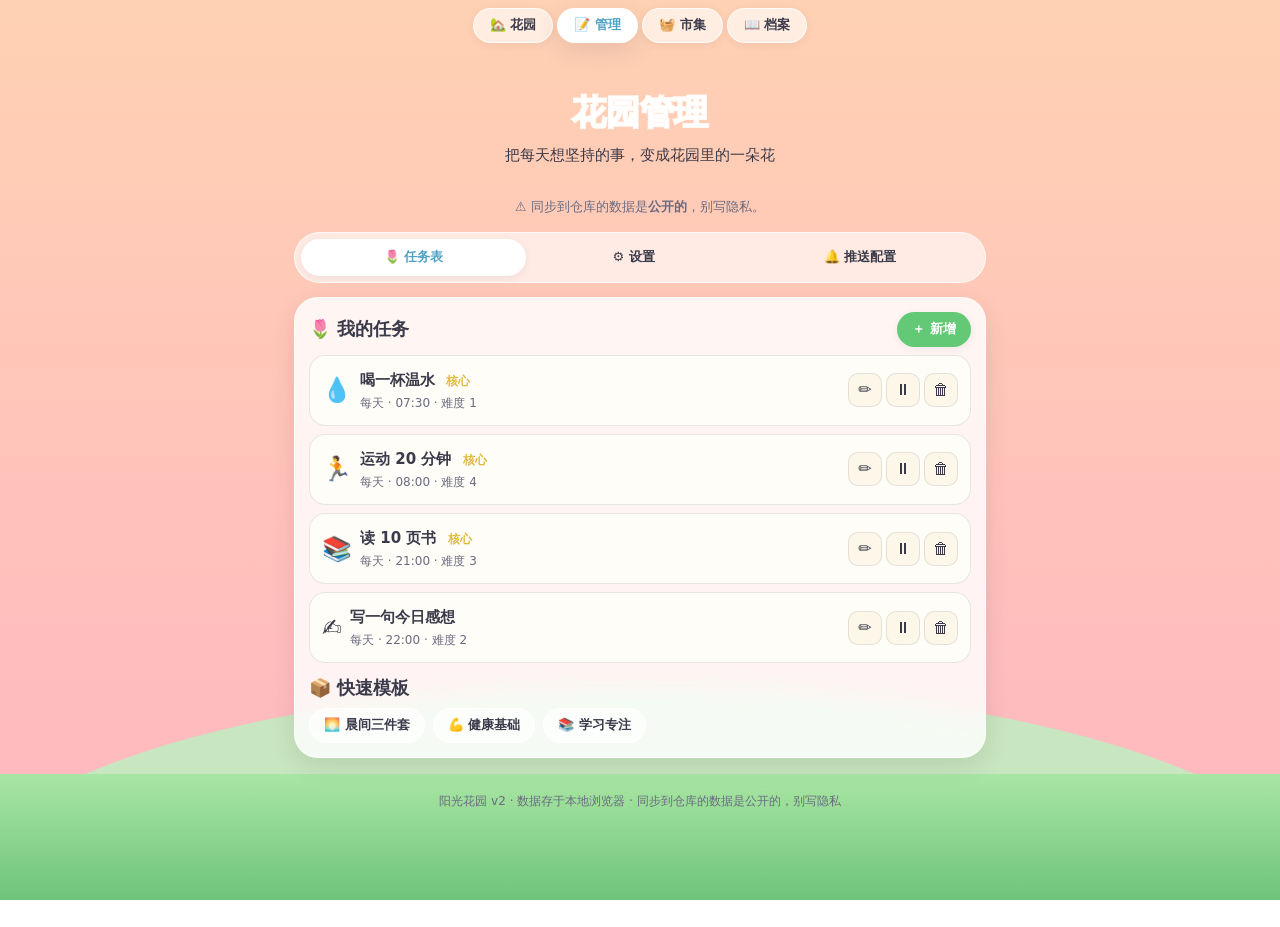
==== commit abbedb88: "feat(deploy): Cloudflare Worker 代理已部署，填入 SYNC_PROXY_URL，实现无令牌跨设备同步" ====
--- a/manage.html
+++ b/manage.html
@@ -1,484 +1,235 @@
 <!DOCTYPE html>
-<html lang="zh-CN">
+<html lang="zh-CN" data-period="morning">
 <head>
   <meta charset="UTF-8" />
-  <meta name="viewport" content="width=device-width, initial-scale=1.0" />
-  <meta name="color-scheme" content="dark" />
-  <meta name="theme-color" content="#060a16" />
+  <meta name="viewport" content="width=device-width, initial-scale=1.0, viewport-fit=cover" />
+  <meta name="color-scheme" content="light" />
+  <meta name="theme-color" content="#87CEEB" />
   <meta name="apple-mobile-web-app-capable" content="yes" />
-  <meta name="apple-mobile-web-app-status-bar-style" content="black-translucent" />
-  <meta name="apple-mobile-web-app-title" content="星河契约" />
-  <title>星图 · 星河契约</title>
+  <meta name="apple-mobile-web-app-title" content="阳光花园" />
+  <title>花园管理 · 阳光花园</title>
   <link rel="manifest" href="manifest.webmanifest" />
   <link rel="apple-touch-icon" sizes="180x180" href="assets/apple-touch-icon.png" />
   <link rel="icon" type="image/png" sizes="32x32" href="assets/favicon-32.png" />
-  <!-- v6 主题防闪：必须在 styles.css 之前落 data-theme，否则会先闪一帧默认色 -->
+
   <script>
     (function () {
       try {
-        var mode = "auto";
-        var value = "";
-        var raw = localStorage.getItem("runform_theme");
-        if (raw) {
-          var o = JSON.parse(raw);
-          if (o && typeof o === "object") {
-            mode = o.mode === "manual" ? "manual" : "auto";
-            value = typeof o.value === "string" ? o.value : "";
-          }
-        }
-        var t = mode === "manual" && value ? value : "";
-        if (!t) {
-          var h = new Date().getHours();
-          t = h < 5 ? "polar" : h < 8 ? "dawn" : h < 18 ? "origin" : "midnight";
-        }
-        if (t && t !== "origin") document.documentElement.setAttribute("data-theme", t);
-      } catch (e) {
-        /* 读不到就用默认主题，绝不因此白屏 */
-      }
+        var h = new Date().getHours();
+        var p = h < 6 ? "night" : h < 9 ? "sunrise" : h < 12 ? "morning"
+              : h < 14 ? "noon" : h < 18 ? "golden" : h < 20 ? "dusk" : "night";
+        var SKY = {
+          sunrise: ["#FFD1B3", "#FFB6C1"], morning: ["#87CEEB", "#BFEFFF"],
+          noon: ["#FFE66D", "#FFF3B0"], golden: ["#FFE9A8", "#98FB98"],
+          dusk: ["#FFA07A", "#E6E6FA"], night: ["#1B2A5B", "#3D5A98"]
+        };
+        var s = SKY[p], r = document.documentElement;
+        r.setAttribute("data-period", p);
+        r.style.setProperty("--g-sky-from", s[0]);
+        r.style.setProperty("--g-sky-to", s[1]);
+      } catch (e) { /* 交给 tokens.css 默认值 */ }
     })();
   </script>
-  <link rel="stylesheet" href="styles.css" />
+
+  <link rel="stylesheet" href="styles/tokens.css" />
+  <link rel="stylesheet" href="styles/base.css" />
+  <link rel="stylesheet" href="styles/scene.css" />
+  <link rel="stylesheet" href="styles/pet.css" />
+  <link rel="stylesheet" href="styles/garden.css" />
+  <link rel="stylesheet" href="styles/ui.css" />
+  <link rel="stylesheet" href="styles/shop.css" />
 </head>
 <body>
-  <main class="container" id="app-root">
-    <!-- 顶部胶囊导航：由 components.js 的 uiNav('manage') 注入 -->
-    <div id="nav-slot"></div>
-
-    <header class="hero hero-small sky-hero">
-      <div class="sky-hero-text">
-        <h1 class="hero-title">我的星图</h1>
-        <p class="hero-subtitle" id="sky-poem">每一个计划，都是一颗与自己缔结的星。</p>
-      </div>
-      <!-- 技术性设置全部收进这个抽屉，主视图只留星空 -->
-      <button
-        type="button"
-        class="gear-btn"
-        id="settings-btn"
-        aria-haspopup="dialog"
-        aria-controls="settings-drawer"
-        aria-expanded="false"
-        title="观星台设置"
-      >
-        <span class="gear-icon" aria-hidden="true">✦</span>
-        <span class="sr-only">观星台设置</span>
-      </button>
+  <div class="g-scene" id="scene-root" aria-hidden="true">
+    <div class="g-scene__sky"></div>
+    <div class="g-scene__hills"></div>
+    <div class="g-scene__grass"></div>
+  </div>
+
+  <nav class="g-nav" id="g-nav" aria-label="主导航">
+    <a class="g-nav__link" href="index.html">🏡 花园</a>
+    <a class="g-nav__link g-nav__link--active" href="manage.html">📝 管理</a>
+    <a class="g-nav__link" href="shop.html">🧺 市集</a>
+    <a class="g-nav__link" href="stats.html">📖 档案</a>
+  </nav>
+
+  <main class="g-main" id="app-root">
+    <header class="g-hero">
+      <h1 class="g-hero__title">花园管理</h1>
+      <p class="g-hero__sub">把每天想坚持的事，变成花园里的一朵花</p>
     </header>
 
-    <!-- ==================== 主视图：星图画布 ==================== -->
-    <section class="card sky-card">
-      <div class="sky-card-head">
-        <div id="sky-meta-slot"><!-- uiSkyMeta 注入 --></div>
-        <button type="button" class="btn btn-vg-gold btn-new-star" id="new-star-btn">
-          ＋ 缔结新星
-        </button>
-      </div>
-
-      <div id="sky-map-slot"><!-- uiStarMap 注入 --></div>
-
-      <p class="sky-hint">
-        点一颗星可以改写它的契约 · 越坚持，它越亮 · 停用的星会熄灭但不会消失
-      </p>
+    <!-- 隐私红线提示（主理人决策 10，必须常驻可见） -->
+    <p class="u-hint u-center" id="privacy-hint">
+      ⚠️ 同步到仓库的数据是<strong>公开的</strong>，别写隐私。
+    </p>
+
+    <!-- Tab 切换 -->
+    <div class="g-tabs" id="tab-bar" role="tablist">
+      <button type="button" class="g-tabs__tab is-active" data-tab="tasks" role="tab">🌷 任务表</button>
+      <button type="button" class="g-tabs__tab" data-tab="settings" role="tab">⚙️ 设置</button>
+      <button type="button" class="g-tabs__tab" data-tab="push" role="tab">🔔 推送配置</button>
+    </div>
+
+    <!-- ============ Tab 1 · 任务表 ============ -->
+    <section class="g-card" id="tab-tasks" data-panel="tasks">
+      <div class="g-card__head u-row u-row--between">
+        <h2 class="g-card__title">🌷 我的任务</h2>
+        <button type="button" class="u-btn u-btn--primary u-btn--sm" id="add-plan-btn">＋ 新增</button>
+      </div>
+
+      <!-- 新建 / 编辑表单 -->
+      <form class="g-form" id="plan-form" hidden>
+        <input type="hidden" id="plan-id" value="" />
+        <label class="g-form__row">
+          <span class="g-form__label">任务名</span>
+          <input class="g-input" type="text" id="plan-name" maxlength="30" placeholder="比如：晨跑 20 分钟" />
+        </label>
+        <div class="g-form__row">
+          <span class="g-form__label">图标</span>
+          <div id="plan-icon-picker"><!-- RF.ui.iconPicker 注入 --></div>
+        </div>
+        <div class="g-form__row u-row u-row--wrap">
+          <label class="g-form__inline">
+            <span class="g-form__label">频率</span>
+            <select class="g-input" id="plan-freq">
+              <option value="daily">每天</option>
+              <option value="weekly">每周</option>
+              <option value="monthly">每月</option>
+            </select>
+          </label>
+          <label class="g-form__inline">
+            <span class="g-form__label">时间</span>
+            <input class="g-input" type="time" id="plan-time" value="08:00" />
+          </label>
+        </div>
+        <div class="g-form__row u-row u-row--wrap">
+          <label class="g-form__inline">
+            <span class="g-form__label">难度 1-5</span>
+            <input class="g-input u-num" type="number" id="plan-difficulty" min="1" max="5" value="3" />
+          </label>
+          <label class="g-form__inline">
+            <span class="g-form__label">预估分钟</span>
+            <input class="g-input u-num" type="number" id="plan-est" min="1" max="240" value="5" />
+          </label>
+        </div>
+        <label class="g-form__row g-form__row--switch">
+          <span class="g-form__label">核心任务 ⭐</span>
+          <input type="checkbox" id="plan-core" checked />
+          <span class="u-hint">关掉后未完成也不算断签，但那朵花不会开</span>
+        </label>
+        <label class="g-form__row g-form__row--switch">
+          <span class="g-form__label">启用</span>
+          <input type="checkbox" id="plan-enabled" checked />
+        </label>
+        <div class="u-row">
+          <button type="submit" class="u-btn u-btn--primary" id="plan-save">保存</button>
+          <button type="button" class="u-btn u-btn--ghost" id="plan-cancel">取消</button>
+        </div>
+      </form>
+
+      <ul class="g-plan-list" id="plan-list"></ul>
+      <p class="u-hint" id="plan-empty" hidden>还没有任务，点右上角「＋ 新增」种下第一颗种子。</p>
+
+      <div class="g-card__head u-mt-md">
+        <h3 class="g-card__title">📦 快速模板</h3>
+      </div>
+      <div class="u-row u-row--wrap" id="plan-templates">
+        <button type="button" class="u-btn u-btn--ghost u-btn--sm" data-tpl="morning">🌅 晨间三件套</button>
+        <button type="button" class="u-btn u-btn--ghost u-btn--sm" data-tpl="health">💪 健康基础</button>
+        <button type="button" class="u-btn u-btn--ghost u-btn--sm" data-tpl="study">📚 学习专注</button>
+      </div>
     </section>
 
-    <!-- ==================== 备忘录（一次性临时事项提醒） ==================== -->
-    <section class="card memo-card">
-      <div class="card-head">
-        <h2 class="card-title">📌 备忘录</h2>
-        <p class="memo-sub">记一条临时事项，到点提醒你（钉钉 + 站内提示双通道）</p>
-      </div>
-
-      <form id="memo-form" class="checkin-form memo-form">
-        <div class="field-row">
-          <div>
-            <label for="memo-title" class="field-label">事项</label>
-            <input
-              type="text"
-              id="memo-title"
-              class="input"
-              maxlength="60"
-              placeholder="如：周五 14:00 交房租"
-              autocomplete="off"
-            />
-          </div>
-          <div>
-            <label for="memo-due" class="field-label">到期时间</label>
-            <input type="datetime-local" id="memo-due" class="input" />
-          </div>
-        </div>
-        <div class="form-actions">
-          <button type="submit" class="btn btn-vg-gold" id="memo-add-btn">记下</button>
-        </div>
-      </form>
-
-      <div id="memo-list"><!-- app2.js 渲染 --></div>
+    <!-- ============ Tab 2 · 设置 ============ -->
+    <section class="g-card" id="tab-settings" data-panel="settings" hidden>
+      <h2 class="g-card__title">⚙️ 设置</h2>
+
+      <label class="g-form__row">
+        <span class="g-form__label">精灵名字</span>
+        <input class="g-input" type="text" id="pet-name" maxlength="12" placeholder="小光" />
+      </label>
+
+      <div class="g-form__row u-row u-row--wrap">
+        <label class="g-form__inline">
+          <span class="g-form__label">每日饮水目标（ml）</span>
+          <input class="g-input u-num" type="number" id="water-goal" min="500" max="5000" step="100" value="2000" />
+        </label>
+        <label class="g-form__inline">
+          <span class="g-form__label">番茄钟（分钟）</span>
+          <input class="g-input u-num" type="number" id="focus-minutes" min="5" max="90" step="5" value="25" />
+        </label>
+      </div>
+
+      <label class="g-form__row g-form__row--switch">
+        <span class="g-form__label">音效</span>
+        <input type="checkbox" id="opt-sound" checked />
+      </label>
+      <label class="g-form__row g-form__row--switch">
+        <span class="g-form__label">减少动效</span>
+        <input type="checkbox" id="opt-reduce-motion" />
+      </label>
+      <label class="g-form__row g-form__row--switch">
+        <span class="g-form__label">不同步 note（感想不外传）</span>
+        <input type="checkbox" id="opt-no-note" />
+        <span class="u-hint">开启后同步到仓库前会清空打卡备注，只留完成情况</span>
+      </label>
+
+      <hr class="g-hr" />
+
+      <h3 class="g-card__title">🔄 同步</h3>
+      <p class="u-hint">上次同步：<span id="last-sync">从未</span></p>
+      <label class="g-form__row">
+        <span class="g-form__label">同步代理地址</span>
+        <input class="g-input" type="url" id="proxy-url" placeholder="https://runform-sync.3341644038.workers.dev" />
+      </label>
+      <label class="g-form__row">
+        <span class="g-form__label">本机 PAT（仅存本地，绝不出网）</span>
+        <input class="g-input" type="password" id="pat-input" autocomplete="off" placeholder="留空则走代理通道" />
+      </label>
+      <div class="u-row">
+        <button type="button" class="u-btn u-btn--primary" id="sync-now-btn">立即同步</button>
+        <button type="button" class="u-btn u-btn--ghost" id="pull-now-btn">拉取仓库状态</button>
+      </div>
     </section>
 
-    <footer class="footer">
-      <a id="back-btn" class="btn btn-vg-blue" href="index.html">回到天文台</a>
-      <p>星河契约 · RUN-form · 数据存于本地浏览器</p>
+    <!-- ============ Tab 3 · 推送配置 ============ -->
+    <section class="g-card" id="tab-push" data-panel="push" hidden>
+      <h2 class="g-card__title">🔔 推送配置</h2>
+      <p class="u-hint">GitHub Actions 高峰期会迟到，所以按「目标时间 − 提前量」触发，再补睡到点。</p>
+
+      <label class="g-form__row">
+        <span class="g-form__label">提前量（分钟）</span>
+        <input class="g-input u-num" type="number" id="lead-minutes" min="0" max="120" step="1" value="30" />
+      </label>
+
+      <!-- 校准建议：数据来自 data/push-state.json 的 sent 记录 -->
+      <div class="g-calib" id="calib-box">
+        <p class="u-sm">最近 10 条平均迟到 <strong class="u-num" id="avg-late">—</strong> 分钟</p>
+        <p class="u-sm">建议提前量：<strong class="u-num" id="suggested-lead">—</strong> 分钟</p>
+        <button type="button" class="u-btn u-btn--ghost u-btn--sm" id="apply-suggest-btn">应用建议</button>
+      </div>
+
+      <ul class="g-slot-list" id="slot-list">
+        <!-- 由 js/pages/manage.js 按 RF.schema.PUSH_SLOTS 渲染 6 行：
+             [开关] 槽位名 [目标时间 input[type=time]] [昨天实际送达] -->
+      </ul>
+
+      <div class="u-row u-mt-md">
+        <button type="button" class="u-btn u-btn--primary" id="save-push-btn">保存推送配置</button>
+        <button type="button" class="u-btn u-btn--ghost" id="test-push-btn">测试推送</button>
+      </div>
+      <p class="u-hint">默认只开 4 个槽（07:00 / 21:30 / 22:30 / 00:00），12:00 与 18:00 默认关闭。</p>
+    </section>
+
+    <footer class="g-footer">
+      阳光花园 v2 · 数据存于本地浏览器 · 同步到仓库的数据是公开的，别写隐私
     </footer>
   </main>
 
-  <!-- ==================== 星体编辑舱（新增 / 编辑共用） ==================== -->
-  <div class="modal" id="star-modal" hidden>
-    <div class="modal-backdrop" data-act="close-star"></div>
-    <div
-      class="modal-panel"
-      role="dialog"
-      aria-modal="true"
-      aria-labelledby="star-modal-title"
-    >
-      <header class="modal-head">
-        <h2 class="modal-title" id="star-modal-title">缔结新星</h2>
-        <button type="button" class="modal-close" id="star-close" data-act="close-star">
-          <span aria-hidden="true">×</span><span class="sr-only">关闭</span>
-        </button>
-      </header>
-
-      <div class="modal-body">
-        <div id="star-brief-slot"><!-- uiStarBrief 注入 --></div>
-
-        <!-- 计划表单：v2/v3 全部 id 原样保留，仅换了容器与文案 -->
-        <form id="plan-form" class="checkin-form">
-          <label for="plan-name" class="field-label">星名</label>
-          <input type="text" id="plan-name" class="input" placeholder="如：跑步" autocomplete="off" />
-
-          <label class="field-label field-label-gap">星徽</label>
-          <div id="icon-picker-slot"><!-- uiIconPicker 注入 --></div>
-
-          <label class="field-label field-label-gap">星色</label>
-          <div id="theme-picker-slot"><!-- uiThemePicker 注入 --></div>
-
-          <label for="plan-desc" class="field-label field-label-gap">一句话契约（可选）</label>
-          <input
-            type="text"
-            id="plan-desc"
-            class="input"
-            maxlength="60"
-            placeholder="如：五公里，慢一点也没关系"
-            autocomplete="off"
-          />
-
-          <div class="field-row field-label-gap">
-            <div>
-              <label for="plan-freq" class="field-label">周期</label>
-              <select id="plan-freq" class="input">
-                <option value="daily">每日</option>
-                <option value="weekly">每周</option>
-                <option value="monthly">每月</option>
-              </select>
-            </div>
-            <div>
-              <label for="plan-time" class="field-label">亮起时刻</label>
-              <input type="time" id="plan-time" class="input" value="08:00" />
-            </div>
-          </div>
-
-          <div id="weekday-wrap" hidden>
-            <label for="plan-weekday" class="field-label field-label-gap">星期</label>
-            <!-- ⚠️ value 是 Python 口径：周一 = 0，与 data/plans.json、提醒脚本完全一致 -->
-            <select id="plan-weekday" class="input">
-              <option value="0">周一</option>
-              <option value="1">周二</option>
-              <option value="2">周三</option>
-              <option value="3">周四</option>
-              <option value="4">周五</option>
-              <option value="5">周六</option>
-              <option value="6">周日</option>
-            </select>
-          </div>
-
-          <div id="date-wrap" hidden>
-            <label for="plan-date" class="field-label field-label-gap">日期（每月第几日）</label>
-            <input type="number" id="plan-date" class="input" min="1" max="31" value="1" />
-          </div>
-
-          <label class="checkbox-row">
-            <input type="checkbox" id="plan-enabled" checked />
-            <span>让它亮着（取消勾选 ＝ 暂时熄灭，数据不会丢）</span>
-          </label>
-
-          <div class="form-actions">
-            <button type="submit" class="btn btn-vg-gold" id="plan-submit">缔结</button>
-            <a href="#" id="plan-cancel" class="link-cancel" hidden>取消</a>
-          </div>
-
-          <div class="danger-zone" id="plan-danger" hidden>
-            <button type="button" class="extinguish-btn" id="plan-delete">熄灭此星</button>
-            <span class="danger-note">熄灭后这颗星会从夜空中消失，记录不可恢复。</span>
-          </div>
-        </form>
-      </div>
-    </div>
-  </div>
-
-  <!-- ==================== 观星台设置抽屉 ==================== -->
-  <div class="drawer" id="settings-drawer" hidden>
-    <div class="drawer-backdrop" data-act="close-settings"></div>
-    <aside
-      class="drawer-panel"
-      role="dialog"
-      aria-modal="true"
-      aria-labelledby="drawer-title"
-    >
-      <header class="drawer-head">
-        <h2 class="drawer-title" id="drawer-title">观星台设置</h2>
-        <button
-          type="button"
-          class="modal-close"
-          id="settings-close"
-          data-act="close-settings"
-        >
-          <span aria-hidden="true">×</span><span class="sr-only">关闭</span>
-        </button>
-      </header>
-
-      <div class="drawer-body">
-        <!-- 同步到 GitHub（Token 只存本机浏览器；v2 id 全部保留） -->
-        <section class="drawer-sec" id="sync-card">
-          <h3 class="drawer-sec-title">🔄 同步到仓库</h3>
-          <p class="notice-warn">
-            提醒脚本读的是仓库里的 <code>data/plans.json</code>，不是浏览器里的数据。
-            <strong>改动星图后需要同步一次</strong>，钉钉提醒才会跟着变。
-          </p>
-
-          <label for="pat-input" class="field-label">Personal Access Token</label>
-          <input
-            type="password"
-            id="pat-input"
-            class="input"
-            placeholder="ghp_xxx 或 github_pat_xxx"
-            autocomplete="off"
-          />
-          <p class="setting-note">
-            Token 仅存本机浏览器 localStorage，<strong>不发往第三方</strong>；填好后会自动同步。
-            权限：Classic 勾 <code>repo</code>；Fine-grained 给
-            <code>Contents: read &amp; write</code> + <code>Metadata: read</code>。
-            安全提示：
-            <a href="https://github.com/settings/tokens" target="_blank" rel="noopener">定期在 GitHub 轮换</a>
-            可降低泄露风险；如怀疑 token 已暴露，应立即在 GitHub 撤销并重新生成。
-          </p>
-
-          <div class="form-actions">
-            <button type="button" class="btn btn-vg-blue" id="sync-btn">同步到仓库</button>
-          </div>
-        </section>
-
-        <!-- 备份与恢复 -->
-        <section class="drawer-sec" id="backup-card">
-          <h3 class="drawer-sec-title">💾 备份与恢复</h3>
-          <p class="setting-note">
-            导出内容包含 <strong>计划 + 台账 + 偏好</strong>，
-            <strong>不含 Token</strong>，可放心保存或转移到别的浏览器。
-          </p>
-
-          <div class="form-actions">
-            <button type="button" class="btn btn-vg-teal" id="export-btn">导出备份 JSON</button>
-          </div>
-
-          <label for="import-file" class="field-label field-label-gap">选择备份文件</label>
-          <input type="file" id="import-file" class="input" accept="application/json,.json" />
-
-          <label class="checkbox-row">
-            <input type="checkbox" id="import-merge" checked />
-            <span>合并导入（按 id 合并，不勾选 ＝ 整体覆盖）</span>
-          </label>
-
-          <div class="form-actions">
-            <button type="button" class="btn btn-vg-blue" id="import-btn">导入</button>
-          </div>
-        </section>
-
-        <!-- 界面偏好 -->
-        <section class="drawer-sec" id="prefs-card">
-          <h3 class="drawer-sec-title">🎛 观星偏好</h3>
-
-          <label class="checkbox-row">
-            <input type="checkbox" id="pref-manual" checked />
-            <span>在天文台显示「点亮」按钮</span>
-          </label>
-
-          <label for="pref-heatmap-source" class="field-label field-label-gap">星点图数据来源</label>
-          <select id="pref-heatmap-source" class="input">
-            <option value="all">全部来源（提醒送达 + 手动点亮）</option>
-            <option value="auto">仅提醒送达</option>
-            <option value="manual">仅手动点亮</option>
-          </select>
-
-          <label class="checkbox-row">
-            <input type="checkbox" id="pref-reduce-motion" />
-            <span>减少动效（星点闪烁 / 进场动画 / 数字滚动全部关闭）</span>
-          </label>
-          <p class="setting-note">
-            系统若已开启「减少动态效果」，此处无论怎么设置都会自动降级。
-          </p>
-        </section>
-
-        <!-- v6 · 天色（四季主题） -->
-        <section class="drawer-sec" id="theme-card">
-          <h3 class="drawer-sec-title">🌗 天色</h3>
-          <div id="theme-slot-v6"><!-- uiThemeSwitch 注入 --></div>
-        </section>
-
-        <!-- v6 · 感官：静默总开关 + 白噪音 -->
-        <section class="drawer-sec" id="sensory-card">
-          <h3 class="drawer-sec-title">🔊 声音与触感</h3>
-          <label class="checkbox-row">
-            <input type="checkbox" id="pref-silent" />
-            <span>静默模式（不出声、不震动，只留画面）</span>
-          </label>
-          <p class="setting-note">
-            静默是一票否决：开着它，下面的白噪音与所有打卡音效都不会响。
-          </p>
-          <div id="wn-slot" class="field-label-gap"><!-- uiWhiteNoise 注入 --></div>
-        </section>
-
-        <!-- v6 · 环境动效 + 星幕：能力不支持时整块由 app2.js 隐藏 -->
-        <section class="drawer-sec" id="ambient-card" hidden>
-          <h3 class="drawer-sec-title">🌌 环境动效</h3>
-          <label class="checkbox-row">
-            <input type="checkbox" id="pref-ambient" />
-            <span>让背景的星缓慢流动</span>
-          </label>
-          <p class="setting-note">
-            默认关闭。不手动开的话，只有「充电中 + Wi-Fi」时才会自己亮起来；
-            帧率掉下去会自动减粒子，再掉就自己停。
-          </p>
-        </section>
-
-        <section class="drawer-sec" id="screensaver-card" hidden>
-          <h3 class="drawer-sec-title">🕯 星幕</h3>
-          <label class="checkbox-row">
-            <input type="checkbox" id="pref-screensaver" />
-            <span>闲置 3 分钟后进入星幕（时钟 + 连续天数）</span>
-          </label>
-          <div class="poster-acts">
-            <button type="button" class="btn btn-ghost btn-sm" id="ss-now">现在就进星幕</button>
-          </div>
-          <p class="setting-note">
-            星幕期间会请求保持屏幕常亮；退出时立刻释放。不支持的浏览器看不到这一节。
-          </p>
-        </section>
-
-        <!-- v6 · 星图互鉴 -->
-        <section class="drawer-sec" id="friend-card">
-          <h3 class="drawer-sec-title">🔭 星图互鉴</h3>
-          <div id="fm-slot"><!-- uiFriendCompare 注入 --></div>
-        </section>
-
-        <!-- 星光台账 -->
-        <section class="drawer-sec" id="ledger-card">
-          <details class="collapsible">
-            <summary>📒 星光台账</summary>
-            <div class="table-wrap">
-              <table class="ledger-table">
-                <thead>
-                  <tr>
-                    <th>序号</th>
-                    <th>日期时间</th>
-                    <th>星</th>
-                    <th>来源</th>
-                    <th>操作</th>
-                  </tr>
-                </thead>
-                <tbody id="ledger-body"><!-- 由 app2.js 动态渲染 --></tbody>
-              </table>
-              <p class="empty-hint" id="ledger-empty" hidden>还没有点亮记录，去天文台点亮一颗吧。</p>
-            </div>
-            <button type="button" class="btn btn-vg-danger" id="clear-all-btn">清空全部记录</button>
-          </details>
-        </section>
-
-        <!-- 语录库扩充：网页端贴句子 → repository_dispatch → add-quotes.yml 由 Actions 写回仓库 -->
-        <section class="drawer-sec" id="quotes-card">
-          <h3 class="drawer-sec-title">✍️ 扩充语录库</h3>
-
-          <div class="quote-status">
-            <div class="quote-status-tile">
-              <span class="quote-status-value" id="quote-total-count">—</span>
-              <span class="quote-status-label">语录库总条数</span>
-            </div>
-            <div class="quote-status-tile">
-              <span class="quote-status-value" id="quote-preview-count">0</span>
-              <span class="quote-status-label">本次将新增</span>
-            </div>
-            <div class="quote-status-tile">
-              <span class="quote-status-value" id="quote-duplicate-count">0</span>
-              <span class="quote-status-label">已有重复</span>
-            </div>
-          </div>
-
-          <div id="quote-duplicate-box" class="quote-dup-hint" hidden>
-            <strong>以下句子语录库里已经有了，提交会自动跳过：</strong>
-            <ul id="quote-duplicate-list"></ul>
-          </div>
-
-          <p class="setting-note">
-            每行一句，会<strong>追加到 <code>data/quotes.json</code> 末尾</strong>。
-            首页「星语」与早晚 09:10 / 21:10 两条钉钉推送共用这一份库，
-            <strong>条数越多，越久不重样</strong>。
-            与库里重复的句子会自动跳过；含
-            <code>&lt;</code> <code>&gt;</code> <code>&amp;</code> <code>"</code>
-            的行会被丢弃。
-          </p>
-
-          <label for="quote-input" class="field-label">新语录（每行一句）</label>
-          <textarea id="quote-input" class="textarea" rows="4"
-            placeholder="别停，你已经走了这么远。&#10;你现在做的一切，都在为将来的你铺路。"></textarea>
-
-          <p class="setting-note">
-            提交后 GitHub Actions 约 1 分钟写回仓库，Pages 重新发布后首页生效。
-          </p>
-
-          <div class="form-actions">
-            <button type="button" class="btn btn-vg-teal" id="add-quote-btn">添加到语录库</button>
-          </div>
-        </section>
-
-        <p class="drawer-about">
-          星河契约 · RUN-form v4 —— 无后端、无构建、无第三方依赖，
-          所有数据都躺在这台设备的浏览器里。
-        </p>
-      </div>
-    </aside>
-  </div>
-
-  <!-- v6 星屑画布（z-index 60，永不吃点击） -->
-  <canvas id="fx-layer" aria-hidden="true"></canvas>
-  <!-- v6 浮层挂载点（z-index 80，toast 仍在其上） -->
   <div id="overlay-root"></div>
-
-  <!-- 全局 toast 提示容器 -->
-  <div id="toast" class="toast" role="status" aria-live="polite" hidden></div>
-
-  <!-- PWA：注册 Service Worker（异步，不阻塞页面） -->
-  <script src="register-sw.js"></script>
-  <!-- 背景图 blur-up：高清图加载完后淡出低清占位 -->
-  <script>
-    (function () {
-      const img = new Image();
-      img.src = "assets/bg-vangogh-ocean.webp";
-      if (img.complete) {
-        document.body.classList.add("bg-ready");
-      } else {
-        img.addEventListener("load", function () {
-          document.body.classList.add("bg-ready");
-        });
-      }
-    })();
-  </script>
-  <!-- ⚠️ 加载顺序固定：store.js → v6 模块 → components.js → app2.js
-       星图页承载设置抽屉：四季主题 / 星轨背景 / 屏保 / 白噪音 / 星图互鉴的开关都在这儿。 -->
-  <script src="store.js"></script>
-  <script src="sensory.js"></script>
-  <script src="theme.js"></script>
-  <script src="rank.js"></script>
-  <script src="whitenoise.js"></script>
-  <script src="ambient.js"></script>
-  <script src="screensaver.js"></script>
-  <script src="friendmap.js"></script>
-  <script src="shortcuts.js"></script>
-  <script src="components.js"></script>
-  <script src="app2.js"></script>
+  <div id="toast" class="g-toast" role="status" aria-live="polite" hidden></div>
+
+  <script src="js/core/boot.js"></script>
 </body>
 </html>
--- a/styles/tokens.css
+++ b/styles/tokens.css
@@ -0,0 +1,141 @@
+/**
+ * styles/tokens.css —— 设计令牌（全局唯一真源）
+ *
+ * 归属：地基（T01，已实现）。
+ * 约定：
+ *   · B/C/D 组只能用这里定义的变量，**不得再硬编码颜色 / 圆角 / 阴影**。
+ *   · 变量命名 --g-<语义>（设计文档 §8.1）。
+ *   · 时段天空色由防闪脚本与 js/ui/scene.js 覆盖 --g-sky-from / --g-sky-to，
+ *     本文件只提供 6 个时段的**定义**与白天默认值。
+ *
+ * 字体：不引外链 CDN，用 system-ui + 圆润 fallback 栈；标题描边用 -webkit-text-stroke。
+ */
+:root {
+  /* ============ 六主色（设计文档 §2.2 指定） ============ */
+  --g-sky: #87ceeb;         /* 天空蓝 */
+  --g-mint: #98fb98;        /* 薄荷绿 */
+  --g-lemon: #ffe66d;       /* 柠檬黄 */
+  --g-coral: #ffb6c1;       /* 珊瑚粉 */
+  --g-lavender: #e6e6fa;    /* 薰衣草紫 */
+  --g-orange: #ffa07a;      /* 暖橙 */
+
+  /* 主色加深（文字 / 描边 / 进度条底色用） */
+  --g-sky-deep: #4fa3c7;
+  --g-mint-deep: #63c977;
+  --g-lemon-deep: #e0b93f;
+  --g-coral-deep: #f08ca3;
+  --g-lavender-deep: #b9b9e8;
+  --g-orange-deep: #e8764f;
+
+  /* 主色减淡（卡片底 / 高亮底用） */
+  --g-sky-soft: #dff1fb;
+  --g-mint-soft: #e4fce4;
+  --g-lemon-soft: #fff8d6;
+  --g-coral-soft: #ffeef2;
+  --g-lavender-soft: #f4f4fe;
+  --g-orange-soft: #ffece3;
+
+  /* ============ 中性色 ============ */
+  --g-ink: #3a3a4a;
+  --g-ink-soft: #6b6b80;
+  --g-paper: #fffdf7;
+  --g-paper-2: #fdf7ea;
+  --g-line: rgba(58, 58, 74, 0.12);
+  --g-white: #ffffff;
+
+  /* ============ 6 个时段的天空色（设计文档 §5.11 PERIODS） ============ */
+  --g-sky-sunrise-from: #ffd1b3;
+  --g-sky-sunrise-to: #ffb6c1;
+
+  --g-sky-morning-from: #87ceeb;
+  --g-sky-morning-to: #bfefff;
+
+  --g-sky-noon-from: #ffe66d;
+  --g-sky-noon-to: #fff3b0;
+
+  --g-sky-golden-from: #ffe9a8;
+  --g-sky-golden-to: #98fb98;
+
+  --g-sky-dusk-from: #ffa07a;
+  --g-sky-dusk-to: #e6e6fa;
+
+  --g-sky-night-from: #1b2a5b;
+  --g-sky-night-to: #3d5a98;
+
+  /* 当前生效的天空（被防闪脚本 / scene.js 覆盖） */
+  --g-sky-from: var(--g-sky-morning-from);
+  --g-sky-to: var(--g-sky-morning-to);
+
+  /* 地面与文字：夜间会由 scene.css 按 [data-period="night"] 反色 */
+  --g-grass-from: #a8e6a3;
+  --g-grass-to: #6fc47a;
+  --g-hill: #bfeec0;
+  --g-text: var(--g-ink);
+  --g-text-soft: var(--g-ink-soft);
+  --g-text-on-sky: var(--g-ink);
+
+  /* ============ 圆角 ============ */
+  --g-radius-sm: 10px;
+  --g-radius-md: 16px;
+  --g-radius-lg: 24px;
+  --g-radius-xl: 32px;
+  --g-radius-pill: 999px;
+
+  /* ============ 阴影 ============ */
+  --g-shadow-sm: 0 2px 8px rgba(58, 58, 74, 0.08);
+  --g-shadow-md: 0 8px 24px rgba(58, 58, 74, 0.12);
+  --g-shadow-lg: 0 16px 40px rgba(58, 58, 74, 0.18);
+
+  /* ============ 毛玻璃 ============ */
+  --g-glass-bg: rgba(255, 255, 255, 0.62);
+  --g-glass-bg-strong: rgba(255, 255, 255, 0.82);
+  --g-glass-border: rgba(255, 255, 255, 0.75);
+  --g-glass-blur: 14px;
+
+  /* ============ 字体栈（无外链 CDN） ============ */
+  --g-font: system-ui, -apple-system, "PingFang SC", "HarmonyOS Sans SC", "Noto Sans CJK SC",
+    "Microsoft YaHei UI", "Microsoft YaHei", "Segoe UI", Roboto, "Helvetica Neue", Arial, sans-serif;
+  --g-font-title: "PingFang SC", "HarmonyOS Sans SC", system-ui, -apple-system,
+    "Microsoft YaHei UI", "Segoe UI", sans-serif;
+  --g-font-num: "SF Mono", ui-monospace, Menlo, Consolas, "Courier New", monospace;
+
+  --g-fs-xs: 12px;
+  --g-fs-sm: 13px;
+  --g-fs-md: 15px;
+  --g-fs-lg: 18px;
+  --g-fs-xl: 24px;
+  --g-fs-2xl: 34px;
+
+  /* ============ 间距 ============ */
+  --g-gap-xs: 4px;
+  --g-gap-sm: 8px;
+  --g-gap-md: 14px;
+  --g-gap-lg: 20px;
+  --g-gap-xl: 32px;
+
+  /* ============ 层级 ============ */
+  --g-z-scene: 0;
+  --g-z-content: 10;
+  --g-z-nav: 40;
+  --g-z-fx: 60;
+  --g-z-overlay: 80;
+  --g-z-toast: 100;
+
+  /* ============ 动效 ============ */
+  --g-dur-fast: 160ms;
+  --g-dur-mid: 320ms;
+  --g-dur-slow: 720ms;
+  --g-ease: cubic-bezier(0.34, 1.36, 0.64, 1);
+
+  /* ============ 四项状态条（精灵） ============ */
+  --g-stat-food: var(--g-orange);
+  --g-stat-mood: var(--g-coral);
+  --g-stat-energy: var(--g-lemon);
+  --g-stat-bond: var(--g-lavender-deep);
+
+  /* ============ 语义色 ============ */
+  --g-ok: var(--g-mint-deep);
+  --g-warn: var(--g-lemon-deep);
+  --g-danger: #ef7a7a;
+  --g-info: var(--g-sky-deep);
+}
--- a/styles/base.css
+++ b/styles/base.css
@@ -0,0 +1,353 @@
+/**
+ * styles/base.css —— reset / 排版 / 滚动条 / .u-* 工具类 / 无障碍焦点环 / 导航与页脚
+ *
+ * 归属：地基（T01，已实现）。
+ * 边界说明：
+ *   · 本站**导航栏与页脚**由地基定义（4 个页面共用，B 组不要重复实现）。
+ *   · 卡片 / 按钮 / 状态条 / 环形进度 / 弹窗 / 徽章 / 任务卡 属于 ui.css（B 组），本文件不碰。
+ *   · z-index 全部取自 tokens.css 的 --g-z-*，禁止写魔法数字。
+ */
+
+/* ---------------- reset ---------------- */
+*,
+*::before,
+*::after {
+  box-sizing: border-box;
+}
+
+html,
+body {
+  margin: 0;
+  padding: 0;
+  min-height: 100%;
+}
+
+html {
+  -webkit-text-size-adjust: 100%;
+  text-size-adjust: 100%;
+}
+
+body {
+  font-family: var(--g-font);
+  font-size: var(--g-fs-md);
+  line-height: 1.6;
+  color: var(--g-text);
+  background: linear-gradient(180deg, var(--g-sky-from) 0%, var(--g-sky-to) 100%);
+  background-attachment: fixed;
+  -webkit-font-smoothing: antialiased;
+  transition: background var(--g-dur-slow) linear;
+}
+
+h1,
+h2,
+h3,
+h4,
+p,
+ul,
+ol,
+figure {
+  margin: 0;
+}
+
+ul,
+ol {
+  padding: 0;
+  list-style: none;
+}
+
+img,
+svg,
+canvas {
+  display: block;
+  max-width: 100%;
+}
+
+button,
+input,
+select,
+textarea {
+  font: inherit;
+  color: inherit;
+}
+
+button {
+  cursor: pointer;
+  border: 0;
+  background: none;
+}
+
+a {
+  color: var(--g-info);
+  text-decoration: none;
+}
+
+table {
+  border-collapse: collapse;
+  width: 100%;
+}
+
+[hidden] {
+  display: none !important;
+}
+
+/* ---------------- 无障碍焦点环 ---------------- */
+:focus {
+  outline: none;
+}
+
+:focus-visible {
+  outline: 3px solid var(--g-sky-deep);
+  outline-offset: 2px;
+  border-radius: var(--g-radius-sm);
+}
+
+/* ---------------- 排版 ---------------- */
+.u-title {
+  font-family: var(--g-font-title);
+  font-weight: 800;
+  letter-spacing: 0.02em;
+  line-height: 1.25;
+}
+
+/* 标题描边：不引外链字体的圆润替代方案 */
+.u-title-stroke {
+  -webkit-text-stroke: 2px var(--g-white);
+  paint-order: stroke fill;
+  text-shadow: 0 2px 0 rgba(255, 255, 255, 0.55);
+}
+
+.u-num {
+  font-family: var(--g-font-num);
+  font-variant-numeric: tabular-nums;
+}
+
+.u-hint {
+  margin: var(--g-gap-sm) 0 0;
+  font-size: var(--g-fs-sm);
+  color: var(--g-text-soft);
+}
+
+/* ---------------- 滚动条 ---------------- */
+* {
+  scrollbar-width: thin;
+  scrollbar-color: rgba(58, 58, 74, 0.25) transparent;
+}
+
+::-webkit-scrollbar {
+  width: 8px;
+  height: 8px;
+}
+
+::-webkit-scrollbar-thumb {
+  background: rgba(58, 58, 74, 0.22);
+  border-radius: var(--g-radius-pill);
+}
+
+::-webkit-scrollbar-thumb:hover {
+  background: rgba(58, 58, 74, 0.35);
+}
+
+::-webkit-scrollbar-track {
+  background: transparent;
+}
+
+/* ---------------- 布局骨架 ---------------- */
+.g-main {
+  position: relative;
+  z-index: var(--g-z-content);
+  max-width: 720px;
+  margin: 0 auto;
+  padding: var(--g-gap-lg) var(--g-gap-md) 96px;
+  display: flex;
+  flex-direction: column;
+  gap: var(--g-gap-md);
+}
+
+.g-hero {
+  padding: var(--g-gap-md) 0 var(--g-gap-sm);
+  text-align: center;
+}
+
+.g-hero__title {
+  font-family: var(--g-font-title);
+  font-size: var(--g-fs-2xl);
+  font-weight: 800;
+  color: var(--g-white);
+  -webkit-text-stroke: 2px rgba(255, 255, 255, 0.85);
+  paint-order: stroke fill;
+}
+
+.g-hero__sub {
+  margin-top: var(--g-gap-xs);
+  font-size: var(--g-fs-md);
+  color: var(--g-text-on-sky);
+}
+
+.g-hero__meta {
+  margin-top: var(--g-gap-xs);
+  font-size: var(--g-fs-sm);
+  color: var(--g-text-soft);
+}
+
+/* ---------------- 胶囊导航（4 页共用） ---------------- */
+.g-nav {
+  position: sticky;
+  top: 0;
+  z-index: var(--g-z-nav);
+  display: flex;
+  justify-content: center;
+  gap: var(--g-gap-xs);
+  margin: 0 auto;
+  padding: var(--g-gap-sm);
+  max-width: 720px;
+  pointer-events: none;
+}
+
+.g-nav__link {
+  pointer-events: auto;
+  padding: 6px 16px;
+  border-radius: var(--g-radius-pill);
+  font-size: var(--g-fs-sm);
+  font-weight: 600;
+  color: var(--g-ink);
+  background: var(--g-glass-bg);
+  border: 1px solid var(--g-glass-border);
+  backdrop-filter: blur(var(--g-glass-blur));
+  -webkit-backdrop-filter: blur(var(--g-glass-blur));
+  box-shadow: var(--g-shadow-sm);
+  transition: transform var(--g-dur-fast) var(--g-ease), background var(--g-dur-fast) linear;
+}
+
+.g-nav__link:hover {
+  transform: translateY(-1px);
+}
+
+.g-nav__link--active {
+  background: var(--g-white);
+  color: var(--g-sky-deep);
+  box-shadow: var(--g-shadow-md);
+}
+
+/* ---------------- 页脚 ---------------- */
+.g-footer {
+  padding: var(--g-gap-lg) var(--g-gap-md);
+  text-align: center;
+  font-size: var(--g-fs-xs);
+  color: var(--g-text-soft);
+}
+
+/* ---------------- toast 容器（内容由 ui/fx.js 填） ---------------- */
+.g-toast {
+  position: fixed;
+  left: 50%;
+  bottom: 84px;
+  transform: translateX(-50%) translateY(8px);
+  z-index: var(--g-z-toast);
+  max-width: 86vw;
+  padding: 10px 18px;
+  border-radius: var(--g-radius-pill);
+  background: rgba(58, 58, 74, 0.92);
+  color: var(--g-white);
+  font-size: var(--g-fs-sm);
+  opacity: 0;
+  transition: opacity var(--g-dur-mid) linear, transform var(--g-dur-mid) var(--g-ease);
+}
+
+.g-toast.is-show {
+  opacity: 1;
+  transform: translateX(-50%) translateY(0);
+}
+
+/* ---------------- .u-* 工具类 ---------------- */
+.u-row {
+  display: flex;
+  align-items: center;
+  gap: var(--g-gap-sm);
+}
+
+.u-row--between {
+  justify-content: space-between;
+}
+
+.u-row--wrap {
+  flex-wrap: wrap;
+}
+
+.u-col {
+  display: flex;
+  flex-direction: column;
+  gap: var(--g-gap-sm);
+}
+
+.u-grid {
+  display: grid;
+  gap: var(--g-gap-md);
+}
+
+.u-grid--2 {
+  grid-template-columns: repeat(2, minmax(0, 1fr));
+}
+
+.u-center {
+  text-align: center;
+}
+
+.u-right {
+  text-align: right;
+}
+
+.u-mt-0 { margin-top: 0; }
+.u-mt-sm { margin-top: var(--g-gap-sm); }
+.u-mt-md { margin-top: var(--g-gap-md); }
+.u-mb-sm { margin-bottom: var(--g-gap-sm); }
+.u-grow { flex: 1 1 auto; }
+.u-shrink-0 { flex: 0 0 auto; }
+
+.u-muted {
+  color: var(--g-text-soft);
+}
+
+.u-sm {
+  font-size: var(--g-fs-sm);
+}
+
+.u-xs {
+  font-size: var(--g-fs-xs);
+}
+
+.u-ellipsis {
+  overflow: hidden;
+  text-overflow: ellipsis;
+  white-space: nowrap;
+}
+
+.u-clamp-2 {
+  display: -webkit-box;
+  -webkit-line-clamp: 2;
+  -webkit-box-orient: vertical;
+  overflow: hidden;
+}
+
+/* 屏幕阅读器专用 */
+.u-sr-only {
+  position: absolute;
+  width: 1px;
+  height: 1px;
+  padding: 0;
+  margin: -1px;
+  overflow: hidden;
+  clip: rect(0, 0, 0, 0);
+  white-space: nowrap;
+  border: 0;
+}
+
+/* ---------------- 降级：减少动效 ---------------- */
+@media (prefers-reduced-motion: reduce) {
+  *,
+  *::before,
+  *::after {
+    animation-duration: 0.001ms !important;
+    animation-iteration-count: 1 !important;
+    transition-duration: 0.001ms !important;
+  }
+}
--- a/styles/scene.css
+++ b/styles/scene.css
@@ -0,0 +1,178 @@
+/**
+ * styles/scene.css —— 时段天空 / 云 / 彩虹 / 山丘 / 草地 / 蝴蝶 / 花瓣 / 萤火虫 / 天气覆盖
+ * 归属：B 组（T03）。只用 tokens.css 变量；动画只动 transform / opacity。
+ */
+
+.g-scene {
+  position: fixed;
+  inset: 0;
+  z-index: var(--g-z-scene);
+  overflow: hidden;
+  pointer-events: none;
+}
+
+.g-scene__sky {
+  position: absolute;
+  inset: 0;
+  background: linear-gradient(180deg, var(--g-sky-from) 0%, var(--g-sky-to) 100%);
+  transition: background var(--g-dur-slow) linear;
+}
+
+.g-scene__hills {
+  position: absolute;
+  left: -5%;
+  right: -5%;
+  bottom: -2%;
+  height: 26vh;
+  background: var(--g-hill);
+  border-radius: 50% 50% 0 0 / 100% 100% 0 0;
+  opacity: 0.85;
+}
+.g-scene__grass {
+  position: absolute;
+  left: 0;
+  right: 0;
+  bottom: 0;
+  height: 14vh;
+  background: linear-gradient(180deg, var(--g-grass-from), var(--g-grass-to));
+}
+
+.g-scene__sun {
+  position: absolute;
+  top: 8%;
+  right: 12%;
+  width: 64px;
+  height: 64px;
+  border-radius: 50%;
+  background: radial-gradient(circle at 50% 50%, #fff6c2 0%, #ffe07a 60%, rgba(255, 224, 122, 0) 100%);
+  filter: blur(1px);
+}
+html[data-period="night"] .g-scene__sun {
+  background: radial-gradient(circle at 50% 50%, #fdfdff 0%, #cfd6ff 55%, rgba(207, 214, 255, 0) 100%);
+  box-shadow: 0 0 24px rgba(207, 214, 255, 0.6);
+}
+
+.g-cloud {
+  position: absolute;
+  width: 120px;
+  height: 38px;
+  background: rgba(255, 255, 255, 0.85);
+  border-radius: 40px;
+  filter: blur(2px);
+  opacity: 0.9;
+  animation: g-cloud-drift var(--cloud-dur, 40s) linear infinite;
+  animation-delay: var(--cloud-delay, 0s);
+}
+.g-cloud::before,
+.g-cloud::after {
+  content: "";
+  position: absolute;
+  background: inherit;
+  border-radius: 50%;
+}
+.g-cloud::before { width: 60px; height: 60px; top: -26px; left: 18px; }
+.g-cloud::after { width: 44px; height: 44px; top: -16px; left: 64px; }
+
+@keyframes g-cloud-drift {
+  from { transform: translateX(-30vw); }
+  to { transform: translateX(120vw); }
+}
+
+.g-scene__rainbow {
+  position: absolute;
+  top: 6%;
+  left: 50%;
+  width: 300px;
+  height: 150px;
+  transform: translateX(-50%);
+  border-radius: 300px 300px 0 0;
+  background: linear-gradient(180deg,
+    rgba(255, 182, 193, 0.5), rgba(255, 230, 109, 0.45), rgba(152, 251, 152, 0.4),
+    rgba(135, 206, 235, 0.35), rgba(230, 230, 250, 0.3));
+  -webkit-mask: radial-gradient(circle at 50% 100%, transparent 58%, #000 60%);
+  mask: radial-gradient(circle at 50% 100%, transparent 58%, #000 60%);
+  opacity: 0.7;
+}
+
+.g-butterfly {
+  position: absolute;
+  left: 0;
+  top: var(--bf-top, 30%);
+  font-size: 20px;
+  will-change: transform;
+  animation: g-butterfly-fly var(--bf-dur, 22s) linear infinite;
+  animation-delay: var(--bf-delay, 0s);
+}
+@keyframes g-butterfly-fly {
+  0% { transform: translate(0, 0) rotate(0deg); }
+  25% { transform: translate(18vw, -6vh) rotate(12deg); }
+  50% { transform: translate(40vw, 4vh) rotate(-10deg); }
+  75% { transform: translate(64vw, -4vh) rotate(8deg); }
+  100% { transform: translate(100vw, 2vh) rotate(0deg); }
+}
+
+.g-petal {
+  position: absolute;
+  top: -6%;
+  font-size: 16px;
+  will-change: transform, opacity;
+  animation: g-petal-fall var(--pt-dur, 12s) linear infinite;
+  animation-delay: var(--pt-delay, 0s);
+}
+@keyframes g-petal-fall {
+  0% { transform: translate(0, -4vh) rotate(0deg); opacity: 0.9; }
+  100% { transform: translate(var(--pt-x, 0), 104vh) rotate(320deg); opacity: 0.5; }
+}
+
+.g-firefly {
+  position: absolute;
+  width: 6px;
+  height: 6px;
+  border-radius: 50%;
+  background: #fff6a8;
+  box-shadow: 0 0 8px 2px rgba(255, 246, 168, 0.8);
+  will-change: opacity;
+  animation: g-firefly-tw var(--ff-dur, 3s) ease-in-out infinite;
+  animation-delay: var(--ff-delay, 0s);
+}
+@keyframes g-firefly-tw {
+  0%, 100% { opacity: 0.2; transform: translateY(0); }
+  50% { opacity: 1; transform: translateY(-6px); }
+}
+
+.g-particle {
+  position: absolute;
+  width: 9px;
+  height: 9px;
+  border-radius: 50%;
+  pointer-events: none;
+  will-change: transform, opacity;
+}
+.g-petal-rain {
+  position: absolute;
+  top: -6%;
+  font-size: 16px;
+  pointer-events: none;
+  will-change: transform, opacity;
+  animation: g-petal-fall var(--pr-dur, 3s) linear forwards;
+}
+
+.g-scene__weather {
+  position: absolute;
+  inset: 0;
+  pointer-events: none;
+  transition: background var(--g-dur-slow) linear, opacity var(--g-dur-slow) linear;
+  opacity: 0;
+}
+.g-scene__weather--clear { opacity: 0; }
+.g-scene__weather--cloudy { background: rgba(120, 130, 150, 0.16); opacity: 1; }
+.g-scene__weather--gray { background: rgba(90, 96, 110, 0.30); opacity: 1; }
+.g-scene__weather--fallen { background: rgba(70, 64, 60, 0.42); opacity: 1; }
+.g-scene__weather--bw { background: rgba(40, 40, 48, 0.5); opacity: 1; }
+html[data-weather="bw"] .g-scene__sky,
+html[data-weather="bw"] .g-scene__hills,
+html[data-weather="bw"] .g-scene__grass,
+html[data-weather="bw"] .g-scene__rainbow { filter: grayscale(1); }
+html[data-period="night"] .g-scene__hills { background: #2c3a63; }
+html[data-period="night"] .g-scene__grass { background: linear-gradient(180deg, #243b55, #1b2a5b); }
+html[data-period="night"] .g-scene__rainbow { opacity: 0.25; }
--- a/styles/pet.css
+++ b/styles/pet.css
@@ -0,0 +1,103 @@
+/**
+ * styles/pet.css —— 精灵形态 / 气泡 / 呼吸动画 + 四项状态条
+ * 归属：B 组（T03）。只用 tokens.css 变量；动画只动 transform / opacity。
+ */
+
+.g-pet {
+  display: flex;
+  flex-direction: column;
+  align-items: center;
+  gap: var(--g-gap-sm);
+  padding: var(--g-gap-md) 0;
+}
+
+.g-pet__body {
+  font-size: 72px;
+  line-height: 1;
+  width: 120px;
+  height: 120px;
+  display: flex;
+  align-items: center;
+  justify-content: center;
+  border-radius: 50%;
+  background: var(--g-glass-bg-strong);
+  border: 1px solid var(--g-glass-border);
+  box-shadow: var(--g-shadow-md);
+  will-change: transform;
+  animation: g-pet-breathe 3.6s ease-in-out infinite;
+}
+@keyframes g-pet-breathe {
+  0%, 100% { transform: translateY(0) scale(1); }
+  50% { transform: translateY(-6px) scale(1.03); }
+}
+
+/* 各阶段 / 状态皮肤（仅 transform / opacity / 背景变化） */
+.g-pet__body--egg { background: var(--g-lemon-soft); }
+.g-pet__body--baby { background: var(--g-sky-soft); }
+.g-pet__body--grow { background: var(--g-mint-soft); }
+.g-pet__body--mature { background: var(--g-coral-soft); }
+.g-pet__body--evolve { background: var(--g-lavender-soft); }
+
+.g-pet__body--sick { filter: saturate(0.6); animation-duration: 5.5s; }
+.g-pet__body--sleep { animation-duration: 6s; opacity: 0.85; }
+.g-pet__body--sleep::after {
+  content: "💤";
+  position: absolute;
+  font-size: 18px;
+  margin: -54px 0 0 40px;
+}
+.g-pet__body--faded { opacity: 0.5; filter: grayscale(0.5); }
+.g-pet__body--gone { opacity: 0.28; filter: grayscale(1); animation: none; }
+
+.g-pet__bubble {
+  max-width: 100%;
+  padding: 8px 14px;
+  border-radius: var(--g-radius-pill);
+  background: var(--g-white);
+  color: var(--g-ink);
+  font-size: var(--g-fs-sm);
+  box-shadow: var(--g-shadow-sm);
+  position: relative;
+  text-align: center;
+}
+.g-pet__bubble::before {
+  content: "";
+  position: absolute;
+  top: -6px;
+  left: 50%;
+  transform: translateX(-50%) rotate(45deg);
+  width: 12px;
+  height: 12px;
+  background: var(--g-white);
+}
+
+.g-pet__stats {
+  display: flex;
+  flex-direction: column;
+  gap: var(--g-gap-sm);
+  width: 100%;
+  margin-top: var(--g-gap-sm);
+}
+
+/* 单项状态条（标签 + bar 竖排） */
+.g-stat {
+  display: flex;
+  flex-direction: column;
+  gap: 4px;
+}
+.g-stat__label {
+  font-size: var(--g-fs-sm);
+  color: var(--g-text-soft);
+}
+/* stats.html 的横向数字卡复用 .g-stat 时改为横排 */
+#streak-slot .g-stat,
+.g-rank .g-stat {
+  align-items: center;
+  text-align: center;
+}
+.g-stat__value {
+  font-size: var(--g-fs-2xl);
+  font-weight: 800;
+  color: var(--g-sky-deep);
+  line-height: 1.1;
+}
--- a/styles/garden.css
+++ b/styles/garden.css
@@ -0,0 +1,59 @@
+/**
+ * styles/garden.css —— 花朵 5 阶段 / 枯萎灰化
+ * 归属：B 组（T03）。只用 tokens.css 变量；动画只动 transform / opacity。
+ */
+
+.g-garden {
+  display: flex;
+  flex-wrap: wrap;
+  gap: var(--g-gap-md);
+  justify-content: center;
+  padding: var(--g-gap-sm) 0;
+  min-height: 80px;
+}
+
+.g-flower {
+  display: flex;
+  flex-direction: column;
+  align-items: center;
+  gap: 4px;
+  width: 84px;
+  text-align: center;
+}
+
+.g-flower__bloom {
+  font-size: 34px;
+  line-height: 1;
+  will-change: transform;
+  transform-origin: 50% 100%;
+  transition: transform var(--g-dur-mid) var(--g-ease);
+}
+.g-flower__label {
+  font-size: var(--g-fs-xs);
+  color: var(--g-text-soft);
+  max-width: 100%;
+  overflow: hidden;
+  text-overflow: ellipsis;
+  white-space: nowrap;
+}
+
+/* 阶段：种子 → 发芽 → 花苞 → 初开 → 盛开 */
+.g-flower--s0 .g-flower__bloom { font-size: 22px; opacity: 0.7; }
+.g-flower--s1 .g-flower__bloom { font-size: 26px; }
+.g-flower--s2 .g-flower__bloom { font-size: 30px; }
+.g-flower--s3 .g-flower__bloom { font-size: 34px; }
+.g-flower--s4 .g-flower__bloom {
+  font-size: 40px;
+  animation: g-flower-sway 4s ease-in-out infinite;
+}
+@keyframes g-flower-sway {
+  0%, 100% { transform: rotate(-4deg); }
+  50% { transform: rotate(4deg); }
+}
+
+.g-flower.is-withered .g-flower__bloom {
+  filter: grayscale(1);
+  opacity: 0.45;
+  animation: none;
+}
+.g-flower.is-withered .g-flower__label { color: var(--g-text-soft); opacity: 0.6; }
--- a/styles/ui.css
+++ b/styles/ui.css
@@ -0,0 +1,419 @@
+/**
+ * styles/ui.css —— 卡片 / 按钮 / 状态条 / 环形进度 / 热力图 / 段位 / 成就 / 任务卡 /
+ *                     徽章 / 弹窗 / toast / 图标选择器（全局 UI 基元）
+ * 归属：B 组（T03）。只用 tokens.css 变量；动画只动 transform / opacity。
+ * 说明：本文件与 shop.css 同时被 4 个页面加载，可放任意全局类。
+ */
+
+/* ==================== 卡片 ==================== */
+.g-card {
+  position: relative;
+  z-index: var(--g-z-content);
+  background: var(--g-glass-bg-strong);
+  border: 1px solid var(--g-glass-border);
+  border-radius: var(--g-radius-lg);
+  box-shadow: var(--g-shadow-md);
+  padding: var(--g-gap-md);
+  -webkit-backdrop-filter: blur(var(--g-glass-blur));
+  backdrop-filter: blur(var(--g-glass-blur));
+}
+.g-card--pet { padding-bottom: var(--g-gap-sm); }
+
+.g-card > .g-card__title {
+  display: block;
+  margin-bottom: var(--g-gap-sm);
+}
+.g-card__head {
+  display: flex;
+  align-items: center;
+  gap: var(--g-gap-sm);
+  margin-bottom: var(--g-gap-sm);
+}
+.g-card__icon {
+  font-size: 22px;
+  line-height: 1;
+  flex: 0 0 auto;
+}
+.g-card__titles {
+  display: flex;
+  flex-direction: column;
+  flex: 1 1 auto;
+  min-width: 0;
+}
+.g-card__title {
+  font-family: var(--g-font-title);
+  font-size: var(--g-fs-lg);
+  font-weight: 800;
+  color: var(--g-ink);
+  line-height: 1.25;
+}
+.g-card__sub {
+  font-size: var(--g-fs-sm);
+  color: var(--g-text-soft);
+  margin-top: 2px;
+}
+.g-card__right {
+  margin-left: auto;
+  flex: 0 0 auto;
+}
+.g-card__body { margin-top: var(--g-gap-sm); }
+
+/* ==================== 按钮（.u-btn 与 .g-btn 共用同一套） ==================== */
+.u-btn,
+.g-btn {
+  display: inline-flex;
+  align-items: center;
+  justify-content: center;
+  gap: 6px;
+  padding: 10px 18px;
+  border-radius: var(--g-radius-pill);
+  font-size: var(--g-fs-md);
+  font-weight: 700;
+  color: var(--g-ink);
+  background: var(--g-glass-bg);
+  border: 1px solid var(--g-glass-border);
+  cursor: pointer;
+  -webkit-tap-highlight-color: transparent;
+  transition: transform var(--g-dur-fast) var(--g-ease),
+    background var(--g-dur-fast) linear, box-shadow var(--g-dur-fast) linear;
+}
+.u-btn:active,
+.g-btn:active { transform: translateY(1px) scale(0.985); }
+
+.u-btn--primary,
+.g-btn--primary {
+  background: var(--g-mint-deep);
+  color: var(--g-white);
+  border-color: transparent;
+  box-shadow: var(--g-shadow-sm);
+}
+.u-btn--primary:hover,
+.g-btn--primary:hover { box-shadow: var(--g-shadow-md); }
+
+.u-btn--ghost,
+.g-btn--ghost {
+  background: var(--g-glass-bg);
+  color: var(--g-ink);
+  border-color: var(--g-glass-border);
+}
+.u-btn--ghost:hover,
+.g-btn--ghost:hover { background: var(--g-white); }
+
+.u-btn--sm,
+.g-btn--sm { padding: 6px 14px; font-size: var(--g-fs-sm); }
+
+/* ==================== 状态条 / 进度条 ==================== */
+.g-bar {
+  display: flex;
+  align-items: center;
+  gap: 8px;
+}
+.g-bar__emoji {
+  font-size: 16px;
+  line-height: 1;
+  flex: 0 0 auto;
+}
+.g-bar__track {
+  position: relative;
+  flex: 1 1 auto;
+  height: 10px;
+  border-radius: var(--g-radius-pill);
+  background: var(--g-line);
+  overflow: hidden;
+}
+.g-bar__fill {
+  position: absolute;
+  left: 0;
+  top: 0;
+  bottom: 0;
+  width: 100%;
+  border-radius: inherit;
+  background: var(--bar-color, var(--g-sky));
+  transform-origin: left center;
+  /* 仅动 transform（scaleX 由 JS 内联写入），过渡平滑 */
+  transition: transform var(--g-dur-mid) var(--g-ease);
+}
+.g-bar__num {
+  font-size: var(--g-fs-xs);
+  color: var(--g-text-soft);
+  flex: 0 0 auto;
+}
+.g-bar__max { opacity: 0.7; }
+
+/* 数字卡（stats.html 的 .g-stat 在 #streak-slot / .g-rank 内已横排，见 pet.css） */
+.g-stat__value { line-height: 1.1; }
+
+/* ==================== 环形进度（stats 今日完成度） ==================== */
+.g-ring {
+  display: flex;
+  justify-content: center;
+  padding: var(--g-gap-sm) 0;
+}
+.g-ring svg { overflow: visible; }
+.g-ring__num {
+  font-family: var(--g-font-num);
+  font-size: 24px;
+  font-weight: 800;
+  fill: var(--g-ink);
+}
+.g-ring__sub {
+  font-size: 12px;
+  fill: var(--g-text-soft);
+}
+
+/* ==================== 热力图（近 12 周） ==================== */
+.g-heat {
+  display: flex;
+  gap: 4px;
+  overflow-x: auto;
+  padding: 4px 2px 6px;
+}
+.g-heat__week {
+  display: flex;
+  flex-direction: column;
+  gap: 4px;
+  flex: 0 0 auto;
+}
+.g-heat__cell {
+  width: 13px;
+  height: 13px;
+  border-radius: 4px;
+  background: rgba(120, 140, 120, 0.16);
+}
+.g-heat__cell--l1 { background: #cdeccd; }
+.g-heat__cell--l2 { background: var(--g-mint); }
+.g-heat__cell--l3 { background: var(--g-mint-deep); }
+.g-heat__cell--l4 { background: var(--g-sky-deep); }
+
+/* ==================== 段位 ==================== */
+.g-rank {
+  display: flex;
+  align-items: center;
+  gap: var(--g-gap-md);
+}
+.g-rank__emoji {
+  font-size: 40px;
+  line-height: 1;
+  flex: 0 0 auto;
+}
+.g-rank__main { flex: 1 1 auto; min-width: 0; }
+.g-rank__name {
+  font-weight: 800;
+  font-size: var(--g-fs-lg);
+  color: var(--g-ink);
+}
+.g-rank__next {
+  font-size: var(--g-fs-sm);
+  color: var(--g-text-soft);
+  margin-top: 6px;
+}
+
+/* ==================== 成就墙 ==================== */
+.g-achievements {
+  display: flex;
+  flex-wrap: wrap;
+  gap: var(--g-gap-sm);
+}
+.g-ach {
+  display: flex;
+  flex-direction: column;
+  align-items: center;
+  gap: 2px;
+  width: 74px;
+  padding: 10px 6px;
+  border-radius: var(--g-radius-md);
+  background: var(--g-paper-2);
+  border: 1px solid var(--g-line);
+  opacity: 0.55;
+  transition: transform var(--g-dur-fast) var(--g-ease);
+}
+.g-ach.is-got {
+  opacity: 1;
+  background: var(--g-lemon-soft);
+  border-color: var(--g-lemon-deep);
+}
+.g-ach__emoji { font-size: 26px; line-height: 1; }
+.g-ach__name {
+  font-size: var(--g-fs-xs);
+  text-align: center;
+  color: var(--g-text-soft);
+}
+.g-ach.is-got .g-ach__name { color: var(--g-ink); font-weight: 600; }
+
+/* ==================== 任务卡（今日任务） ==================== */
+.g-task-list {
+  display: flex;
+  flex-direction: column;
+  gap: var(--g-gap-sm);
+}
+.g-task {
+  display: flex;
+  align-items: center;
+  gap: var(--g-gap-sm);
+  padding: 12px;
+  border-radius: var(--g-radius-md);
+  background: var(--g-paper);
+  border: 1px solid var(--g-line);
+  transition: transform var(--g-dur-fast) var(--g-ease),
+    background var(--g-dur-fast) linear, border-color var(--g-dur-fast) linear;
+}
+.g-task:active { transform: scale(0.99); }
+.g-task.is-done {
+  background: var(--g-mint-soft);
+  border-color: var(--g-mint-deep);
+}
+.g-task__check {
+  width: 44px;
+  height: 44px;
+  flex: 0 0 auto;
+  border-radius: 50%;
+  background: var(--g-glass-bg);
+  border: 1px solid var(--g-glass-border);
+  font-size: 22px;
+  line-height: 1;
+  display: flex;
+  align-items: center;
+  justify-content: center;
+  -webkit-tap-highlight-color: transparent;
+}
+.g-task.is-done .g-task__check {
+  background: var(--g-mint-deep);
+  border-color: transparent;
+}
+.g-task__main {
+  flex: 1 1 auto;
+  min-width: 0;
+  display: flex;
+  flex-direction: column;
+  gap: 2px;
+}
+.g-task__name {
+  font-weight: 700;
+  color: var(--g-ink);
+}
+.g-task__meta {
+  font-size: var(--g-fs-xs);
+  color: var(--g-text-soft);
+}
+.g-task__tag {
+  flex: 0 0 auto;
+  font-size: var(--g-fs-xs);
+  font-weight: 700;
+  color: var(--g-lemon-deep);
+  background: var(--g-lemon-soft);
+  padding: 2px 8px;
+  border-radius: var(--g-radius-pill);
+}
+
+/* ==================== 倒计时 / 连续全勤 文字 ==================== */
+.g-countdown {
+  font-size: var(--g-fs-2xl);
+  font-weight: 800;
+  color: var(--g-sky-deep);
+  text-align: center;
+  letter-spacing: 0.04em;
+}
+.g-count__time { letter-spacing: 0.06em; }
+.g-streak {
+  font-size: var(--g-fs-xl);
+  font-weight: 800;
+  color: var(--g-coral-deep);
+}
+
+/* ==================== 徽章 ==================== */
+.u-badge {
+  display: inline-flex;
+  align-items: center;
+  padding: 3px 12px;
+  border-radius: var(--g-radius-pill);
+  background: var(--g-coral-soft);
+  color: var(--g-coral-deep);
+  font-size: var(--g-fs-sm);
+  font-weight: 700;
+  white-space: nowrap;
+}
+
+/* ==================== 弹窗 ==================== */
+.g-overlay {
+  position: fixed;
+  inset: 0;
+  z-index: var(--g-z-overlay);
+  display: flex;
+  align-items: center;
+  justify-content: center;
+  padding: var(--g-gap-md);
+  background: rgba(58, 58, 74, 0.42);
+  opacity: 0;
+  transition: opacity var(--g-dur-mid) linear;
+}
+.g-overlay.is-open { opacity: 1; }
+.g-modal {
+  width: 100%;
+  max-width: 420px;
+  background: var(--g-white);
+  border-radius: var(--g-radius-lg);
+  box-shadow: var(--g-shadow-lg);
+  padding: var(--g-gap-lg);
+  transform: translateY(8px) scale(0.98);
+  transition: transform var(--g-dur-mid) var(--g-ease);
+}
+.g-overlay.is-open .g-modal { transform: translateY(0) scale(1); }
+.g-modal__title {
+  font-family: var(--g-font-title);
+  font-size: var(--g-fs-xl);
+  font-weight: 800;
+  color: var(--g-ink);
+  margin-bottom: var(--g-gap-sm);
+}
+.g-modal__body {
+  font-size: var(--g-fs-md);
+  color: var(--g-text-soft);
+  margin-bottom: var(--g-gap-md);
+}
+.g-modal__body p { margin: 0; }
+.g-modal__actions {
+  display: flex;
+  justify-content: flex-end;
+  gap: var(--g-gap-sm);
+}
+
+/* ==================== 图标选择器 ==================== */
+.g-picker {
+  display: flex;
+  flex-wrap: wrap;
+  gap: 6px;
+}
+.g-picker__item {
+  width: 38px;
+  height: 38px;
+  border-radius: var(--g-radius-md);
+  background: var(--g-paper-2);
+  border: 1px solid var(--g-line);
+  font-size: 20px;
+  line-height: 1;
+  display: flex;
+  align-items: center;
+  justify-content: center;
+  cursor: pointer;
+  -webkit-tap-highlight-color: transparent;
+  transition: transform var(--g-dur-fast) var(--g-ease),
+    border-color var(--g-dur-fast) linear, background var(--g-dur-fast) linear;
+}
+.g-picker__item.is-sel {
+  border-color: var(--g-sky-deep);
+  background: var(--g-sky-soft);
+  transform: scale(1.08);
+}
+
+/* ==================== toast 类型变体 ==================== */
+.g-toast--success { background: rgba(99, 201, 119, 0.95); }
+.g-toast--warning { background: rgba(224, 185, 63, 0.96); color: #4a3a10; }
+.g-toast--error { background: rgba(239, 122, 122, 0.96); }
+.g-toast--info { background: rgba(79, 163, 199, 0.96); }
+
+/* ==================== 降级：减少动效（与 base.css 协同，这里补弹窗位移） ==================== */
+@media (prefers-reduced-motion: reduce) {
+  .g-bar__fill,
+  .g-modal,
+  .g-overlay { transition: none; }
+}
--- a/styles/shop.css
+++ b/styles/shop.css
@@ -0,0 +1,282 @@
+/**
+ * styles/shop.css —— 市集栅格 / 藤编篮 / 积分商店 / 管理页表单·开关·时间输入 / Tab / 任务表 / 推送槽
+ * 归属：C 组（T04），D 组（管理页）共用。只用 tokens.css 变量；动画只动 transform / opacity。
+ * 说明：本文件与 ui.css 同时被 4 个页面加载，任意全局类都可直接放这里。
+ */
+
+/* ==================== 藤编篮库存（市集） ==================== */
+.g-basket-grid {
+  display: grid;
+  grid-template-columns: repeat(auto-fill, minmax(220px, 1fr));
+  gap: var(--g-gap-sm);
+}
+.g-basket-item {
+  display: flex;
+  align-items: center;
+  gap: 10px;
+  padding: 10px;
+  border-radius: var(--g-radius-md);
+  background: var(--g-paper);
+  border: 1px solid var(--g-line);
+  cursor: pointer;
+  transition: border-color var(--g-dur-fast) linear, background var(--g-dur-fast) linear;
+}
+.g-basket-item.is-sel {
+  border-color: var(--g-mint-deep);
+  background: var(--g-mint-soft);
+}
+.g-basket-item__chk {
+  width: 18px;
+  height: 18px;
+  flex: 0 0 auto;
+  accent-color: var(--g-mint-deep);
+}
+.g-basket {
+  display: flex;
+  align-items: center;
+  gap: 10px;
+  flex: 1 1 auto;
+  min-width: 0;
+}
+.g-basket__svg { flex: 0 0 auto; }
+.g-basket__info {
+  display: flex;
+  flex-direction: column;
+  gap: 1px;
+  min-width: 0;
+}
+.g-basket__amt {
+  font-weight: 800;
+  color: var(--g-orange-deep);
+}
+.g-basket__src,
+.g-basket__exp {
+  font-size: var(--g-fs-xs);
+  color: var(--g-text-soft);
+}
+.g-basket__tag { font-size: var(--g-fs-xs); color: var(--g-ok); font-weight: 600; }
+.g-basket.is-used { opacity: 0.55; }
+.g-basket.is-used .g-basket__amt {
+  text-decoration: line-through;
+  color: var(--g-text-soft);
+}
+
+/* ==================== 积分商店 ==================== */
+.g-shop-grid {
+  display: grid;
+  grid-template-columns: repeat(auto-fill, minmax(160px, 1fr));
+  gap: var(--g-gap-md);
+}
+.g-shop-item {
+  display: flex;
+  flex-direction: column;
+  align-items: center;
+  gap: 6px;
+  padding: var(--g-gap-md);
+  border-radius: var(--g-radius-lg);
+  background: var(--g-paper);
+  border: 1px solid var(--g-line);
+  text-align: center;
+}
+.g-shop-item__emoji { font-size: 40px; line-height: 1; }
+.g-shop-item__name { font-weight: 800; color: var(--g-ink); }
+.g-shop-item__desc {
+  font-size: var(--g-fs-xs);
+  color: var(--g-text-soft);
+  min-height: 2.8em;
+}
+.g-shop-item__own { font-size: var(--g-fs-xs); color: var(--g-ink-soft); }
+.g-shop-item__buy { margin-top: 4px; width: 100%; }
+
+/* ==================== 表单（管理页 + 市集放纵餐共用） ==================== */
+.g-form {
+  display: flex;
+  flex-direction: column;
+  gap: var(--g-gap-sm);
+  margin-bottom: var(--g-gap-sm);
+}
+.g-form__row {
+  display: flex;
+  flex-direction: column;
+  gap: 4px;
+}
+.g-form__label {
+  font-size: var(--g-fs-sm);
+  font-weight: 600;
+  color: var(--g-ink);
+}
+.g-form__inline {
+  display: flex;
+  flex-direction: column;
+  gap: 4px;
+  flex: 1 1 auto;
+  min-width: 120px;
+}
+.g-form__row--switch {
+  flex-direction: row;
+  align-items: center;
+  gap: 8px;
+  flex-wrap: wrap;
+}
+.g-form__row--switch .g-form__label { flex: 0 0 auto; }
+.g-form__row--switch input[type="checkbox"] { width: 18px; height: 18px; accent-color: var(--g-mint-deep); }
+
+.g-input {
+  width: 100%;
+  padding: 10px 12px;
+  border-radius: var(--g-radius-md);
+  border: 1px solid var(--g-line);
+  background: var(--g-white);
+  color: var(--g-ink);
+  font-size: var(--g-fs-md);
+  transition: border-color var(--g-dur-fast) linear, box-shadow var(--g-dur-fast) linear;
+}
+.g-input:focus {
+  border-color: var(--g-sky-deep);
+  box-shadow: 0 0 0 3px var(--g-sky-soft);
+  outline: none;
+}
+.g-input::placeholder { color: var(--g-text-soft); }
+
+.g-hr {
+  border: 0;
+  border-top: 1px solid var(--g-line);
+  margin: var(--g-gap-md) 0;
+}
+
+/* 开关行（推送槽位用 .g-switch 包 checkbox + 文字） */
+.g-switch {
+  display: inline-flex;
+  align-items: center;
+  gap: 8px;
+  font-size: var(--g-fs-sm);
+  color: var(--g-ink);
+}
+.g-switch input[type="checkbox"] { width: 18px; height: 18px; accent-color: var(--g-mint-deep); }
+
+/* ==================== Tab（管理页） ==================== */
+.g-tabs {
+  display: flex;
+  gap: var(--g-gap-xs);
+  padding: 6px;
+  border-radius: var(--g-radius-pill);
+  background: var(--g-glass-bg);
+  border: 1px solid var(--g-glass-border);
+  -webkit-backdrop-filter: blur(var(--g-glass-blur));
+  backdrop-filter: blur(var(--g-glass-blur));
+}
+.g-tabs__tab {
+  flex: 1 1 auto;
+  padding: 8px 10px;
+  border-radius: var(--g-radius-pill);
+  font-size: var(--g-fs-sm);
+  font-weight: 600;
+  color: var(--g-ink);
+  background: transparent;
+  white-space: nowrap;
+  transition: background var(--g-dur-fast) linear, color var(--g-dur-fast) linear;
+}
+.g-tabs__tab.is-active {
+  background: var(--g-white);
+  color: var(--g-sky-deep);
+  box-shadow: var(--g-shadow-sm);
+}
+
+/* ==================== 任务表（管理页） ==================== */
+.g-plan-list {
+  display: flex;
+  flex-direction: column;
+  gap: var(--g-gap-sm);
+  margin-top: var(--g-gap-sm);
+}
+.g-plan {
+  display: flex;
+  align-items: center;
+  gap: var(--g-gap-sm);
+  padding: 12px;
+  border-radius: var(--g-radius-md);
+  background: var(--g-paper);
+  border: 1px solid var(--g-line);
+  transition: opacity var(--g-dur-fast) linear;
+}
+.g-plan.is-off { opacity: 0.5; }
+.g-plan__icon { font-size: 24px; line-height: 1; flex: 0 0 auto; }
+.g-plan__main {
+  flex: 1 1 auto;
+  min-width: 0;
+  display: flex;
+  flex-direction: column;
+  gap: 2px;
+}
+.g-plan__name { font-weight: 700; color: var(--g-ink); }
+.g-plan__core {
+  font-size: var(--g-fs-xs);
+  font-weight: 700;
+  color: var(--g-lemon-deep);
+  margin-left: 6px;
+}
+.g-plan__meta { font-size: var(--g-fs-xs); color: var(--g-text-soft); }
+.g-plan__acts {
+  display: flex;
+  gap: 4px;
+  flex: 0 0 auto;
+}
+.g-iconbtn {
+  width: 34px;
+  height: 34px;
+  border-radius: var(--g-radius-sm);
+  background: var(--g-paper-2);
+  border: 1px solid var(--g-line);
+  font-size: 16px;
+  line-height: 1;
+  display: flex;
+  align-items: center;
+  justify-content: center;
+  cursor: pointer;
+  -webkit-tap-highlight-color: transparent;
+  transition: transform var(--g-dur-fast) var(--g-ease);
+}
+.g-iconbtn:active { transform: scale(0.9); }
+
+/* ==================== 推送槽位列表 ==================== */
+.g-slot-list {
+  display: flex;
+  flex-direction: column;
+  gap: var(--g-gap-sm);
+  margin-top: var(--g-gap-sm);
+}
+.g-slot {
+  display: flex;
+  align-items: center;
+  gap: var(--g-gap-sm);
+  padding: 10px 12px;
+  border-radius: var(--g-radius-md);
+  background: var(--g-paper);
+  border: 1px solid var(--g-line);
+}
+.g-slot .g-switch { flex: 1 1 auto; }
+.g-slot .g-input {
+  width: auto;
+  flex: 0 0 auto;
+}
+
+.g-calib {
+  display: flex;
+  flex-direction: column;
+  gap: 4px;
+  padding: 10px 12px;
+  border-radius: var(--g-radius-md);
+  background: var(--g-lavender-soft);
+  border: 1px solid var(--g-lavender-deep);
+}
+
+/* 偷吃提示（shop.html #theft-hint，无 class，仅 id） */
+#theft-hint {
+  color: var(--g-danger);
+  font-weight: 600;
+}
+
+/* ==================== 降级：减少动效 ==================== */
+@media (prefers-reduced-motion: reduce) {
+  .g-task, .g-plan, .g-iconbtn, .g-picker__item, .g-basket-item { transition: none; }
+}
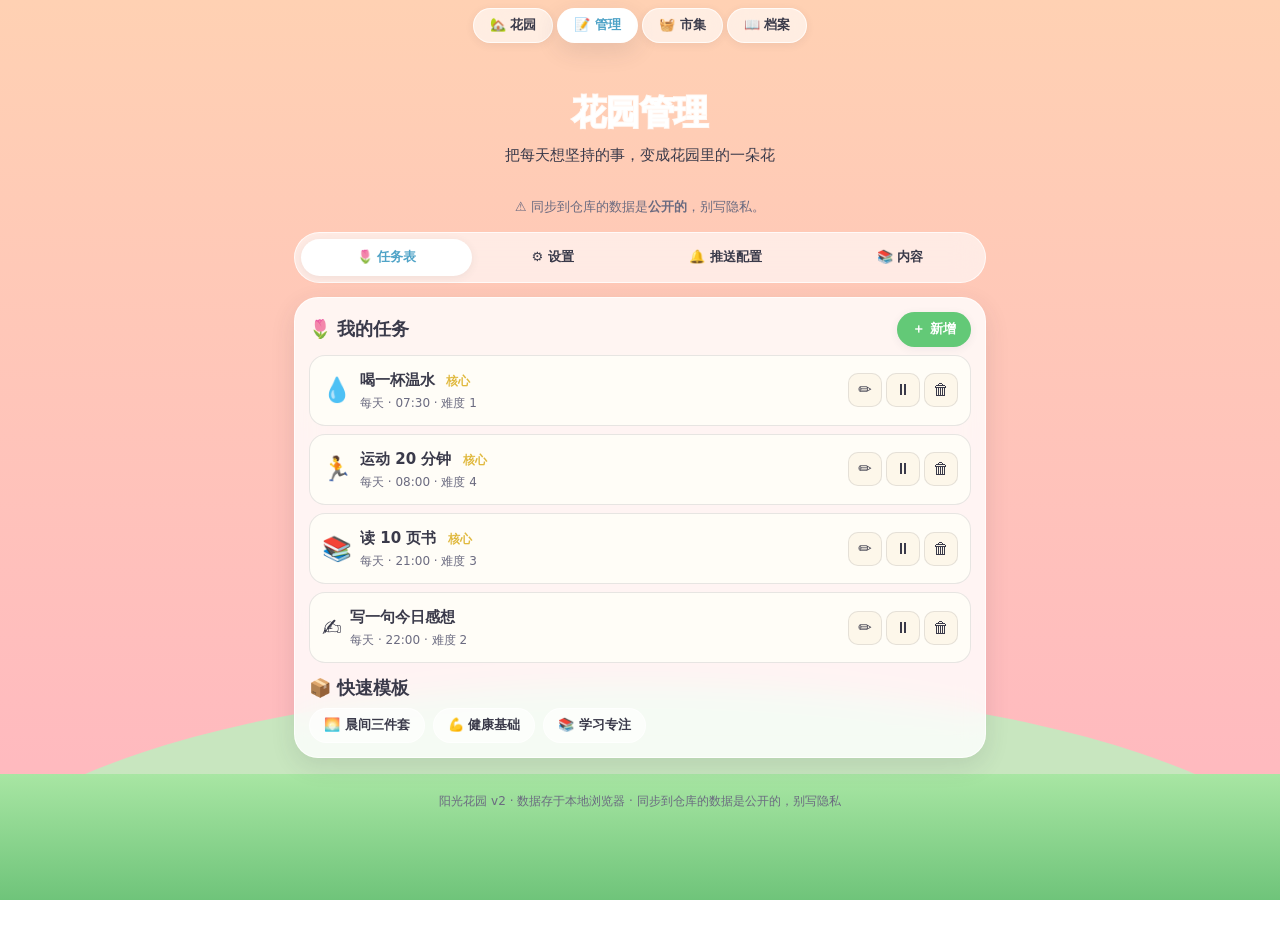
==== commit 9e55f483: "feat(deploy): Cloudflare Worker 代理已部署，填入 SYNC_PROXY_URL，实现无令牌跨设备同步" ====
--- a/manage.html
+++ b/manage.html
@@ -38,6 +38,11 @@
   <link rel="stylesheet" href="styles/garden.css" />
   <link rel="stylesheet" href="styles/ui.css" />
   <link rel="stylesheet" href="styles/shop.css" />
+
+  <style>
+    .g-content-editor{ width:100%; min-height:46vh; box-sizing:border-box; font-family:ui-monospace,SFMono-Regular,Menlo,Consolas,monospace; font-size:13px; line-height:1.5; padding:12px; border:1px solid #e3e8e3; border-radius:12px; background:#fbfdfb; color:#2c3a36; resize:vertical; }
+    .g-content-editor.is-err{ border-color:#e06b6b; background:#fff5f5; }
+  </style>
 </head>
 <body>
   <div class="g-scene" id="scene-root" aria-hidden="true">
@@ -69,6 +74,7 @@
       <button type="button" class="g-tabs__tab is-active" data-tab="tasks" role="tab">🌷 任务表</button>
       <button type="button" class="g-tabs__tab" data-tab="settings" role="tab">⚙️ 设置</button>
       <button type="button" class="g-tabs__tab" data-tab="push" role="tab">🔔 推送配置</button>
+      <button type="button" class="g-tabs__tab" data-tab="content" role="tab">📚 内容</button>
     </div>
 
     <!-- ============ Tab 1 · 任务表 ============ -->
@@ -222,6 +228,22 @@
       <p class="u-hint">默认只开 4 个槽（07:00 / 21:30 / 22:30 / 00:00），12:00 与 18:00 默认关闭。</p>
     </section>
 
+    <!-- ============ Tab 4 · 内容编辑 ============ -->
+    <section class="g-card" id="tab-content" data-panel="content" hidden>
+      <h2 class="g-card__title">📚 内容编辑</h2>
+      <p class="u-hint">免开仓库直接改站点内容（券 / 市集 / 精灵台词 / 段位 / 成就 / 花园品种 / 断签文案…）。先「本机保存」即时看效果，确认无误再「提交仓库」全设备生效。</p>
+      <div class="u-row u-row--between u-mt-sm">
+        <button type="button" class="u-btn u-btn--ghost u-btn--sm" id="content-reset-btn">恢复默认</button>
+        <span class="u-sm" id="content-status"></span>
+      </div>
+      <textarea id="content-editor" class="g-content-editor" spellcheck="false"></textarea>
+      <div class="u-row u-mt-sm">
+        <button type="button" class="u-btn u-btn--primary" id="content-save-local">本机保存</button>
+        <button type="button" class="u-btn u-btn--sm" id="content-save-repo">提交仓库</button>
+      </div>
+      <p class="u-hint">「本机保存」仅此设备生效；「提交仓库」写入 data/content.json（公开仓库、全设备生效，需网络 / 同步通道）。</p>
+    </section>
+
     <footer class="g-footer">
       阳光花园 v2 · 数据存于本地浏览器 · 同步到仓库的数据是公开的，别写隐私
     </footer>
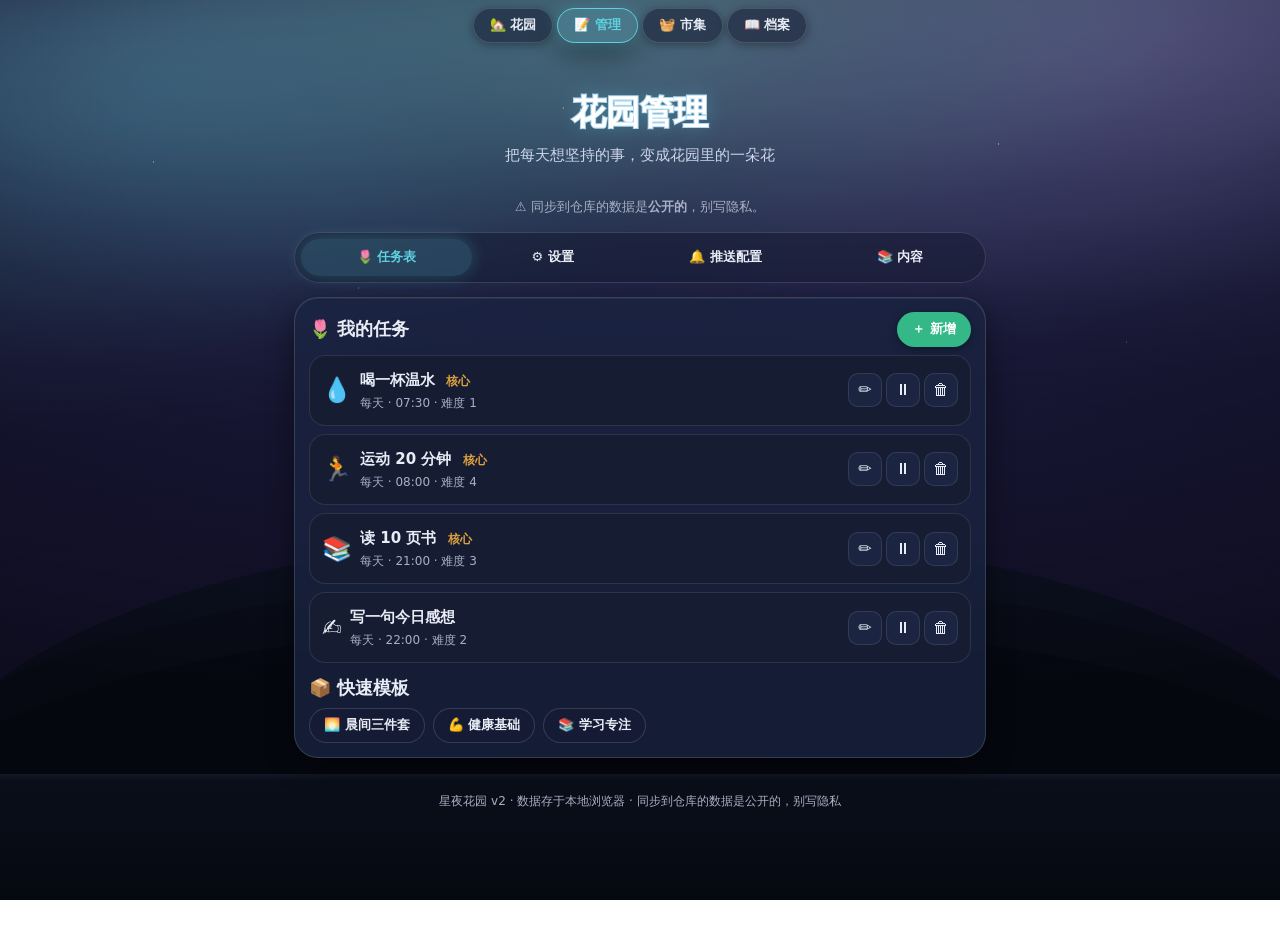
==== commit 2d2b22cb: "feat(deploy): Cloudflare Worker 代理已部署，填入 SYNC_PROXY_URL，实现无令牌跨设备同步" ====
--- a/manage.html
+++ b/manage.html
@@ -1,16 +1,16 @@
 <!DOCTYPE html>
-<html lang="zh-CN" data-period="morning">
-<head>
-  <meta charset="UTF-8" />
-  <meta name="viewport" content="width=device-width, initial-scale=1.0, viewport-fit=cover" />
-  <meta name="color-scheme" content="light" />
-  <meta name="theme-color" content="#87CEEB" />
-  <meta name="apple-mobile-web-app-capable" content="yes" />
-  <meta name="apple-mobile-web-app-title" content="阳光花园" />
-  <title>花园管理 · 阳光花园</title>
-  <link rel="manifest" href="manifest.webmanifest" />
-  <link rel="apple-touch-icon" sizes="180x180" href="assets/apple-touch-icon.png" />
-  <link rel="icon" type="image/png" sizes="32x32" href="assets/favicon-32.png" />
+<html lang="zh-CN" data-period="morning" data-page-node-id="50ZCucNL88icAiHSc6hp17">
+<head data-page-node-id="xJGBP7SKxhaXJltdpGudyI">
+  <meta charset="UTF-8" data-page-node-id="ly1vsdE0kFoklC9PhzN9RK" />
+  <meta name="viewport" content="width=device-width, initial-scale=1.0, viewport-fit=cover" data-page-node-id="fPW370P78MPQ0D7c0AGDGE" />
+  <meta name="color-scheme" content="light" data-page-node-id="Fojk8ApiAKJGlQfiQ4APQv" />
+  <meta name="theme-color" content="#87CEEB" data-page-node-id="9A2WPywnHeMzHrumULYO1d" />
+  <meta name="apple-mobile-web-app-capable" content="yes" data-page-node-id="GKoHZEuyYREveKpFYF7SRY" />
+  <meta name="apple-mobile-web-app-title" content="星夜花园" data-page-node-id="01CmmzJvRt8d8B22ubWtrv" />
+  <title>花园管理 · 星夜花园</title>
+  <link rel="manifest" href="manifest.webmanifest" data-page-node-id="3ZWSwTCDeB5kGBWz2WON2p" />
+  <link rel="apple-touch-icon" sizes="180x180" href="assets/apple-touch-icon.png" data-page-node-id="EFvNkqRHGYdCBzrj44iTyf" />
+  <link rel="icon" type="image/png" sizes="32x32" href="assets/favicon-32.png" data-page-node-id="llu8EnA7DdcTg0W8DuORNC" />
 
   <script>
     (function () {
@@ -31,226 +31,226 @@
     })();
   </script>
 
-  <link rel="stylesheet" href="styles/tokens.css" />
-  <link rel="stylesheet" href="styles/base.css" />
-  <link rel="stylesheet" href="styles/scene.css" />
-  <link rel="stylesheet" href="styles/pet.css" />
-  <link rel="stylesheet" href="styles/garden.css" />
-  <link rel="stylesheet" href="styles/ui.css" />
-  <link rel="stylesheet" href="styles/shop.css" />
+  <link rel="stylesheet" href="styles/tokens.css" data-page-node-id="S9XUOA93CHjBuzmYueax1d" />
+  <link rel="stylesheet" href="styles/base.css" data-page-node-id="33KEX0l2ybWiHEs8vyLMKw" />
+  <link rel="stylesheet" href="styles/scene.css" data-page-node-id="F0kUtR4EzzPfGinw5z8FsU" />
+  <link rel="stylesheet" href="styles/pet.css" data-page-node-id="qC2HOUAYc6J92T4Pji2tQ2" />
+  <link rel="stylesheet" href="styles/garden.css" data-page-node-id="526UTsiGP7QOVWBCVrpiDw" />
+  <link rel="stylesheet" href="styles/ui.css" data-page-node-id="dNPkWkBQ8NznkNPI6BuBN7" />
+  <link rel="stylesheet" href="styles/shop.css" data-page-node-id="DulfBcBAXDlikVHI9EHe4e" />
 
   <style>
     .g-content-editor{ width:100%; min-height:46vh; box-sizing:border-box; font-family:ui-monospace,SFMono-Regular,Menlo,Consolas,monospace; font-size:13px; line-height:1.5; padding:12px; border:1px solid #e3e8e3; border-radius:12px; background:#fbfdfb; color:#2c3a36; resize:vertical; }
     .g-content-editor.is-err{ border-color:#e06b6b; background:#fff5f5; }
   </style>
 </head>
-<body>
-  <div class="g-scene" id="scene-root" aria-hidden="true">
-    <div class="g-scene__sky"></div>
-    <div class="g-scene__hills"></div>
-    <div class="g-scene__grass"></div>
+<body data-page-node-id="Bw6rSECqahffDtYR51RooA">
+  <div class="g-scene" id="scene-root" aria-hidden="true" data-page-node-id="3NYWxXRGDfMYhqjiXYRrFa">
+    <div class="g-scene__sky" data-page-node-id="nx0LGkrFUqTEj2BtJ5THIb"></div>
+    <div class="g-scene__hills" data-page-node-id="Lw8Q2oHV2cfLObnBT3kA1U"></div>
+    <div class="g-scene__grass" data-page-node-id="RPVGjFyt04iMD8U8AwggVQ"></div>
   </div>
 
-  <nav class="g-nav" id="g-nav" aria-label="主导航">
-    <a class="g-nav__link" href="index.html">🏡 花园</a>
-    <a class="g-nav__link g-nav__link--active" href="manage.html">📝 管理</a>
-    <a class="g-nav__link" href="shop.html">🧺 市集</a>
-    <a class="g-nav__link" href="stats.html">📖 档案</a>
+  <nav class="g-nav" id="g-nav" aria-label="主导航" data-page-node-id="JSUl9vR38dnF3HXMqHoDZT">
+    <a class="g-nav__link" href="index.html" data-page-node-id="yKYOrX6MFJGrikWMihTZ4d">🏡 花园</a>
+    <a class="g-nav__link g-nav__link--active" href="manage.html" data-page-node-id="PBVjTEMQ9EDL3Z8hDz7i0i">📝 管理</a>
+    <a class="g-nav__link" href="shop.html" data-page-node-id="HnQxcqqGILFF7HcAmaKkK5">🧺 市集</a>
+    <a class="g-nav__link" href="stats.html" data-page-node-id="KxwcDzj00hFVw0BnCgePzw">📖 档案</a>
   </nav>
 
-  <main class="g-main" id="app-root">
-    <header class="g-hero">
-      <h1 class="g-hero__title">花园管理</h1>
-      <p class="g-hero__sub">把每天想坚持的事，变成花园里的一朵花</p>
+  <main class="g-main" id="app-root" data-page-node-id="d54jYuBs7QsFcDwfzgvl6S">
+    <header class="g-hero" data-page-node-id="HsagY0KY7muWCtBGDzIwqa">
+      <h1 class="g-hero__title" data-page-node-id="r5lBizJet7PyB65ozN5dmV">花园管理</h1>
+      <p class="g-hero__sub" data-page-node-id="QdENnSAWrEgIzsyX4MVQL4">把每天想坚持的事，变成花园里的一朵花</p>
     </header>
 
     <!-- 隐私红线提示（主理人决策 10，必须常驻可见） -->
-    <p class="u-hint u-center" id="privacy-hint">
-      ⚠️ 同步到仓库的数据是<strong>公开的</strong>，别写隐私。
+    <p class="u-hint u-center" id="privacy-hint" data-page-node-id="Ayg0hwdFGJQQrHw15CkWYl">
+      ⚠️ 同步到仓库的数据是<strong data-page-node-id="hiSzijBcJfXQ8ymDZxSImH">公开的</strong>，别写隐私。
     </p>
 
     <!-- Tab 切换 -->
-    <div class="g-tabs" id="tab-bar" role="tablist">
-      <button type="button" class="g-tabs__tab is-active" data-tab="tasks" role="tab">🌷 任务表</button>
-      <button type="button" class="g-tabs__tab" data-tab="settings" role="tab">⚙️ 设置</button>
-      <button type="button" class="g-tabs__tab" data-tab="push" role="tab">🔔 推送配置</button>
-      <button type="button" class="g-tabs__tab" data-tab="content" role="tab">📚 内容</button>
+    <div class="g-tabs" id="tab-bar" role="tablist" data-page-node-id="0VdhCNs7Cg2NnomJ92fBVR">
+      <button type="button" class="g-tabs__tab is-active" data-tab="tasks" role="tab" data-page-node-id="0YMUCRFvP6mZgVY6r5s4UM">🌷 任务表</button>
+      <button type="button" class="g-tabs__tab" data-tab="settings" role="tab" data-page-node-id="k7LWA2rkm6FkITWriBA36F">⚙️ 设置</button>
+      <button type="button" class="g-tabs__tab" data-tab="push" role="tab" data-page-node-id="pzyJu0F4aFl8lF3spzUgRV">🔔 推送配置</button>
+      <button type="button" class="g-tabs__tab" data-tab="content" role="tab" data-page-node-id="lbhQ5KSuUNuBxdoXOVMdvg">📚 内容</button>
     </div>
 
     <!-- ============ Tab 1 · 任务表 ============ -->
-    <section class="g-card" id="tab-tasks" data-panel="tasks">
-      <div class="g-card__head u-row u-row--between">
-        <h2 class="g-card__title">🌷 我的任务</h2>
-        <button type="button" class="u-btn u-btn--primary u-btn--sm" id="add-plan-btn">＋ 新增</button>
+    <section class="g-card" id="tab-tasks" data-panel="tasks" data-page-node-id="EJ7qD9X2JFaEs79uiVPNmw">
+      <div class="g-card__head u-row u-row--between" data-page-node-id="VzNhdmRcRWQpmcsnFE2ZbO">
+        <h2 class="g-card__title" data-page-node-id="UiKfSUPLlNeDgQkaiOgpaG">🌷 我的任务</h2>
+        <button type="button" class="u-btn u-btn--primary u-btn--sm" id="add-plan-btn" data-page-node-id="y5cwMxNqArxS9UAhIbuB0V">＋ 新增</button>
       </div>
 
       <!-- 新建 / 编辑表单 -->
-      <form class="g-form" id="plan-form" hidden>
-        <input type="hidden" id="plan-id" value="" />
-        <label class="g-form__row">
-          <span class="g-form__label">任务名</span>
-          <input class="g-input" type="text" id="plan-name" maxlength="30" placeholder="比如：晨跑 20 分钟" />
-        </label>
-        <div class="g-form__row">
-          <span class="g-form__label">图标</span>
-          <div id="plan-icon-picker"><!-- RF.ui.iconPicker 注入 --></div>
-        </div>
-        <div class="g-form__row u-row u-row--wrap">
-          <label class="g-form__inline">
-            <span class="g-form__label">频率</span>
-            <select class="g-input" id="plan-freq">
-              <option value="daily">每天</option>
-              <option value="weekly">每周</option>
-              <option value="monthly">每月</option>
+      <form class="g-form" id="plan-form" hidden data-page-node-id="HFlivDx0dIEkgWFTasuxA2">
+        <input type="hidden" id="plan-id" value="" data-page-node-id="nHRD30LUkfU2ELRzOSCFBm" />
+        <label class="g-form__row" data-page-node-id="fPrG4Zzuk1YQG5HF9Fbsjx">
+          <span class="g-form__label" data-page-node-id="WBK8DigIsf9tXL0hOX6wH9">任务名</span>
+          <input class="g-input" type="text" id="plan-name" maxlength="30" placeholder="比如：晨跑 20 分钟" data-page-node-id="jliYd8xaLfwq6sciCJggq9" />
+        </label>
+        <div class="g-form__row" data-page-node-id="akdzbZiST5sjHbTsbtv3Z6">
+          <span class="g-form__label" data-page-node-id="aDk2igZel7Z7qZ3QVn42Sc">图标</span>
+          <div id="plan-icon-picker" data-page-node-id="jSqMHkvZbJziolVKvbmXn6"><!-- RF.ui.iconPicker 注入 --></div>
+        </div>
+        <div class="g-form__row u-row u-row--wrap" data-page-node-id="vho1hDqMvPgcIpSW9oYmv1">
+          <label class="g-form__inline" data-page-node-id="KdNsI8jj1Q4N9gMOWZz3n3">
+            <span class="g-form__label" data-page-node-id="f0GxhFxONGHNZfO95I7zTn">频率</span>
+            <select class="g-input" id="plan-freq" data-page-node-id="Xj5YxmLnBYJCfQknfGztnH">
+              <option value="daily" data-page-node-id="QPK00JzoEd1PyJwcHmDLcu">每天</option>
+              <option value="weekly" data-page-node-id="e1xzqEfHEEVAMtN6O77cZj">每周</option>
+              <option value="monthly" data-page-node-id="dLGLcmg69LyxXw885yP5nJ">每月</option>
             </select>
           </label>
-          <label class="g-form__inline">
-            <span class="g-form__label">时间</span>
-            <input class="g-input" type="time" id="plan-time" value="08:00" />
-          </label>
-        </div>
-        <div class="g-form__row u-row u-row--wrap">
-          <label class="g-form__inline">
-            <span class="g-form__label">难度 1-5</span>
-            <input class="g-input u-num" type="number" id="plan-difficulty" min="1" max="5" value="3" />
-          </label>
-          <label class="g-form__inline">
-            <span class="g-form__label">预估分钟</span>
-            <input class="g-input u-num" type="number" id="plan-est" min="1" max="240" value="5" />
-          </label>
-        </div>
-        <label class="g-form__row g-form__row--switch">
-          <span class="g-form__label">核心任务 ⭐</span>
-          <input type="checkbox" id="plan-core" checked />
-          <span class="u-hint">关掉后未完成也不算断签，但那朵花不会开</span>
-        </label>
-        <label class="g-form__row g-form__row--switch">
-          <span class="g-form__label">启用</span>
-          <input type="checkbox" id="plan-enabled" checked />
-        </label>
-        <div class="u-row">
-          <button type="submit" class="u-btn u-btn--primary" id="plan-save">保存</button>
-          <button type="button" class="u-btn u-btn--ghost" id="plan-cancel">取消</button>
+          <label class="g-form__inline" data-page-node-id="F6VT84c8fuHDZriKjh5Qac">
+            <span class="g-form__label" data-page-node-id="LPYE45SI4H6EmoImnQ71BU">时间</span>
+            <input class="g-input" type="time" id="plan-time" value="08:00" data-page-node-id="cKIiej1MFkxDIZ1cX8SoQw" />
+          </label>
+        </div>
+        <div class="g-form__row u-row u-row--wrap" data-page-node-id="8AoSkyE3MZzFpGlR93H6wF">
+          <label class="g-form__inline" data-page-node-id="ObLCMsAt3bZCbhsVMRLCE4">
+            <span class="g-form__label" data-page-node-id="fElmhnhtXD8l8S280KmCGR">难度 1-5</span>
+            <input class="g-input u-num" type="number" id="plan-difficulty" min="1" max="5" value="3" data-page-node-id="4CjPHlxWlul6MFDZyHpZOr" />
+          </label>
+          <label class="g-form__inline" data-page-node-id="bzJMrMhWhC9hOtMlS1mECa">
+            <span class="g-form__label" data-page-node-id="osMn44jmoQTkCDq9NTwJdx">预估分钟</span>
+            <input class="g-input u-num" type="number" id="plan-est" min="1" max="240" value="5" data-page-node-id="YIJGR1UJzQ5IhloXO71bre" />
+          </label>
+        </div>
+        <label class="g-form__row g-form__row--switch" data-page-node-id="HqNpg6GgcbjrqPRxvmAWIp">
+          <span class="g-form__label" data-page-node-id="0dRjKTJWwyjujtOwmcdUKr">核心任务 ⭐</span>
+          <input type="checkbox" id="plan-core" checked data-page-node-id="BQZwCjrKxPre1tplRBzX5y" />
+          <span class="u-hint" data-page-node-id="5FDFJ3G3VAuEDuszGuR7aC">关掉后未完成也不算断签，但那朵花不会开</span>
+        </label>
+        <label class="g-form__row g-form__row--switch" data-page-node-id="zmuAUQWyy9jsjnbG4GrOMw">
+          <span class="g-form__label" data-page-node-id="OgyZD8q8L2iY0htIMmAvHN">启用</span>
+          <input type="checkbox" id="plan-enabled" checked data-page-node-id="hya89NsyH7yL8w7qvl6Bz9" />
+        </label>
+        <div class="u-row" data-page-node-id="kskLFUfvGESpILcpI2W7sK">
+          <button type="submit" class="u-btn u-btn--primary" id="plan-save" data-page-node-id="N5MuEKx9qpoxEyzhsXE5WZ">保存</button>
+          <button type="button" class="u-btn u-btn--ghost" id="plan-cancel" data-page-node-id="ERxzsCBjvh3tWiRt3oO6VK">取消</button>
         </div>
       </form>
 
-      <ul class="g-plan-list" id="plan-list"></ul>
-      <p class="u-hint" id="plan-empty" hidden>还没有任务，点右上角「＋ 新增」种下第一颗种子。</p>
-
-      <div class="g-card__head u-mt-md">
-        <h3 class="g-card__title">📦 快速模板</h3>
-      </div>
-      <div class="u-row u-row--wrap" id="plan-templates">
-        <button type="button" class="u-btn u-btn--ghost u-btn--sm" data-tpl="morning">🌅 晨间三件套</button>
-        <button type="button" class="u-btn u-btn--ghost u-btn--sm" data-tpl="health">💪 健康基础</button>
-        <button type="button" class="u-btn u-btn--ghost u-btn--sm" data-tpl="study">📚 学习专注</button>
+      <ul class="g-plan-list" id="plan-list" data-page-node-id="5ROUsrYeiT0lSyEL9kqYYz"></ul>
+      <p class="u-hint" id="plan-empty" hidden data-page-node-id="udYKnC7RLKVT0U1EElI04S">还没有任务，点右上角「＋ 新增」种下第一颗种子。</p>
+
+      <div class="g-card__head u-mt-md" data-page-node-id="fdLnQmohhBek2l1Zln4XEi">
+        <h3 class="g-card__title" data-page-node-id="cElCoqlBA7KPfLRtQX5O7j">📦 快速模板</h3>
+      </div>
+      <div class="u-row u-row--wrap" id="plan-templates" data-page-node-id="uD4ZUF5EsVKzTsO3WHav0V">
+        <button type="button" class="u-btn u-btn--ghost u-btn--sm" data-tpl="morning" data-page-node-id="Q4JEG0FiIo7wQ9lze87JDM">🌅 晨间三件套</button>
+        <button type="button" class="u-btn u-btn--ghost u-btn--sm" data-tpl="health" data-page-node-id="lnWvjngGMwSTa7cxCi23Qi">💪 健康基础</button>
+        <button type="button" class="u-btn u-btn--ghost u-btn--sm" data-tpl="study" data-page-node-id="dmHMezsikHPMpnu5GtUBnJ">📚 学习专注</button>
       </div>
     </section>
 
     <!-- ============ Tab 2 · 设置 ============ -->
-    <section class="g-card" id="tab-settings" data-panel="settings" hidden>
-      <h2 class="g-card__title">⚙️ 设置</h2>
-
-      <label class="g-form__row">
-        <span class="g-form__label">精灵名字</span>
-        <input class="g-input" type="text" id="pet-name" maxlength="12" placeholder="小光" />
-      </label>
-
-      <div class="g-form__row u-row u-row--wrap">
-        <label class="g-form__inline">
-          <span class="g-form__label">每日饮水目标（ml）</span>
-          <input class="g-input u-num" type="number" id="water-goal" min="500" max="5000" step="100" value="2000" />
-        </label>
-        <label class="g-form__inline">
-          <span class="g-form__label">番茄钟（分钟）</span>
-          <input class="g-input u-num" type="number" id="focus-minutes" min="5" max="90" step="5" value="25" />
-        </label>
-      </div>
-
-      <label class="g-form__row g-form__row--switch">
-        <span class="g-form__label">音效</span>
-        <input type="checkbox" id="opt-sound" checked />
-      </label>
-      <label class="g-form__row g-form__row--switch">
-        <span class="g-form__label">减少动效</span>
-        <input type="checkbox" id="opt-reduce-motion" />
-      </label>
-      <label class="g-form__row g-form__row--switch">
-        <span class="g-form__label">不同步 note（感想不外传）</span>
-        <input type="checkbox" id="opt-no-note" />
-        <span class="u-hint">开启后同步到仓库前会清空打卡备注，只留完成情况</span>
-      </label>
-
-      <hr class="g-hr" />
-
-      <h3 class="g-card__title">🔄 同步</h3>
-      <p class="u-hint">上次同步：<span id="last-sync">从未</span></p>
-      <label class="g-form__row">
-        <span class="g-form__label">同步代理地址</span>
-        <input class="g-input" type="url" id="proxy-url" placeholder="https://runform-sync.3341644038.workers.dev" />
-      </label>
-      <label class="g-form__row">
-        <span class="g-form__label">本机 PAT（仅存本地，绝不出网）</span>
-        <input class="g-input" type="password" id="pat-input" autocomplete="off" placeholder="留空则走代理通道" />
-      </label>
-      <div class="u-row">
-        <button type="button" class="u-btn u-btn--primary" id="sync-now-btn">立即同步</button>
-        <button type="button" class="u-btn u-btn--ghost" id="pull-now-btn">拉取仓库状态</button>
+    <section class="g-card" id="tab-settings" data-panel="settings" hidden data-page-node-id="SSTJaqnCifWXBxDfY9UK7D">
+      <h2 class="g-card__title" data-page-node-id="l5dZLG4HfNZKHl9lx65yfH">⚙️ 设置</h2>
+
+      <label class="g-form__row" data-page-node-id="UtkJiSK3oYMHiLt2eeBEsp">
+        <span class="g-form__label" data-page-node-id="gOFWkjLB0sxl1Lui9BmxEo">精灵名字</span>
+        <input class="g-input" type="text" id="pet-name" maxlength="12" placeholder="小光" data-page-node-id="QodhdKalGn3vX0IE7T9IMd" />
+      </label>
+
+      <div class="g-form__row u-row u-row--wrap" data-page-node-id="ts4PDcqXFBTS6Yyba5K6TO">
+        <label class="g-form__inline" data-page-node-id="ThY3FMa4QL1uqZhZ38dSrM">
+          <span class="g-form__label" data-page-node-id="fgpN3YF58LpBOXAB78jRSS">每日饮水目标（ml）</span>
+          <input class="g-input u-num" type="number" id="water-goal" min="500" max="5000" step="100" value="2000" data-page-node-id="C8ViuTmfPEERkpwAVlHwHJ" />
+        </label>
+        <label class="g-form__inline" data-page-node-id="O4Ey9HOxAvhvDoNLI1yRAN">
+          <span class="g-form__label" data-page-node-id="U40WRZUXCGWELlekJ0WNte">番茄钟（分钟）</span>
+          <input class="g-input u-num" type="number" id="focus-minutes" min="5" max="90" step="5" value="25" data-page-node-id="mAiu3fY5znACKGsr3caZP4" />
+        </label>
+      </div>
+
+      <label class="g-form__row g-form__row--switch" data-page-node-id="PQ3reHlS7HBwUvt42UQsqF">
+        <span class="g-form__label" data-page-node-id="UxcpzxdBYZQRYPzXgH9Ytx">音效</span>
+        <input type="checkbox" id="opt-sound" checked data-page-node-id="65OhPAeAUMZvhrm9Pclo0y" />
+      </label>
+      <label class="g-form__row g-form__row--switch" data-page-node-id="siY0LHYcG9gxstl5opFMsw">
+        <span class="g-form__label" data-page-node-id="KnFgyQEUiH1e8VUiDW5HOp">减少动效</span>
+        <input type="checkbox" id="opt-reduce-motion" data-page-node-id="e0NYp921CNwm2Kq0ZF3As4" />
+      </label>
+      <label class="g-form__row g-form__row--switch" data-page-node-id="2LxhnxcXX9t2IWxF4nkCKr">
+        <span class="g-form__label" data-page-node-id="f5tLiCtfRYEbeFFUcxTJwd">不同步 note（感想不外传）</span>
+        <input type="checkbox" id="opt-no-note" data-page-node-id="7tc3DhY9jruriFZIiYa6UZ" />
+        <span class="u-hint" data-page-node-id="F3aaIa5HXa9vOGei7SRdC8">开启后同步到仓库前会清空打卡备注，只留完成情况</span>
+      </label>
+
+      <hr class="g-hr" data-page-node-id="u0ZqBKCBqkRxsRM4kmwBRc" />
+
+      <h3 class="g-card__title" data-page-node-id="SCNWEnYSS5DTelFrAYkCti">🔄 同步</h3>
+      <p class="u-hint" data-page-node-id="NhL2ZUHYTqmZpo1SfV33Ip">上次同步：<span id="last-sync" data-page-node-id="pcQAcH4ZTnMf3iw1WV2h7K">从未</span></p>
+      <label class="g-form__row" data-page-node-id="d8FoOmwEro7B0fCXGYLY8T">
+        <span class="g-form__label" data-page-node-id="X1xOXnkD0OS9jxjBemnRmW">同步代理地址</span>
+        <input class="g-input" type="url" id="proxy-url" placeholder="https://runform-sync.3341644038.workers.dev" data-page-node-id="XDx0CNEWSCAeyGtFKQMfBh" />
+      </label>
+      <label class="g-form__row" data-page-node-id="TQym4XWJxlaUrA3lnwCUuA">
+        <span class="g-form__label" data-page-node-id="BsXP41I5LwXzH5iev6Jkp0">本机 PAT（仅存本地，绝不出网）</span>
+        <input class="g-input" type="password" id="pat-input" autocomplete="off" placeholder="留空则走代理通道" data-page-node-id="mrckoioGwknDzIa6zeiWaT" />
+      </label>
+      <div class="u-row" data-page-node-id="g3clXcqezkkak85B2iQvFO">
+        <button type="button" class="u-btn u-btn--primary" id="sync-now-btn" data-page-node-id="vcIwH0MGAhaTmB6859b6u4">立即同步</button>
+        <button type="button" class="u-btn u-btn--ghost" id="pull-now-btn" data-page-node-id="hK4XX7q65Y54VfxuZRgrOb">拉取仓库状态</button>
       </div>
     </section>
 
     <!-- ============ Tab 3 · 推送配置 ============ -->
-    <section class="g-card" id="tab-push" data-panel="push" hidden>
-      <h2 class="g-card__title">🔔 推送配置</h2>
-      <p class="u-hint">GitHub Actions 高峰期会迟到，所以按「目标时间 − 提前量」触发，再补睡到点。</p>
-
-      <label class="g-form__row">
-        <span class="g-form__label">提前量（分钟）</span>
-        <input class="g-input u-num" type="number" id="lead-minutes" min="0" max="120" step="1" value="30" />
+    <section class="g-card" id="tab-push" data-panel="push" hidden data-page-node-id="LaKGjzupWX62HHy8Hnd1D8">
+      <h2 class="g-card__title" data-page-node-id="JlQZD74lURFWFbQepqNxV7">🔔 推送配置</h2>
+      <p class="u-hint" data-page-node-id="GOv9Z1gBXhbuCyS6klLdWy">GitHub Actions 高峰期会迟到，所以按「目标时间 − 提前量」触发，再补睡到点。</p>
+
+      <label class="g-form__row" data-page-node-id="44RcBQuBJ2IZV7YSVRjUP4">
+        <span class="g-form__label" data-page-node-id="eKh5nBFI9ErSi4rvCxVxSu">提前量（分钟）</span>
+        <input class="g-input u-num" type="number" id="lead-minutes" min="0" max="120" step="1" value="30" data-page-node-id="kBlxb2oFXaFtC0mQhlIHBr" />
       </label>
 
       <!-- 校准建议：数据来自 data/push-state.json 的 sent 记录 -->
-      <div class="g-calib" id="calib-box">
-        <p class="u-sm">最近 10 条平均迟到 <strong class="u-num" id="avg-late">—</strong> 分钟</p>
-        <p class="u-sm">建议提前量：<strong class="u-num" id="suggested-lead">—</strong> 分钟</p>
-        <button type="button" class="u-btn u-btn--ghost u-btn--sm" id="apply-suggest-btn">应用建议</button>
-      </div>
-
-      <ul class="g-slot-list" id="slot-list">
+      <div class="g-calib" id="calib-box" data-page-node-id="V1uHKRilDusEWDguil638Q">
+        <p class="u-sm" data-page-node-id="wwhsp7my9N4YOt7uaBPf7p">最近 10 条平均迟到 <strong class="u-num" id="avg-late" data-page-node-id="vqdoMgxwMBqNKBM1STVrcQ">—</strong> 分钟</p>
+        <p class="u-sm" data-page-node-id="EXNuyMK8LfBA30Uf3OxZZf">建议提前量：<strong class="u-num" id="suggested-lead" data-page-node-id="CuX9msIYIKskCCL6ROvbzl">—</strong> 分钟</p>
+        <button type="button" class="u-btn u-btn--ghost u-btn--sm" id="apply-suggest-btn" data-page-node-id="AYUQ8X2G47LtGHouMH9Bng">应用建议</button>
+      </div>
+
+      <ul class="g-slot-list" id="slot-list" data-page-node-id="1vGeeSz484ITRUoAoCzs90">
         <!-- 由 js/pages/manage.js 按 RF.schema.PUSH_SLOTS 渲染 6 行：
              [开关] 槽位名 [目标时间 input[type=time]] [昨天实际送达] -->
       </ul>
 
-      <div class="u-row u-mt-md">
-        <button type="button" class="u-btn u-btn--primary" id="save-push-btn">保存推送配置</button>
-        <button type="button" class="u-btn u-btn--ghost" id="test-push-btn">测试推送</button>
-      </div>
-      <p class="u-hint">默认只开 4 个槽（07:00 / 21:30 / 22:30 / 00:00），12:00 与 18:00 默认关闭。</p>
+      <div class="u-row u-mt-md" data-page-node-id="1CzUBTOAvN0QSa0pj6L2Om">
+        <button type="button" class="u-btn u-btn--primary" id="save-push-btn" data-page-node-id="OM67VYh6KWE4uzzqVFfOJF">保存推送配置</button>
+        <button type="button" class="u-btn u-btn--ghost" id="test-push-btn" data-page-node-id="uk2KqEcbir6VRUEGFM6NcG">测试推送</button>
+      </div>
+      <p class="u-hint" data-page-node-id="CQnB6LzLv5zwq91kvNsCrF">默认只开 4 个槽（07:00 / 21:30 / 22:30 / 00:00），12:00 与 18:00 默认关闭。</p>
     </section>
 
     <!-- ============ Tab 4 · 内容编辑 ============ -->
-    <section class="g-card" id="tab-content" data-panel="content" hidden>
-      <h2 class="g-card__title">📚 内容编辑</h2>
-      <p class="u-hint">免开仓库直接改站点内容（券 / 市集 / 精灵台词 / 段位 / 成就 / 花园品种 / 断签文案…）。先「本机保存」即时看效果，确认无误再「提交仓库」全设备生效。</p>
-      <div class="u-row u-row--between u-mt-sm">
-        <button type="button" class="u-btn u-btn--ghost u-btn--sm" id="content-reset-btn">恢复默认</button>
-        <span class="u-sm" id="content-status"></span>
+    <section class="g-card" id="tab-content" data-panel="content" hidden data-page-node-id="0Jsx4nBhpvQTOONGCsjoEu">
+      <h2 class="g-card__title" data-page-node-id="iCC6cONX1V7nMrB50VcmuU">📚 内容编辑</h2>
+      <p class="u-hint" data-page-node-id="I210pXg9eTVGsQv8nRUvWH">免开仓库直接改站点内容（券 / 市集 / 精灵台词 / 段位 / 成就 / 花园品种 / 断签文案…）。先「本机保存」即时看效果，确认无误再「提交仓库」全设备生效。</p>
+      <div class="u-row u-row--between u-mt-sm" data-page-node-id="tRUj0ojmB2jgnVkxflVEGz">
+        <button type="button" class="u-btn u-btn--ghost u-btn--sm" id="content-reset-btn" data-page-node-id="NN2D4rMbnhwrsGeOvQ55VG">恢复默认</button>
+        <span class="u-sm" id="content-status" data-page-node-id="VISmYCVHjai3e3LI9sFffE"></span>
       </div>
       <textarea id="content-editor" class="g-content-editor" spellcheck="false"></textarea>
-      <div class="u-row u-mt-sm">
-        <button type="button" class="u-btn u-btn--primary" id="content-save-local">本机保存</button>
-        <button type="button" class="u-btn u-btn--sm" id="content-save-repo">提交仓库</button>
-      </div>
-      <p class="u-hint">「本机保存」仅此设备生效；「提交仓库」写入 data/content.json（公开仓库、全设备生效，需网络 / 同步通道）。</p>
-    </section>
-
-    <footer class="g-footer">
-      阳光花园 v2 · 数据存于本地浏览器 · 同步到仓库的数据是公开的，别写隐私
+      <div class="u-row u-mt-sm" data-page-node-id="EWqdAmtx3W1CaHQr4RAXQB">
+        <button type="button" class="u-btn u-btn--primary" id="content-save-local" data-page-node-id="d9MwdlIoUCmJUPY75RR6wN">本机保存</button>
+        <button type="button" class="u-btn u-btn--sm" id="content-save-repo" data-page-node-id="OL5ml65ohdMEDi6gk2nWwX">提交仓库</button>
+      </div>
+      <p class="u-hint" data-page-node-id="2HFGWcQcPoE52i6cs9MpGn">「本机保存」仅此设备生效；「提交仓库」写入 data/content.json（公开仓库、全设备生效，需网络 / 同步通道）。</p>
+    </section>
+
+    <footer class="g-footer" data-page-node-id="qekvXNvkfjSft2zOtOGLbP">
+      星夜花园 v2 · 数据存于本地浏览器 · 同步到仓库的数据是公开的，别写隐私
     </footer>
   </main>
 
-  <div id="overlay-root"></div>
-  <div id="toast" class="g-toast" role="status" aria-live="polite" hidden></div>
+  <div id="overlay-root" data-page-node-id="53sH1YiYixhYDrWsVriQB5"></div>
+  <div id="toast" class="g-toast" role="status" aria-live="polite" hidden data-page-node-id="oFlHZa3ShjLMbyd8QG7LiT"></div>
 
   <script src="js/core/boot.js"></script>
 </body>
--- a/styles/tokens.css
+++ b/styles/tokens.css
@@ -6,73 +6,77 @@
  *   · B/C/D 组只能用这里定义的变量，**不得再硬编码颜色 / 圆角 / 阴影**。
  *   · 变量命名 --g-<语义>（设计文档 §8.1）。
  *   · 时段天空色由防闪脚本与 js/ui/scene.js 覆盖 --g-sky-from / --g-sky-to，
- *     本文件只提供 6 个时段的**定义**与白天默认值。
+ *     本文件只提供 6 个时段的**定义**与默认（暗夜）值。
  *
- * 字体：不引外链 CDN，用 system-ui + 圆润 fallback 栈；标题描边用 -webkit-text-stroke。
+ * 2026-09-13 改版：★ 静谧暗夜 · 极光 ★
+ *   深空藏蓝 / 炭黑底 + 磨砂玻璃卡片 + 冷静的青 / 琥珀 / 极光紫点缀。
+ *   六主色改为低饱和冷调；纸面与玻璃改为暗色半透明；文字转为浅色。
+ *   字体：不引外链 CDN，用 system-ui + 圆润 fallback 栈；标题描边用 -webkit-text-stroke。
  */
+
 :root {
-  /* ============ 六主色（设计文档 §2.2 指定） ============ */
-  --g-sky: #87ceeb;         /* 天空蓝 */
-  --g-mint: #98fb98;        /* 薄荷绿 */
-  --g-lemon: #ffe66d;       /* 柠檬黄 */
-  --g-coral: #ffb6c1;       /* 珊瑚粉 */
-  --g-lavender: #e6e6fa;    /* 薰衣草紫 */
-  --g-orange: #ffa07a;      /* 暖橙 */
+  /* ============ 六主色（极光冷调 · 低饱和） ============ */
+  --g-sky: #5fd0e0;         /* 极光青 */
+  --g-mint: #6fe0ac;        /* 极光绿 */
+  --g-lemon: #ffcf7a;       /* 暖琥珀 */
+  --g-coral: #ff9fb0;       /* 柔玫瑰 */
+  --g-lavender: #b9a8ff;    /* 极光紫 */
+  --g-orange: #ffb07a;      /* 暖橙 */
 
   /* 主色加深（文字 / 描边 / 进度条底色用） */
-  --g-sky-deep: #4fa3c7;
-  --g-mint-deep: #63c977;
-  --g-lemon-deep: #e0b93f;
-  --g-coral-deep: #f08ca3;
-  --g-lavender-deep: #b9b9e8;
+  --g-sky-deep: #2f9fb8;
+  --g-mint-deep: #34b888;
+  --g-lemon-deep: #e0a23f;
+  --g-coral-deep: #e87a93;
+  --g-lavender-deep: #8f7ae8;
   --g-orange-deep: #e8764f;
 
-  /* 主色减淡（卡片底 / 高亮底用） */
-  --g-sky-soft: #dff1fb;
-  --g-mint-soft: #e4fce4;
-  --g-lemon-soft: #fff8d6;
-  --g-coral-soft: #ffeef2;
-  --g-lavender-soft: #f4f4fe;
-  --g-orange-soft: #ffece3;
+  /* 主色减淡（卡片底 / 高亮底用 · 暗色半透明） */
+  --g-sky-soft: rgba(95, 208, 224, 0.14);
+  --g-mint-soft: rgba(111, 224, 172, 0.14);
+  --g-lemon-soft: rgba(255, 207, 122, 0.14);
+  --g-coral-soft: rgba(255, 159, 176, 0.14);
+  --g-lavender-soft: rgba(185, 168, 255, 0.14);
+  --g-orange-soft: rgba(255, 176, 122, 0.14);
 
-  /* ============ 中性色 ============ */
-  --g-ink: #3a3a4a;
-  --g-ink-soft: #6b6b80;
-  --g-paper: #fffdf7;
-  --g-paper-2: #fdf7ea;
-  --g-line: rgba(58, 58, 74, 0.12);
-  --g-white: #ffffff;
+  /* ============ 中性色（暗夜） ============ */
+  --g-ink: #e8ecf5;          /* 主文字（浅） */
+  --g-ink-soft: #a7b0c4;     /* 次文字（浅） */
+  --g-paper: #161d33;        /* 暗纸面 */
+  --g-paper-2: #1b2542;      /* 暗纸面 2 */
+  --g-line: rgba(255, 255, 255, 0.10);  /* 暗底上的浅描边 */
+  --g-white: #ffffff;        /* 纯白（暗底上的浅文字 / 高光，保留） */
 
-  /* ============ 6 个时段的天空色（设计文档 §5.11 PERIODS） ============ */
-  --g-sky-sunrise-from: #ffd1b3;
-  --g-sky-sunrise-to: #ffb6c1;
+  /* ============ 6 个时段的天空色（深空 · 全暗，仅微差） ============ */
+  --g-sky-sunrise-from: #141833;
+  --g-sky-sunrise-to: #241d4a;
 
-  --g-sky-morning-from: #87ceeb;
-  --g-sky-morning-to: #bfefff;
+  --g-sky-morning-from: #0d1b32;
+  --g-sky-morning-to: #143049;
 
-  --g-sky-noon-from: #ffe66d;
-  --g-sky-noon-to: #fff3b0;
+  --g-sky-noon-from: #0b1d3a;
+  --g-sky-noon-to: #103950;
 
-  --g-sky-golden-from: #ffe9a8;
-  --g-sky-golden-to: #98fb98;
+  --g-sky-golden-from: #151a39;
+  --g-sky-golden-to: #2a2348;
 
-  --g-sky-dusk-from: #ffa07a;
-  --g-sky-dusk-to: #e6e6fa;
+  --g-sky-dusk-from: #141539;
+  --g-sky-dusk-to: #311f44;
 
-  --g-sky-night-from: #1b2a5b;
-  --g-sky-night-to: #3d5a98;
+  --g-sky-night-from: #070b1c;
+  --g-sky-night-to: #121a3a;
 
-  /* 当前生效的天空（被防闪脚本 / scene.js 覆盖） */
+  /* 当前生效的天空（被防闪脚本 / scene.js 覆盖；默认 = 暗色早晨） */
   --g-sky-from: var(--g-sky-morning-from);
   --g-sky-to: var(--g-sky-morning-to);
 
-  /* 地面与文字：夜间会由 scene.css 按 [data-period="night"] 反色 */
-  --g-grass-from: #a8e6a3;
-  --g-grass-to: #6fc47a;
-  --g-hill: #bfeec0;
+  /* 地面与文字：暗夜统一反色（浅字 + 暗地） */
+  --g-grass-from: #16203a;
+  --g-grass-to: #0c1322;
+  --g-hill: #1a2238;
   --g-text: var(--g-ink);
   --g-text-soft: var(--g-ink-soft);
-  --g-text-on-sky: var(--g-ink);
+  --g-text-on-sky: #cdd6ea;
 
   /* ============ 圆角 ============ */
   --g-radius-sm: 10px;
@@ -81,15 +85,15 @@
   --g-radius-xl: 32px;
   --g-radius-pill: 999px;
 
-  /* ============ 阴影 ============ */
-  --g-shadow-sm: 0 2px 8px rgba(58, 58, 74, 0.08);
-  --g-shadow-md: 0 8px 24px rgba(58, 58, 74, 0.12);
-  --g-shadow-lg: 0 16px 40px rgba(58, 58, 74, 0.18);
+  /* ============ 阴影（暗底：更深更聚） ============ */
+  --g-shadow-sm: 0 2px 10px rgba(0, 0, 0, 0.35);
+  --g-shadow-md: 0 10px 28px rgba(0, 0, 0, 0.45);
+  --g-shadow-lg: 0 18px 44px rgba(0, 0, 0, 0.55);
 
-  /* ============ 毛玻璃 ============ */
-  --g-glass-bg: rgba(255, 255, 255, 0.62);
-  --g-glass-bg-strong: rgba(255, 255, 255, 0.82);
-  --g-glass-border: rgba(255, 255, 255, 0.75);
+  /* ============ 毛玻璃（暗色半透明） ============ */
+  --g-glass-bg: rgba(22, 29, 51, 0.55);
+  --g-glass-bg-strong: rgba(26, 37, 66, 0.78);
+  --g-glass-border: rgba(255, 255, 255, 0.14);
   --g-glass-blur: 14px;
 
   /* ============ 字体栈（无外链 CDN） ============ */
@@ -127,7 +131,7 @@
   --g-dur-slow: 720ms;
   --g-ease: cubic-bezier(0.34, 1.36, 0.64, 1);
 
-  /* ============ 四项状态条（精灵） ============ */
+  /* ============ 四项状态条（精灵光球） ============ */
   --g-stat-food: var(--g-orange);
   --g-stat-mood: var(--g-coral);
   --g-stat-energy: var(--g-lemon);
--- a/styles/base.css
+++ b/styles/base.css
@@ -127,10 +127,10 @@
   color: var(--g-text-soft);
 }
 
-/* ---------------- 滚动条 ---------------- */
+/* ---------------- 滚动条（暗底：浅色半透明） ---------------- */
 * {
   scrollbar-width: thin;
-  scrollbar-color: rgba(58, 58, 74, 0.25) transparent;
+  scrollbar-color: rgba(255, 255, 255, 0.2) transparent;
 }
 
 ::-webkit-scrollbar {
@@ -139,12 +139,12 @@
 }
 
 ::-webkit-scrollbar-thumb {
-  background: rgba(58, 58, 74, 0.22);
+  background: rgba(255, 255, 255, 0.18);
   border-radius: var(--g-radius-pill);
 }
 
 ::-webkit-scrollbar-thumb:hover {
-  background: rgba(58, 58, 74, 0.35);
+  background: rgba(255, 255, 255, 0.3);
 }
 
 ::-webkit-scrollbar-track {
@@ -173,8 +173,9 @@
   font-size: var(--g-fs-2xl);
   font-weight: 800;
   color: var(--g-white);
-  -webkit-text-stroke: 2px rgba(255, 255, 255, 0.85);
+  -webkit-text-stroke: 2px rgba(200, 230, 255, 0.9);
   paint-order: stroke fill;
+  text-shadow: 0 0 20px rgba(95, 208, 224, 0.42);
 }
 
 .g-hero__sub {
@@ -223,9 +224,10 @@
 }
 
 .g-nav__link--active {
-  background: var(--g-white);
-  color: var(--g-sky-deep);
-  box-shadow: var(--g-shadow-md);
+  background: rgba(95, 208, 224, 0.18);
+  color: var(--g-sky);
+  border-color: var(--g-sky);
+  box-shadow: 0 0 18px rgba(95, 208, 224, 0.35), var(--g-shadow-md);
 }
 
 /* ---------------- 页脚 ---------------- */
@@ -246,7 +248,7 @@
   max-width: 86vw;
   padding: 10px 18px;
   border-radius: var(--g-radius-pill);
-  background: rgba(58, 58, 74, 0.92);
+  background: rgba(12, 16, 32, 0.92);
   color: var(--g-white);
   font-size: var(--g-fs-sm);
   opacity: 0;
--- a/styles/scene.css
+++ b/styles/scene.css
@@ -1,6 +1,10 @@
 /**
- * styles/scene.css —— 时段天空 / 云 / 彩虹 / 山丘 / 草地 / 蝴蝶 / 花瓣 / 萤火虫 / 天气覆盖
+ * styles/scene.css —— 时段天空 / 极光 / 星空 / 山丘 / 草地 / 月亮 / 云 / 花瓣 / 萤火虫 / 天气覆盖
  * 归属：B 组（T03）。只用 tokens.css 变量；动画只动 transform / opacity。
+ *
+ * ★ 2026-09-13 改版：静谧暗夜 · 极光 ★
+ *   深空藏蓝底 + 顶部极光光带（青/绿/紫，缓慢漂移、screen 混合发光）+ 静态星空 +
+ *   柔和月亮（取代太阳）+ 暗色剪影山丘与草地。全部 transform/opacity 动画，尊重 reduced-motion。
  */
 
 .g-scene {
@@ -11,23 +15,103 @@
   pointer-events: none;
 }
 
+/* 边缘氛围压暗：增加画面纵深（纯静态） */
+.g-scene::after {
+  content: "";
+  position: absolute;
+  inset: 0;
+  pointer-events: none;
+  background:
+    radial-gradient(130% 90% at 50% -10%, transparent 46%, rgba(0, 0, 0, 0.55) 100%),
+    linear-gradient(180deg, rgba(255, 255, 255, 0.04) 0%, transparent 20%);
+}
+
 .g-scene__sky {
   position: absolute;
   inset: 0;
   background: linear-gradient(180deg, var(--g-sky-from) 0%, var(--g-sky-to) 100%);
   transition: background var(--g-dur-slow) linear;
-}
-
+  overflow: hidden;
+}
+
+/* 极光光带：顶部两道模糊的青/绿/紫渐变，缓慢横向漂移 + 轻微呼吸（screen 发光） */
+.g-scene__sky::before {
+  content: "";
+  position: absolute;
+  top: -8%;
+  left: -20%;
+  right: -20%;
+  height: 46%;
+  pointer-events: none;
+  background:
+    radial-gradient(60% 120% at 22% 30%, rgba(95, 208, 224, 0.40), rgba(95, 208, 224, 0) 60%),
+    radial-gradient(55% 120% at 50% 18%, rgba(111, 224, 172, 0.34), rgba(111, 224, 172, 0) 60%),
+    radial-gradient(60% 120% at 78% 34%, rgba(185, 168, 255, 0.36), rgba(185, 168, 255, 0) 62%);
+  filter: blur(38px);
+  mix-blend-mode: screen;
+  opacity: 0.85;
+  transform: translateX(0) skewY(-4deg);
+  animation: g-aurora-drift 26s ease-in-out infinite;
+}
+
+/* 星空：静态细点 + 一道极淡的银河微光（不闪，省电） */
+.g-scene__sky::after {
+  content: "";
+  position: absolute;
+  inset: 0;
+  pointer-events: none;
+  background:
+    radial-gradient(1.4px 1.4px at 12% 18%, rgba(255, 255, 255, 0.9), transparent 60%),
+    radial-gradient(1.2px 1.2px at 28% 32%, rgba(255, 255, 255, 0.75), transparent 60%),
+    radial-gradient(1.6px 1.6px at 44% 12%, rgba(220, 235, 255, 0.85), transparent 60%),
+    radial-gradient(1.2px 1.2px at 63% 26%, rgba(255, 255, 255, 0.7), transparent 60%),
+    radial-gradient(1.5px 1.5px at 78% 16%, rgba(255, 255, 255, 0.85), transparent 60%),
+    radial-gradient(1.2px 1.2px at 88% 38%, rgba(220, 235, 255, 0.7), transparent 60%),
+    radial-gradient(1.3px 1.3px at 36% 46%, rgba(255, 255, 255, 0.6), transparent 60%),
+    radial-gradient(1.1px 1.1px at 56% 52%, rgba(255, 255, 255, 0.55), transparent 60%),
+    radial-gradient(1.4px 1.4px at 70% 60%, rgba(220, 235, 255, 0.6), transparent 60%),
+    radial-gradient(120% 60% at 50% 8%, rgba(120, 150, 220, 0.10), transparent 55%);
+}
+
+@keyframes g-aurora-drift {
+  0%, 100% { transform: translateX(-3%) skewY(-4deg) scaleY(1); opacity: 0.78; }
+  50% { transform: translateX(4%) skewY(-3deg) scaleY(1.08); opacity: 0.95; }
+}
+
+/* 山丘三层叠嶂（暗色剪影）：本元素=远山，::before=中景，::after=近山 */
 .g-scene__hills {
   position: absolute;
-  left: -5%;
-  right: -5%;
-  bottom: -2%;
-  height: 26vh;
-  background: var(--g-hill);
+  left: -6%;
+  right: -6%;
+  bottom: 11%;
+  height: 30vh;
+  background: #11182e;
   border-radius: 50% 50% 0 0 / 100% 100% 0 0;
-  opacity: 0.85;
-}
+  opacity: 0.92;
+}
+.g-scene__hills::before {
+  content: "";
+  position: absolute;
+  left: -4%;
+  right: -4%;
+  bottom: -6%;
+  height: 27vh;
+  background: #0e1426;
+  border-radius: 50% 50% 0 0 / 100% 100% 0 0;
+  opacity: 1;
+}
+.g-scene__hills::after {
+  content: "";
+  position: absolute;
+  left: -2%;
+  right: -2%;
+  bottom: -10%;
+  height: 23vh;
+  background: #0a0f1f;
+  border-radius: 50% 50% 0 0 / 100% 100% 0 0;
+  opacity: 1;
+}
+
 .g-scene__grass {
   position: absolute;
   left: 0;
@@ -36,31 +120,55 @@
   height: 14vh;
   background: linear-gradient(180deg, var(--g-grass-from), var(--g-grass-to));
 }
-
+/* 草地顶端冷调微光 */
+.g-scene__grass::before {
+  content: "";
+  position: absolute;
+  top: 0;
+  left: 0;
+  right: 0;
+  height: 7px;
+  background: linear-gradient(180deg, rgba(180, 210, 255, 0.12), transparent);
+  pointer-events: none;
+}
+
+/* 月亮（取代太阳）：柔和冷白光球 + 呼吸光晕，无光芒 */
 .g-scene__sun {
   position: absolute;
   top: 8%;
   right: 12%;
-  width: 64px;
-  height: 64px;
-  border-radius: 50%;
-  background: radial-gradient(circle at 50% 50%, #fff6c2 0%, #ffe07a 60%, rgba(255, 224, 122, 0) 100%);
-  filter: blur(1px);
-}
-html[data-period="night"] .g-scene__sun {
-  background: radial-gradient(circle at 50% 50%, #fdfdff 0%, #cfd6ff 55%, rgba(207, 214, 255, 0) 100%);
-  box-shadow: 0 0 24px rgba(207, 214, 255, 0.6);
-}
-
+  width: 58px;
+  height: 58px;
+  border-radius: 50%;
+  background: radial-gradient(circle at 50% 50%, #fdfdff 0%, #cdd6f0 56%, rgba(205, 214, 240, 0) 100%);
+  box-shadow: 0 0 30px rgba(205, 214, 240, 0.45);
+}
+.g-scene__sun::before { content: none; }
+/* 呼吸光晕 */
+.g-scene__sun::after {
+  content: "";
+  position: absolute;
+  inset: -26px;
+  border-radius: 50%;
+  background: radial-gradient(circle, rgba(205, 214, 240, 0.32) 0%, rgba(205, 214, 240, 0.10) 46%, transparent 70%);
+  animation: g-moon-halo 7s ease-in-out infinite;
+  pointer-events: none;
+}
+@keyframes g-moon-halo {
+  0%, 100% { opacity: 0.5; transform: scale(0.94); }
+  50% { opacity: 0.9; transform: scale(1.06); }
+}
+
+/* 云：暗夜里化作极淡冷雾，低存在感 */
 .g-cloud {
   position: absolute;
   width: 120px;
   height: 38px;
-  background: rgba(255, 255, 255, 0.85);
+  background: rgba(170, 188, 222, 0.10);
   border-radius: 40px;
-  filter: blur(2px);
-  opacity: 0.9;
-  animation: g-cloud-drift var(--cloud-dur, 40s) linear infinite;
+  filter: blur(3px);
+  opacity: 0.5;
+  animation: g-cloud-drift var(--cloud-dur, 56s) linear infinite;
   animation-delay: var(--cloud-delay, 0s);
 }
 .g-cloud::before,
@@ -78,29 +186,17 @@
   to { transform: translateX(120vw); }
 }
 
-.g-scene__rainbow {
-  position: absolute;
-  top: 6%;
-  left: 50%;
-  width: 300px;
-  height: 150px;
-  transform: translateX(-50%);
-  border-radius: 300px 300px 0 0;
-  background: linear-gradient(180deg,
-    rgba(255, 182, 193, 0.5), rgba(255, 230, 109, 0.45), rgba(152, 251, 152, 0.4),
-    rgba(135, 206, 235, 0.35), rgba(230, 230, 250, 0.3));
-  -webkit-mask: radial-gradient(circle at 50% 100%, transparent 58%, #000 60%);
-  mask: radial-gradient(circle at 50% 100%, transparent 58%, #000 60%);
-  opacity: 0.7;
-}
+/* 彩虹：暗夜隐藏 */
+.g-scene__rainbow { display: none; }
 
 .g-butterfly {
   position: absolute;
   left: 0;
   top: var(--bf-top, 30%);
   font-size: 20px;
+  filter: drop-shadow(0 0 6px rgba(150, 200, 255, 0.5));
   will-change: transform;
-  animation: g-butterfly-fly var(--bf-dur, 22s) linear infinite;
+  animation: g-butterfly-fly var(--bf-dur, 26s) linear infinite;
   animation-delay: var(--bf-delay, 0s);
 }
 @keyframes g-butterfly-fly {
@@ -115,13 +211,14 @@
   position: absolute;
   top: -6%;
   font-size: 16px;
+  filter: drop-shadow(0 0 5px rgba(150, 200, 255, 0.35));
   will-change: transform, opacity;
-  animation: g-petal-fall var(--pt-dur, 12s) linear infinite;
+  animation: g-petal-fall var(--pt-dur, 14s) linear infinite;
   animation-delay: var(--pt-delay, 0s);
 }
 @keyframes g-petal-fall {
-  0% { transform: translate(0, -4vh) rotate(0deg); opacity: 0.9; }
-  100% { transform: translate(var(--pt-x, 0), 104vh) rotate(320deg); opacity: 0.5; }
+  0% { transform: translate(0, -4vh) rotate(0deg); opacity: 0.85; }
+  100% { transform: translate(var(--pt-x, 0), 104vh) rotate(320deg); opacity: 0.4; }
 }
 
 .g-firefly {
@@ -130,7 +227,7 @@
   height: 6px;
   border-radius: 50%;
   background: #fff6a8;
-  box-shadow: 0 0 8px 2px rgba(255, 246, 168, 0.8);
+  box-shadow: 0 0 9px 2px rgba(255, 246, 168, 0.85);
   will-change: opacity;
   animation: g-firefly-tw var(--ff-dur, 3s) ease-in-out infinite;
   animation-delay: var(--ff-delay, 0s);
@@ -153,6 +250,7 @@
   top: -6%;
   font-size: 16px;
   pointer-events: none;
+  filter: drop-shadow(0 0 6px rgba(150, 200, 255, 0.4));
   will-change: transform, opacity;
   animation: g-petal-fall var(--pr-dur, 3s) linear forwards;
 }
@@ -165,14 +263,24 @@
   opacity: 0;
 }
 .g-scene__weather--clear { opacity: 0; }
-.g-scene__weather--cloudy { background: rgba(120, 130, 150, 0.16); opacity: 1; }
-.g-scene__weather--gray { background: rgba(90, 96, 110, 0.30); opacity: 1; }
-.g-scene__weather--fallen { background: rgba(70, 64, 60, 0.42); opacity: 1; }
-.g-scene__weather--bw { background: rgba(40, 40, 48, 0.5); opacity: 1; }
+.g-scene__weather--cloudy { background: rgba(40, 50, 80, 0.22); opacity: 1; }
+.g-scene__weather--gray { background: rgba(28, 34, 56, 0.38); opacity: 1; }
+.g-scene__weather--fallen { background: rgba(18, 16, 28, 0.5); opacity: 1; }
+.g-scene__weather--bw { background: rgba(10, 10, 16, 0.55); opacity: 1; }
 html[data-weather="bw"] .g-scene__sky,
 html[data-weather="bw"] .g-scene__hills,
-html[data-weather="bw"] .g-scene__grass,
-html[data-weather="bw"] .g-scene__rainbow { filter: grayscale(1); }
-html[data-period="night"] .g-scene__hills { background: #2c3a63; }
-html[data-period="night"] .g-scene__grass { background: linear-gradient(180deg, #243b55, #1b2a5b); }
-html[data-period="night"] .g-scene__rainbow { opacity: 0.25; }
+html[data-weather="bw"] .g-scene__hills::before,
+html[data-weather="bw"] .g-scene__hills::after,
+html[data-weather="bw"] .g-scene__grass { filter: grayscale(1); }
+
+/* 夜间山丘：略偏蓝的剪影（仅真实 night 时段启用，叠加在暗底之上，制造微妙层次） */
+html[data-period="night"] .g-scene__hills { background: #1a2342; }
+html[data-period="night"] .g-scene__hills::before { background: #141c38; }
+html[data-period="night"] .g-scene__hills::after { background: #0e1530; }
+html[data-period="night"] .g-scene__grass { background: linear-gradient(180deg, #131d36, #0a1020); }
+
+/* 尊重系统「减弱动态效果」偏好：关闭纯装饰循环动画 */
+@media (prefers-reduced-motion: reduce) {
+  .g-scene__sky::before,
+  .g-scene__sun::after { animation: none; }
+}
--- a/styles/pet.css
+++ b/styles/pet.css
@@ -1,6 +1,10 @@
 /**
  * styles/pet.css —— 精灵形态 / 气泡 / 呼吸动画 + 四项状态条
  * 归属：B 组（T03）。只用 tokens.css 变量；动画只动 transform / opacity。
+ *
+ * ★ 2026-09-13 改版：精灵化为「缓慢呼吸的光球」★
+ *   不再显示小动物 emoji（font-size:0 隐藏 JS 注入的字形），本体改为径向发光球：
+ *   核心高光 + 阶段色（--orb-core）+ 外圈柔光（--aura），缓慢缩放呼吸，外环虚线缓转。
  */
 
 .g-pet {
@@ -12,49 +16,77 @@
 }
 
 .g-pet__body {
-  font-size: 72px;
+  --orb-core: #5fd0e0;                 /* 光球核心色（按阶段被覆盖） */
+  --aura: rgba(95, 208, 224, 0.55);    /* 外圈柔光色（按阶段被覆盖） */
+  font-size: 0;                        /* 隐藏小动物 emoji，只留光球 */
   line-height: 1;
-  width: 120px;
-  height: 120px;
+  width: 124px;
+  height: 124px;
   display: flex;
   align-items: center;
   justify-content: center;
+  position: relative;
   border-radius: 50%;
-  background: var(--g-glass-bg-strong);
+  background:
+    radial-gradient(circle at 50% 46%,
+      rgba(255, 255, 255, 0.96) 0%,
+      var(--orb-core) 26%,
+      rgba(255, 255, 255, 0) 72%);
   border: 1px solid var(--g-glass-border);
-  box-shadow: var(--g-shadow-md);
+  box-shadow:
+    var(--g-shadow-md),
+    0 18px 26px -16px rgba(0, 0, 0, 0.6),
+    0 0 46px 8px var(--aura);
   will-change: transform;
-  animation: g-pet-breathe 3.6s ease-in-out infinite;
+  animation: g-pet-breathe 3.8s ease-in-out infinite;
 }
+
+/* 缓慢旋转的虚线光环（绕在光球外圈） */
+.g-pet__body::before {
+  content: "";
+  position: absolute;
+  inset: -16px;
+  border-radius: 50%;
+  border: 2px dashed var(--aura);
+  opacity: 0.5;
+  animation: g-pet-ring 18s linear infinite;
+  pointer-events: none;
+}
+
 @keyframes g-pet-breathe {
   0%, 100% { transform: translateY(0) scale(1); }
-  50% { transform: translateY(-6px) scale(1.03); }
+  50% { transform: translateY(-5px) scale(1.045); }
+}
+@keyframes g-pet-ring {
+  to { transform: rotate(360deg); }
 }
 
-/* 各阶段 / 状态皮肤（仅 transform / opacity / 背景变化） */
-.g-pet__body--egg { background: var(--g-lemon-soft); }
-.g-pet__body--baby { background: var(--g-sky-soft); }
-.g-pet__body--grow { background: var(--g-mint-soft); }
-.g-pet__body--mature { background: var(--g-coral-soft); }
-.g-pet__body--evolve { background: var(--g-lavender-soft); }
+/* 各阶段皮肤：仅换光球核心色与外圈柔光（emoji 已隐藏） */
+.g-pet__body--egg { --orb-core: #ffcf7a; --aura: rgba(255, 207, 122, 0.6); }
+.g-pet__body--baby { --orb-core: #5fd0e0; --aura: rgba(95, 208, 224, 0.6); }
+.g-pet__body--grow { --orb-core: #6fe0ac; --aura: rgba(111, 224, 172, 0.6); }
+.g-pet__body--mature { --orb-core: #ff9fb0; --aura: rgba(255, 159, 176, 0.6); }
+.g-pet__body--evolve { --orb-core: #b9a8ff; --aura: rgba(185, 168, 255, 0.7); }
 
-.g-pet__body--sick { filter: saturate(0.6); animation-duration: 5.5s; }
-.g-pet__body--sleep { animation-duration: 6s; opacity: 0.85; }
+.g-pet__body--sick { filter: saturate(0.6); animation-duration: 5.8s; }
+.g-pet__body--sleep { animation-duration: 6.2s; opacity: 0.9; }
 .g-pet__body--sleep::after {
   content: "💤";
   position: absolute;
   font-size: 18px;
-  margin: -54px 0 0 40px;
+  margin: -56px 0 0 42px;
 }
-.g-pet__body--faded { opacity: 0.5; filter: grayscale(0.5); }
-.g-pet__body--gone { opacity: 0.28; filter: grayscale(1); animation: none; }
+.g-pet__body--faded { opacity: 0.55; filter: grayscale(0.5); }
+.g-pet__body--gone { opacity: 0.3; filter: grayscale(1) brightness(0.8); animation: none; }
+.g-pet__body--gone::before { animation: none; opacity: 0.18; }
 
 .g-pet__bubble {
   max-width: 100%;
   padding: 8px 14px;
   border-radius: var(--g-radius-pill);
-  background: var(--g-white);
+  background: var(--g-glass-bg-strong);
   color: var(--g-ink);
+  border: 1px solid var(--g-glass-border);
   font-size: var(--g-fs-sm);
   box-shadow: var(--g-shadow-sm);
   position: relative;
@@ -68,7 +100,9 @@
   transform: translateX(-50%) rotate(45deg);
   width: 12px;
   height: 12px;
-  background: var(--g-white);
+  background: var(--g-glass-bg-strong);
+  border-left: 1px solid var(--g-glass-border);
+  border-top: 1px solid var(--g-glass-border);
 }
 
 .g-pet__stats {
@@ -101,3 +135,9 @@
   color: var(--g-sky-deep);
   line-height: 1.1;
 }
+
+/* 尊重系统「减弱动态效果」偏好 */
+@media (prefers-reduced-motion: reduce) {
+  .g-pet__body,
+  .g-pet__body::before { animation: none; }
+}
--- a/styles/garden.css
+++ b/styles/garden.css
@@ -1,6 +1,8 @@
 /**
  * styles/garden.css —— 花朵 5 阶段 / 枯萎灰化
  * 归属：B 组（T03）。只用 tokens.css 变量；动画只动 transform / opacity。
+ *
+ * 2026-09-13 精修：盛开花朵背后柔光 + 小茎 + 落地投影 + 轻微呼吸光，整体更「被照料」。
  */
 
 .g-garden {
@@ -13,6 +15,7 @@
 }
 
 .g-flower {
+  position: relative;
   display: flex;
   flex-direction: column;
   align-items: center;
@@ -21,13 +24,61 @@
   text-align: center;
 }
 
+/* 落地柔影：让每朵花像种在土里 */
+.g-flower::after {
+  content: "";
+  position: absolute;
+  bottom: 16px;
+  left: 50%;
+  transform: translateX(-50%);
+  width: 46px;
+  height: 8px;
+  border-radius: 50%;
+  background: rgba(58, 58, 74, 0.12);
+  filter: blur(2px);
+  pointer-events: none;
+}
+
 .g-flower__bloom {
+  position: relative;
   font-size: 34px;
   line-height: 1;
   will-change: transform;
   transform-origin: 50% 100%;
   transition: transform var(--g-dur-mid) var(--g-ease);
+  filter: drop-shadow(0 6px 6px rgba(58, 58, 74, 0.18));
 }
+
+/* 小茎：把花「接」到地上 */
+.g-flower__bloom::after {
+  content: "";
+  position: absolute;
+  left: 50%;
+  bottom: -9px;
+  width: 3px;
+  height: 11px;
+  transform: translateX(-50%);
+  background: linear-gradient(180deg, var(--g-mint-deep), var(--g-mint));
+  border-radius: 2px;
+  z-index: -1;
+}
+
+/* 盛开花朵背后柔光（仅 s4） */
+.g-flower--s4 .g-flower__bloom::before {
+  content: "";
+  position: absolute;
+  inset: -14px;
+  border-radius: 50%;
+  background: radial-gradient(circle, rgba(255, 226, 130, 0.5) 0%, rgba(255, 226, 130, 0.12) 46%, transparent 70%);
+  z-index: -1;
+  animation: g-bloom-glow 4.5s ease-in-out infinite;
+  pointer-events: none;
+}
+@keyframes g-bloom-glow {
+  0%, 100% { opacity: 0.7; transform: scale(0.96); }
+  50% { opacity: 1; transform: scale(1.05); }
+}
+
 .g-flower__label {
   font-size: var(--g-fs-xs);
   color: var(--g-text-soft);
@@ -52,8 +103,16 @@
 }
 
 .g-flower.is-withered .g-flower__bloom {
-  filter: grayscale(1);
+  filter: grayscale(1) drop-shadow(0 4px 4px rgba(58, 58, 74, 0.12));
   opacity: 0.45;
   animation: none;
 }
+.g-flower.is-withered .g-flower__bloom::after,
+.g-flower.is-withered .g-flower__bloom::before { display: none; }
 .g-flower.is-withered .g-flower__label { color: var(--g-text-soft); opacity: 0.6; }
+
+/* 尊重系统「减弱动态效果」偏好 */
+@media (prefers-reduced-motion: reduce) {
+  .g-flower--s4 .g-flower__bloom,
+  .g-flower--s4 .g-flower__bloom::before { animation: none; }
+}
--- a/styles/ui.css
+++ b/styles/ui.css
@@ -12,7 +12,7 @@
   background: var(--g-glass-bg-strong);
   border: 1px solid var(--g-glass-border);
   border-radius: var(--g-radius-lg);
-  box-shadow: var(--g-shadow-md);
+  box-shadow: var(--g-shadow-md), inset 0 1px 0 rgba(255, 255, 255, 0.06);
   padding: var(--g-gap-md);
   -webkit-backdrop-filter: blur(var(--g-glass-blur));
   backdrop-filter: blur(var(--g-glass-blur));
@@ -97,7 +97,7 @@
   border-color: var(--g-glass-border);
 }
 .u-btn--ghost:hover,
-.g-btn--ghost:hover { background: var(--g-white); }
+.g-btn--ghost:hover { background: var(--g-glass-bg-strong); }
 
 .u-btn--sm,
 .g-btn--sm { padding: 6px 14px; font-size: var(--g-fs-sm); }
@@ -350,9 +350,10 @@
 .g-modal {
   width: 100%;
   max-width: 420px;
-  background: var(--g-white);
+  background: var(--g-glass-bg-strong);
+  border: 1px solid var(--g-glass-border);
   border-radius: var(--g-radius-lg);
-  box-shadow: var(--g-shadow-lg);
+  box-shadow: var(--g-shadow-lg), inset 0 1px 0 rgba(255, 255, 255, 0.06);
   padding: var(--g-gap-lg);
   transform: translateY(8px) scale(0.98);
   transition: transform var(--g-dur-mid) var(--g-ease);
--- a/styles/shop.css
+++ b/styles/shop.css
@@ -126,7 +126,7 @@
   padding: 10px 12px;
   border-radius: var(--g-radius-md);
   border: 1px solid var(--g-line);
-  background: var(--g-white);
+  background: rgba(13, 18, 34, 0.9);
   color: var(--g-ink);
   font-size: var(--g-fs-md);
   transition: border-color var(--g-dur-fast) linear, box-shadow var(--g-dur-fast) linear;
@@ -177,9 +177,10 @@
   transition: background var(--g-dur-fast) linear, color var(--g-dur-fast) linear;
 }
 .g-tabs__tab.is-active {
-  background: var(--g-white);
-  color: var(--g-sky-deep);
-  box-shadow: var(--g-shadow-sm);
+  background: rgba(95, 208, 224, 0.18);
+  color: var(--g-sky);
+  border-color: var(--g-sky);
+  box-shadow: 0 0 16px rgba(95, 208, 224, 0.32), var(--g-shadow-sm);
 }
 
 /* ==================== 任务表（管理页） ==================== */
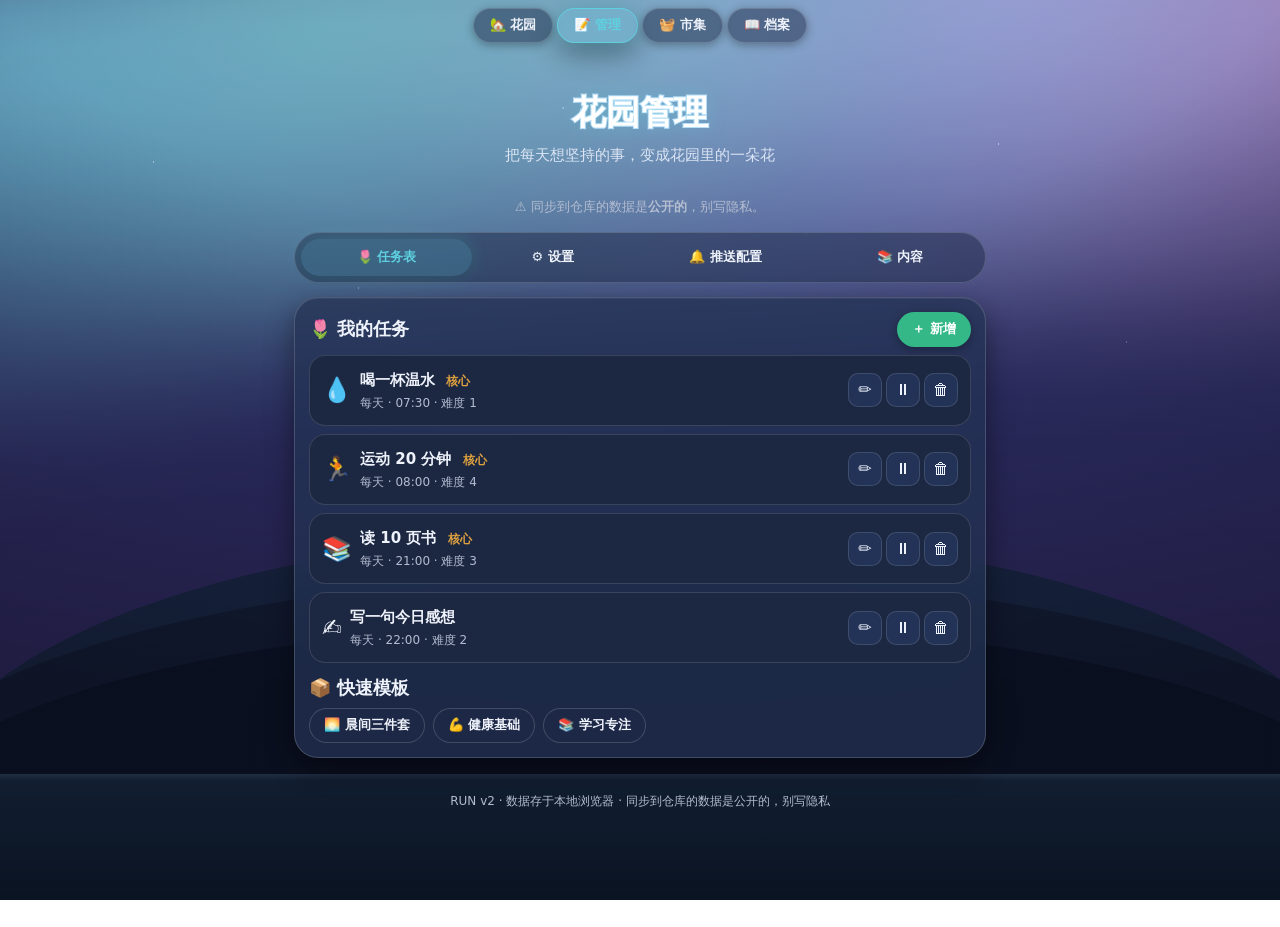
==== commit 681c734b: "feat(deploy): Cloudflare Worker 代理已部署，填入 SYNC_PROXY_URL，实现无令牌跨设备同步" ====
--- a/manage.html
+++ b/manage.html
@@ -6,8 +6,8 @@
   <meta name="color-scheme" content="light" data-page-node-id="Fojk8ApiAKJGlQfiQ4APQv" />
   <meta name="theme-color" content="#87CEEB" data-page-node-id="9A2WPywnHeMzHrumULYO1d" />
   <meta name="apple-mobile-web-app-capable" content="yes" data-page-node-id="GKoHZEuyYREveKpFYF7SRY" />
-  <meta name="apple-mobile-web-app-title" content="星夜花园" data-page-node-id="01CmmzJvRt8d8B22ubWtrv" />
-  <title>花园管理 · 星夜花园</title>
+  <meta name="apple-mobile-web-app-title" content="RUN" data-page-node-id="01CmmzJvRt8d8B22ubWtrv" />
+  <title>花园管理 · RUN</title>
   <link rel="manifest" href="manifest.webmanifest" data-page-node-id="3ZWSwTCDeB5kGBWz2WON2p" />
   <link rel="apple-touch-icon" sizes="180x180" href="assets/apple-touch-icon.png" data-page-node-id="EFvNkqRHGYdCBzrj44iTyf" />
   <link rel="icon" type="image/png" sizes="32x32" href="assets/favicon-32.png" data-page-node-id="llu8EnA7DdcTg0W8DuORNC" />
@@ -245,7 +245,7 @@
     </section>
 
     <footer class="g-footer" data-page-node-id="qekvXNvkfjSft2zOtOGLbP">
-      星夜花园 v2 · 数据存于本地浏览器 · 同步到仓库的数据是公开的，别写隐私
+      RUN v2 · 数据存于本地浏览器 · 同步到仓库的数据是公开的，别写隐私
     </footer>
   </main>
 
--- a/styles/tokens.css
+++ b/styles/tokens.css
@@ -8,9 +8,9 @@
  *   · 时段天空色由防闪脚本与 js/ui/scene.js 覆盖 --g-sky-from / --g-sky-to，
  *     本文件只提供 6 个时段的**定义**与默认（暗夜）值。
  *
- * 2026-09-13 改版：★ 静谧暗夜 · 极光 ★
- *   深空藏蓝 / 炭黑底 + 磨砂玻璃卡片 + 冷静的青 / 琥珀 / 极光紫点缀。
- *   六主色改为低饱和冷调；纸面与玻璃改为暗色半透明；文字转为浅色。
+ * 2026-09-13 改版（第二轮）：★ 更亮 · 更浓极光 ★
+ *   上一轮偏近黑藏蓝；本轮把天空整体提亮为「 luminous deep teal/indigo 」，
+ *   纸面与玻璃也微微提亮，极光在更亮的底上更跳。六主色保持低饱和冷调。
  *   字体：不引外链 CDN，用 system-ui + 圆润 fallback 栈；标题描边用 -webkit-text-stroke。
  */
 
@@ -32,51 +32,51 @@
   --g-orange-deep: #e8764f;
 
   /* 主色减淡（卡片底 / 高亮底用 · 暗色半透明） */
-  --g-sky-soft: rgba(95, 208, 224, 0.14);
-  --g-mint-soft: rgba(111, 224, 172, 0.14);
-  --g-lemon-soft: rgba(255, 207, 122, 0.14);
-  --g-coral-soft: rgba(255, 159, 176, 0.14);
-  --g-lavender-soft: rgba(185, 168, 255, 0.14);
-  --g-orange-soft: rgba(255, 176, 122, 0.14);
+  --g-sky-soft: rgba(95, 208, 224, 0.16);
+  --g-mint-soft: rgba(111, 224, 172, 0.16);
+  --g-lemon-soft: rgba(255, 207, 122, 0.16);
+  --g-coral-soft: rgba(255, 159, 176, 0.16);
+  --g-lavender-soft: rgba(185, 168, 255, 0.16);
+  --g-orange-soft: rgba(255, 176, 122, 0.16);
 
-  /* ============ 中性色（暗夜） ============ */
-  --g-ink: #e8ecf5;          /* 主文字（浅） */
-  --g-ink-soft: #a7b0c4;     /* 次文字（浅） */
-  --g-paper: #161d33;        /* 暗纸面 */
-  --g-paper-2: #1b2542;      /* 暗纸面 2 */
-  --g-line: rgba(255, 255, 255, 0.10);  /* 暗底上的浅描边 */
+  /* ============ 中性色（暗夜，但更亮一档） ============ */
+  --g-ink: #eef2fa;          /* 主文字（浅） */
+  --g-ink-soft: #b3bcd0;     /* 次文字（浅） */
+  --g-paper: #1c2742;        /* 暗纸面（提亮） */
+  --g-paper-2: #233257;      /* 暗纸面 2（提亮） */
+  --g-line: rgba(255, 255, 255, 0.13);  /* 暗底上的浅描边 */
   --g-white: #ffffff;        /* 纯白（暗底上的浅文字 / 高光，保留） */
 
-  /* ============ 6 个时段的天空色（深空 · 全暗，仅微差） ============ */
-  --g-sky-sunrise-from: #141833;
-  --g-sky-sunrise-to: #241d4a;
+  /* ============ 6 个时段的天空色（luminous deep teal/indigo · 全暗但更亮） ============ */
+  --g-sky-sunrise-from: #243063;
+  --g-sky-sunrise-to: #3c2f72;
 
-  --g-sky-morning-from: #0d1b32;
-  --g-sky-morning-to: #143049;
+  --g-sky-morning-from: #184a73;
+  --g-sky-morning-to: #1f7090;
 
-  --g-sky-noon-from: #0b1d3a;
-  --g-sky-noon-to: #103950;
+  --g-sky-noon-from: #154b73;
+  --g-sky-noon-to: #1c7c92;
 
-  --g-sky-golden-from: #151a39;
-  --g-sky-golden-to: #2a2348;
+  --g-sky-golden-from: #26365c;
+  --g-sky-golden-to: #3b3b78;
 
-  --g-sky-dusk-from: #141539;
-  --g-sky-dusk-to: #311f44;
+  --g-sky-dusk-from: #272d63;
+  --g-sky-dusk-to: #4c2f68;
 
-  --g-sky-night-from: #070b1c;
-  --g-sky-night-to: #121a3a;
+  --g-sky-night-from: #0f1d44;
+  --g-sky-night-to: #213e72;
 
-  /* 当前生效的天空（被防闪脚本 / scene.js 覆盖；默认 = 暗色早晨） */
+  /* 当前生效的天空（被防闪脚本 / scene.js 覆盖；默认 = 提亮的暗色早晨） */
   --g-sky-from: var(--g-sky-morning-from);
   --g-sky-to: var(--g-sky-morning-to);
 
-  /* 地面与文字：暗夜统一反色（浅字 + 暗地） */
-  --g-grass-from: #16203a;
-  --g-grass-to: #0c1322;
-  --g-hill: #1a2238;
+  /* 地面与文字：暗夜统一反色（浅字 + 暗地，地稍提亮） */
+  --g-grass-from: #1d3252;
+  --g-grass-to: #112038;
+  --g-hill: #1c2c4e;
   --g-text: var(--g-ink);
   --g-text-soft: var(--g-ink-soft);
-  --g-text-on-sky: #cdd6ea;
+  --g-text-on-sky: #dbe4f4;
 
   /* ============ 圆角 ============ */
   --g-radius-sm: 10px;
@@ -86,14 +86,14 @@
   --g-radius-pill: 999px;
 
   /* ============ 阴影（暗底：更深更聚） ============ */
-  --g-shadow-sm: 0 2px 10px rgba(0, 0, 0, 0.35);
-  --g-shadow-md: 0 10px 28px rgba(0, 0, 0, 0.45);
-  --g-shadow-lg: 0 18px 44px rgba(0, 0, 0, 0.55);
+  --g-shadow-sm: 0 2px 10px rgba(0, 0, 0, 0.32);
+  --g-shadow-md: 0 10px 28px rgba(0, 0, 0, 0.42);
+  --g-shadow-lg: 0 18px 44px rgba(0, 0, 0, 0.52);
 
-  /* ============ 毛玻璃（暗色半透明） ============ */
-  --g-glass-bg: rgba(22, 29, 51, 0.55);
-  --g-glass-bg-strong: rgba(26, 37, 66, 0.78);
-  --g-glass-border: rgba(255, 255, 255, 0.14);
+  /* ============ 毛玻璃（暗色半透明，提亮一档） ============ */
+  --g-glass-bg: rgba(30, 42, 72, 0.5);
+  --g-glass-bg-strong: rgba(36, 50, 84, 0.74);
+  --g-glass-border: rgba(255, 255, 255, 0.16);
   --g-glass-blur: 14px;
 
   /* ============ 字体栈（无外链 CDN） ============ */
--- a/styles/scene.css
+++ b/styles/scene.css
@@ -2,9 +2,9 @@
  * styles/scene.css —— 时段天空 / 极光 / 星空 / 山丘 / 草地 / 月亮 / 云 / 花瓣 / 萤火虫 / 天气覆盖
  * 归属：B 组（T03）。只用 tokens.css 变量；动画只动 transform / opacity。
  *
- * ★ 2026-09-13 改版：静谧暗夜 · 极光 ★
- *   深空藏蓝底 + 顶部极光光带（青/绿/紫，缓慢漂移、screen 混合发光）+ 静态星空 +
- *   柔和月亮（取代太阳）+ 暗色剪影山丘与草地。全部 transform/opacity 动画，尊重 reduced-motion。
+ * ★ 2026-09-13 改版（第二轮）：更亮 · 更浓极光 ★
+ *   提亮的深空底 + 顶部 5 道极光光带（青/绿/冰蓝/紫/品红，强 alpha、screen 发光、明显漂移）
+ *   + 静态星空 + 柔和月亮 + 暗蓝剪影山丘。边缘压暗减淡以整体提亮。全部 transform/opacity。
  */
 
 .g-scene {
@@ -15,15 +15,15 @@
   pointer-events: none;
 }
 
-/* 边缘氛围压暗：增加画面纵深（纯静态） */
+/* 边缘氛围压暗（减淡，整体更亮） */
 .g-scene::after {
   content: "";
   position: absolute;
   inset: 0;
   pointer-events: none;
   background:
-    radial-gradient(130% 90% at 50% -10%, transparent 46%, rgba(0, 0, 0, 0.55) 100%),
-    linear-gradient(180deg, rgba(255, 255, 255, 0.04) 0%, transparent 20%);
+    radial-gradient(130% 90% at 50% -10%, transparent 40%, rgba(0, 0, 0, 0.4) 100%),
+    linear-gradient(180deg, rgba(255, 255, 255, 0.05) 0%, transparent 20%);
 }
 
 .g-scene__sky {
@@ -34,60 +34,62 @@
   overflow: hidden;
 }
 
-/* 极光光带：顶部两道模糊的青/绿/紫渐变，缓慢横向漂移 + 轻微呼吸（screen 发光） */
+/* 极光光带（更浓：5 道、强 alpha、screen 发光、明显漂移） */
 .g-scene__sky::before {
   content: "";
   position: absolute;
-  top: -8%;
-  left: -20%;
-  right: -20%;
-  height: 46%;
+  top: -10%;
+  left: -25%;
+  right: -25%;
+  height: 54%;
   pointer-events: none;
   background:
-    radial-gradient(60% 120% at 22% 30%, rgba(95, 208, 224, 0.40), rgba(95, 208, 224, 0) 60%),
-    radial-gradient(55% 120% at 50% 18%, rgba(111, 224, 172, 0.34), rgba(111, 224, 172, 0) 60%),
-    radial-gradient(60% 120% at 78% 34%, rgba(185, 168, 255, 0.36), rgba(185, 168, 255, 0) 62%);
-  filter: blur(38px);
+    radial-gradient(55% 130% at 16% 28%, rgba(95, 208, 224, 0.62), rgba(95, 208, 224, 0) 62%),
+    radial-gradient(50% 130% at 34% 16%, rgba(111, 224, 172, 0.55), rgba(111, 224, 172, 0) 62%),
+    radial-gradient(52% 130% at 52% 24%, rgba(150, 220, 255, 0.5), rgba(150, 220, 255, 0) 64%),
+    radial-gradient(55% 130% at 70% 18%, rgba(185, 168, 255, 0.6), rgba(185, 168, 255, 0) 64%),
+    radial-gradient(50% 130% at 86% 30%, rgba(255, 150, 210, 0.5), rgba(255, 150, 210, 0) 62%);
+  filter: blur(44px);
   mix-blend-mode: screen;
-  opacity: 0.85;
+  opacity: 0.95;
   transform: translateX(0) skewY(-4deg);
-  animation: g-aurora-drift 26s ease-in-out infinite;
-}
-
-/* 星空：静态细点 + 一道极淡的银河微光（不闪，省电） */
+  animation: g-aurora-drift 22s ease-in-out infinite;
+}
+
+/* 星空（更亮一点） */
 .g-scene__sky::after {
   content: "";
   position: absolute;
   inset: 0;
   pointer-events: none;
   background:
-    radial-gradient(1.4px 1.4px at 12% 18%, rgba(255, 255, 255, 0.9), transparent 60%),
-    radial-gradient(1.2px 1.2px at 28% 32%, rgba(255, 255, 255, 0.75), transparent 60%),
-    radial-gradient(1.6px 1.6px at 44% 12%, rgba(220, 235, 255, 0.85), transparent 60%),
-    radial-gradient(1.2px 1.2px at 63% 26%, rgba(255, 255, 255, 0.7), transparent 60%),
-    radial-gradient(1.5px 1.5px at 78% 16%, rgba(255, 255, 255, 0.85), transparent 60%),
-    radial-gradient(1.2px 1.2px at 88% 38%, rgba(220, 235, 255, 0.7), transparent 60%),
-    radial-gradient(1.3px 1.3px at 36% 46%, rgba(255, 255, 255, 0.6), transparent 60%),
-    radial-gradient(1.1px 1.1px at 56% 52%, rgba(255, 255, 255, 0.55), transparent 60%),
-    radial-gradient(1.4px 1.4px at 70% 60%, rgba(220, 235, 255, 0.6), transparent 60%),
-    radial-gradient(120% 60% at 50% 8%, rgba(120, 150, 220, 0.10), transparent 55%);
+    radial-gradient(1.6px 1.6px at 12% 18%, rgba(255, 255, 255, 0.95), transparent 60%),
+    radial-gradient(1.4px 1.4px at 28% 32%, rgba(255, 255, 255, 0.8), transparent 60%),
+    radial-gradient(1.8px 1.8px at 44% 12%, rgba(225, 240, 255, 0.9), transparent 60%),
+    radial-gradient(1.4px 1.4px at 63% 26%, rgba(255, 255, 255, 0.78), transparent 60%),
+    radial-gradient(1.7px 1.7px at 78% 16%, rgba(255, 255, 255, 0.9), transparent 60%),
+    radial-gradient(1.4px 1.4px at 88% 38%, rgba(225, 240, 255, 0.78), transparent 60%),
+    radial-gradient(1.5px 1.5px at 36% 46%, rgba(255, 255, 255, 0.65), transparent 60%),
+    radial-gradient(1.3px 1.3px at 56% 52%, rgba(255, 255, 255, 0.6), transparent 60%),
+    radial-gradient(1.6px 1.6px at 70% 60%, rgba(225, 240, 255, 0.66), transparent 60%),
+    radial-gradient(130% 64% at 50% 6%, rgba(140, 175, 235, 0.14), transparent 56%);
 }
 
 @keyframes g-aurora-drift {
-  0%, 100% { transform: translateX(-3%) skewY(-4deg) scaleY(1); opacity: 0.78; }
-  50% { transform: translateX(4%) skewY(-3deg) scaleY(1.08); opacity: 0.95; }
-}
-
-/* 山丘三层叠嶂（暗色剪影）：本元素=远山，::before=中景，::after=近山 */
+  0%, 100% { transform: translateX(-4%) skewY(-4deg) scaleY(1); opacity: 0.85; }
+  50% { transform: translateX(6%) skewY(-2deg) scaleY(1.12); opacity: 1; }
+}
+
+/* 山丘三层叠嶂（暗蓝剪影，提亮一档）：本元素=远山，::before=中景，::after=近山 */
 .g-scene__hills {
   position: absolute;
   left: -6%;
   right: -6%;
   bottom: 11%;
   height: 30vh;
-  background: #11182e;
+  background: #1c2c4e;
   border-radius: 50% 50% 0 0 / 100% 100% 0 0;
-  opacity: 0.92;
+  opacity: 0.95;
 }
 .g-scene__hills::before {
   content: "";
@@ -96,7 +98,7 @@
   right: -4%;
   bottom: -6%;
   height: 27vh;
-  background: #0e1426;
+  background: #16223e;
   border-radius: 50% 50% 0 0 / 100% 100% 0 0;
   opacity: 1;
 }
@@ -107,7 +109,7 @@
   right: -2%;
   bottom: -10%;
   height: 23vh;
-  background: #0a0f1f;
+  background: #0f1830;
   border-radius: 50% 50% 0 0 / 100% 100% 0 0;
   opacity: 1;
 }
@@ -128,11 +130,11 @@
   left: 0;
   right: 0;
   height: 7px;
-  background: linear-gradient(180deg, rgba(180, 210, 255, 0.12), transparent);
-  pointer-events: none;
-}
-
-/* 月亮（取代太阳）：柔和冷白光球 + 呼吸光晕，无光芒 */
+  background: linear-gradient(180deg, rgba(180, 210, 255, 0.16), transparent);
+  pointer-events: none;
+}
+
+/* 月亮（取代太阳）：柔和冷白光球 + 呼吸光晕 */
 .g-scene__sun {
   position: absolute;
   top: 8%;
@@ -140,17 +142,16 @@
   width: 58px;
   height: 58px;
   border-radius: 50%;
-  background: radial-gradient(circle at 50% 50%, #fdfdff 0%, #cdd6f0 56%, rgba(205, 214, 240, 0) 100%);
-  box-shadow: 0 0 30px rgba(205, 214, 240, 0.45);
+  background: radial-gradient(circle at 50% 50%, #ffffff 0%, #d4ddf6 56%, rgba(212, 221, 246, 0) 100%);
+  box-shadow: 0 0 34px rgba(212, 221, 246, 0.55);
 }
 .g-scene__sun::before { content: none; }
-/* 呼吸光晕 */
 .g-scene__sun::after {
   content: "";
   position: absolute;
   inset: -26px;
   border-radius: 50%;
-  background: radial-gradient(circle, rgba(205, 214, 240, 0.32) 0%, rgba(205, 214, 240, 0.10) 46%, transparent 70%);
+  background: radial-gradient(circle, rgba(212, 221, 246, 0.36) 0%, rgba(212, 221, 246, 0.12) 46%, transparent 70%);
   animation: g-moon-halo 7s ease-in-out infinite;
   pointer-events: none;
 }
@@ -159,12 +160,12 @@
   50% { opacity: 0.9; transform: scale(1.06); }
 }
 
-/* 云：暗夜里化作极淡冷雾，低存在感 */
+/* 云：暗夜里化作极淡冷雾 */
 .g-cloud {
   position: absolute;
   width: 120px;
   height: 38px;
-  background: rgba(170, 188, 222, 0.10);
+  background: rgba(180, 198, 230, 0.12);
   border-radius: 40px;
   filter: blur(3px);
   opacity: 0.5;
@@ -263,21 +264,21 @@
   opacity: 0;
 }
 .g-scene__weather--clear { opacity: 0; }
-.g-scene__weather--cloudy { background: rgba(40, 50, 80, 0.22); opacity: 1; }
-.g-scene__weather--gray { background: rgba(28, 34, 56, 0.38); opacity: 1; }
-.g-scene__weather--fallen { background: rgba(18, 16, 28, 0.5); opacity: 1; }
-.g-scene__weather--bw { background: rgba(10, 10, 16, 0.55); opacity: 1; }
+.g-scene__weather--cloudy { background: rgba(40, 50, 80, 0.18); opacity: 1; }
+.g-scene__weather--gray { background: rgba(28, 34, 56, 0.32); opacity: 1; }
+.g-scene__weather--fallen { background: rgba(18, 16, 28, 0.44); opacity: 1; }
+.g-scene__weather--bw { background: rgba(10, 10, 16, 0.5); opacity: 1; }
 html[data-weather="bw"] .g-scene__sky,
 html[data-weather="bw"] .g-scene__hills,
 html[data-weather="bw"] .g-scene__hills::before,
 html[data-weather="bw"] .g-scene__hills::after,
 html[data-weather="bw"] .g-scene__grass { filter: grayscale(1); }
 
-/* 夜间山丘：略偏蓝的剪影（仅真实 night 时段启用，叠加在暗底之上，制造微妙层次） */
-html[data-period="night"] .g-scene__hills { background: #1a2342; }
-html[data-period="night"] .g-scene__hills::before { background: #141c38; }
-html[data-period="night"] .g-scene__hills::after { background: #0e1530; }
-html[data-period="night"] .g-scene__grass { background: linear-gradient(180deg, #131d36, #0a1020); }
+/* 夜间山丘：略偏蓝的剪影（仅真实 night 时段） */
+html[data-period="night"] .g-scene__hills { background: #22325a; }
+html[data-period="night"] .g-scene__hills::before { background: #1a2748; }
+html[data-period="night"] .g-scene__hills::after { background: #122042; }
+html[data-period="night"] .g-scene__grass { background: linear-gradient(180deg, #1a2c50, #0e1a36); }
 
 /* 尊重系统「减弱动态效果」偏好：关闭纯装饰循环动画 */
 @media (prefers-reduced-motion: reduce) {
